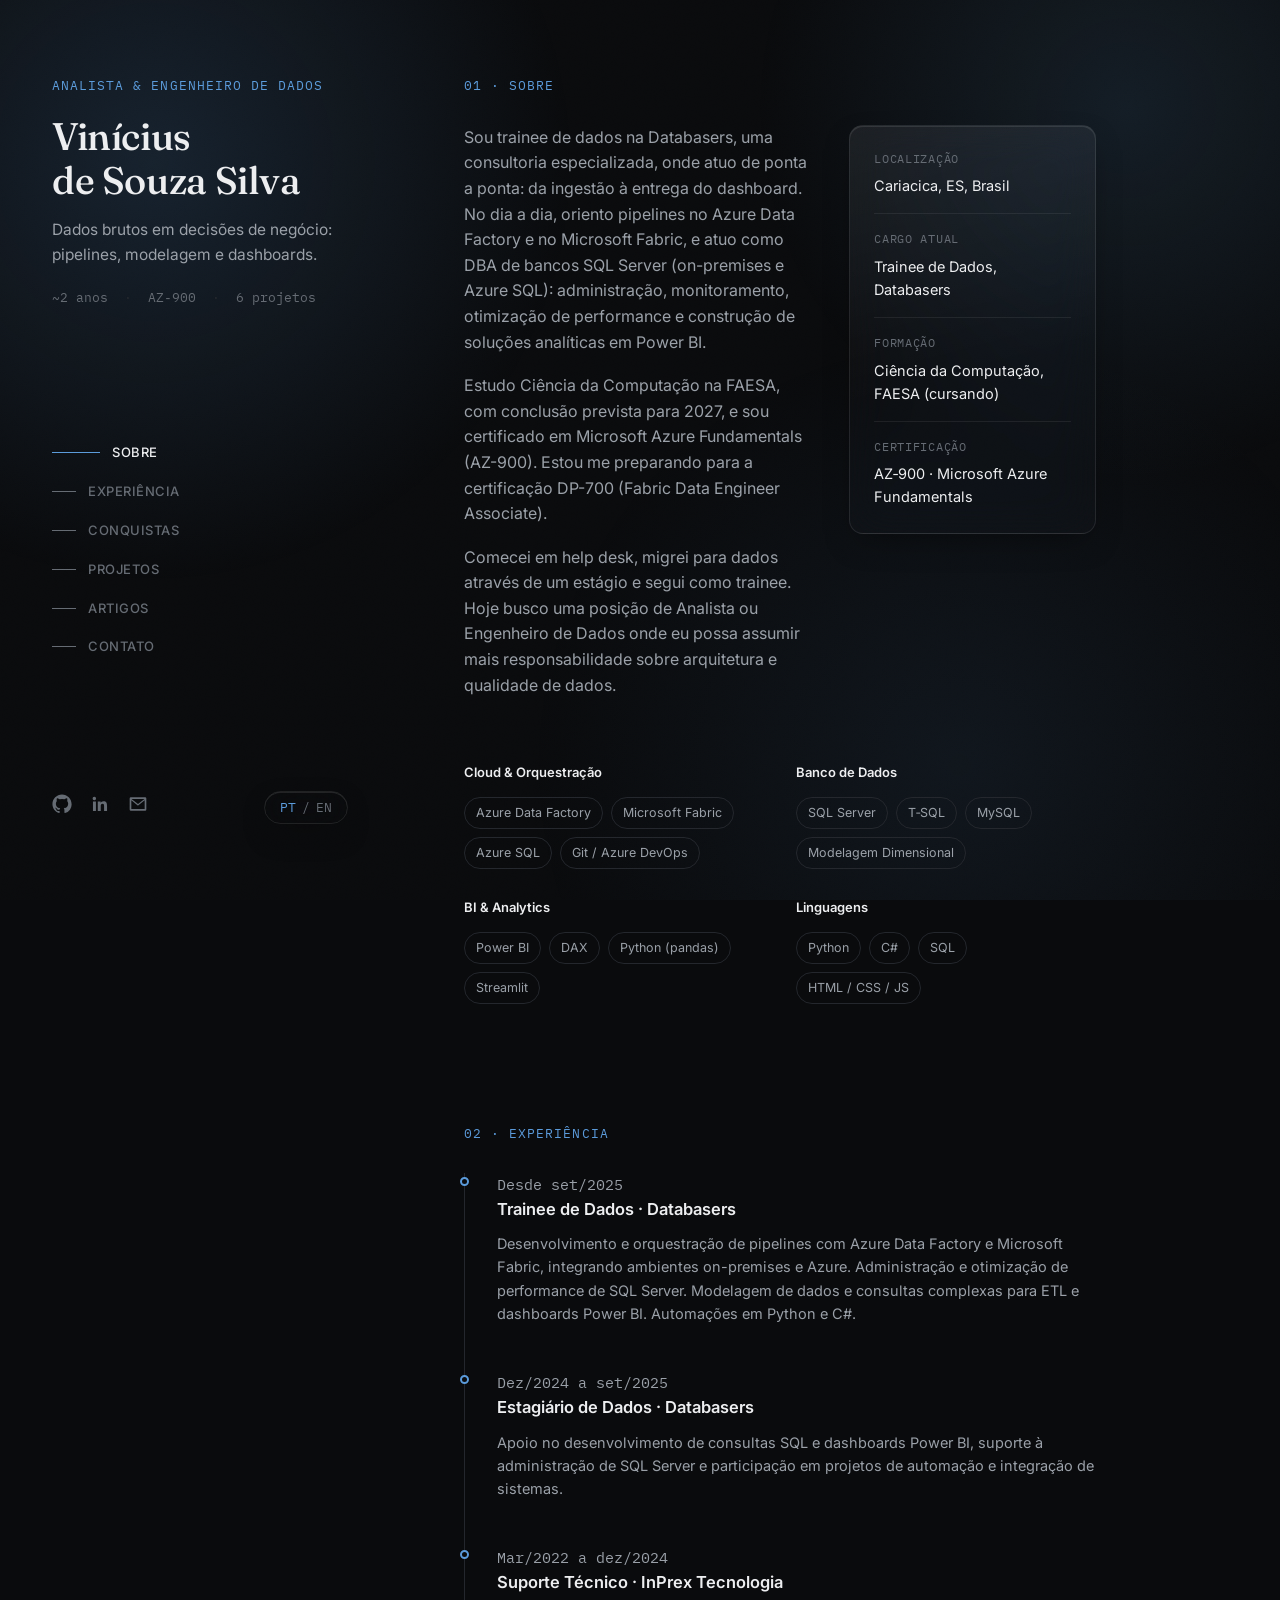
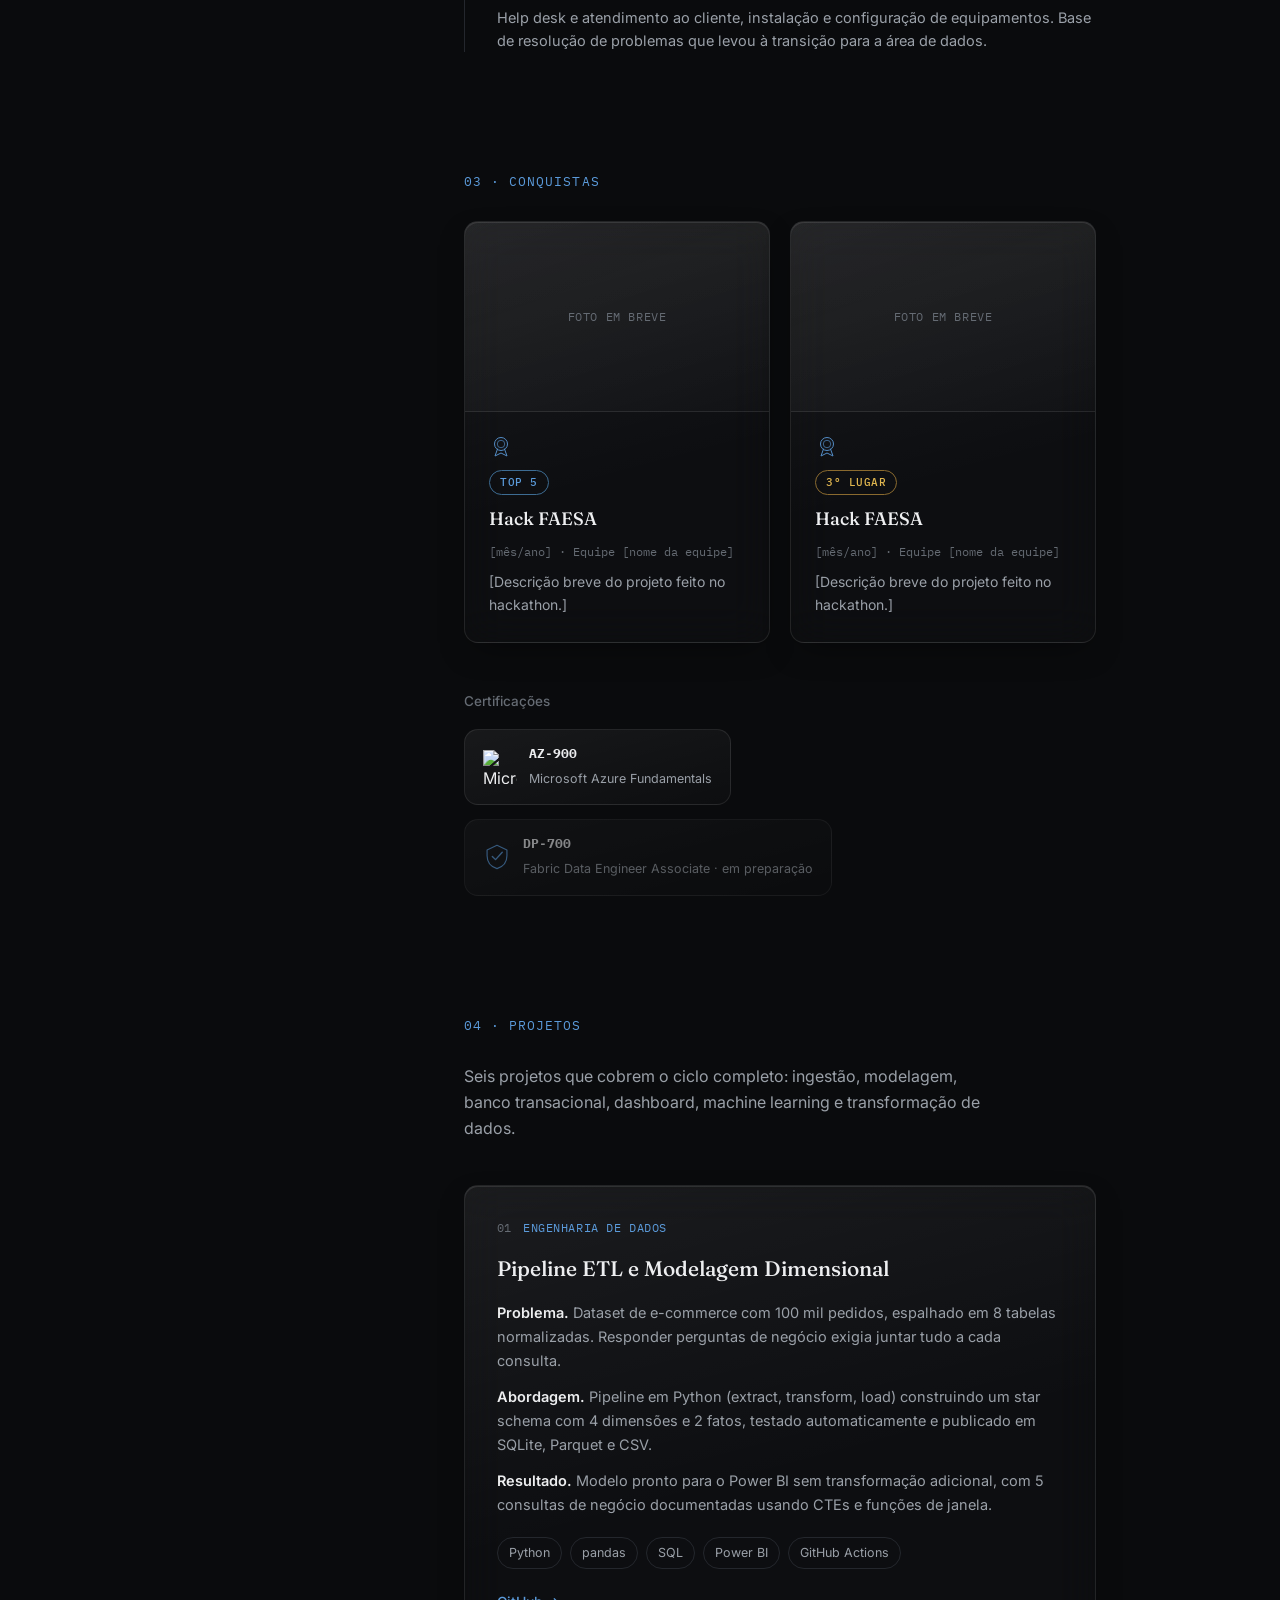
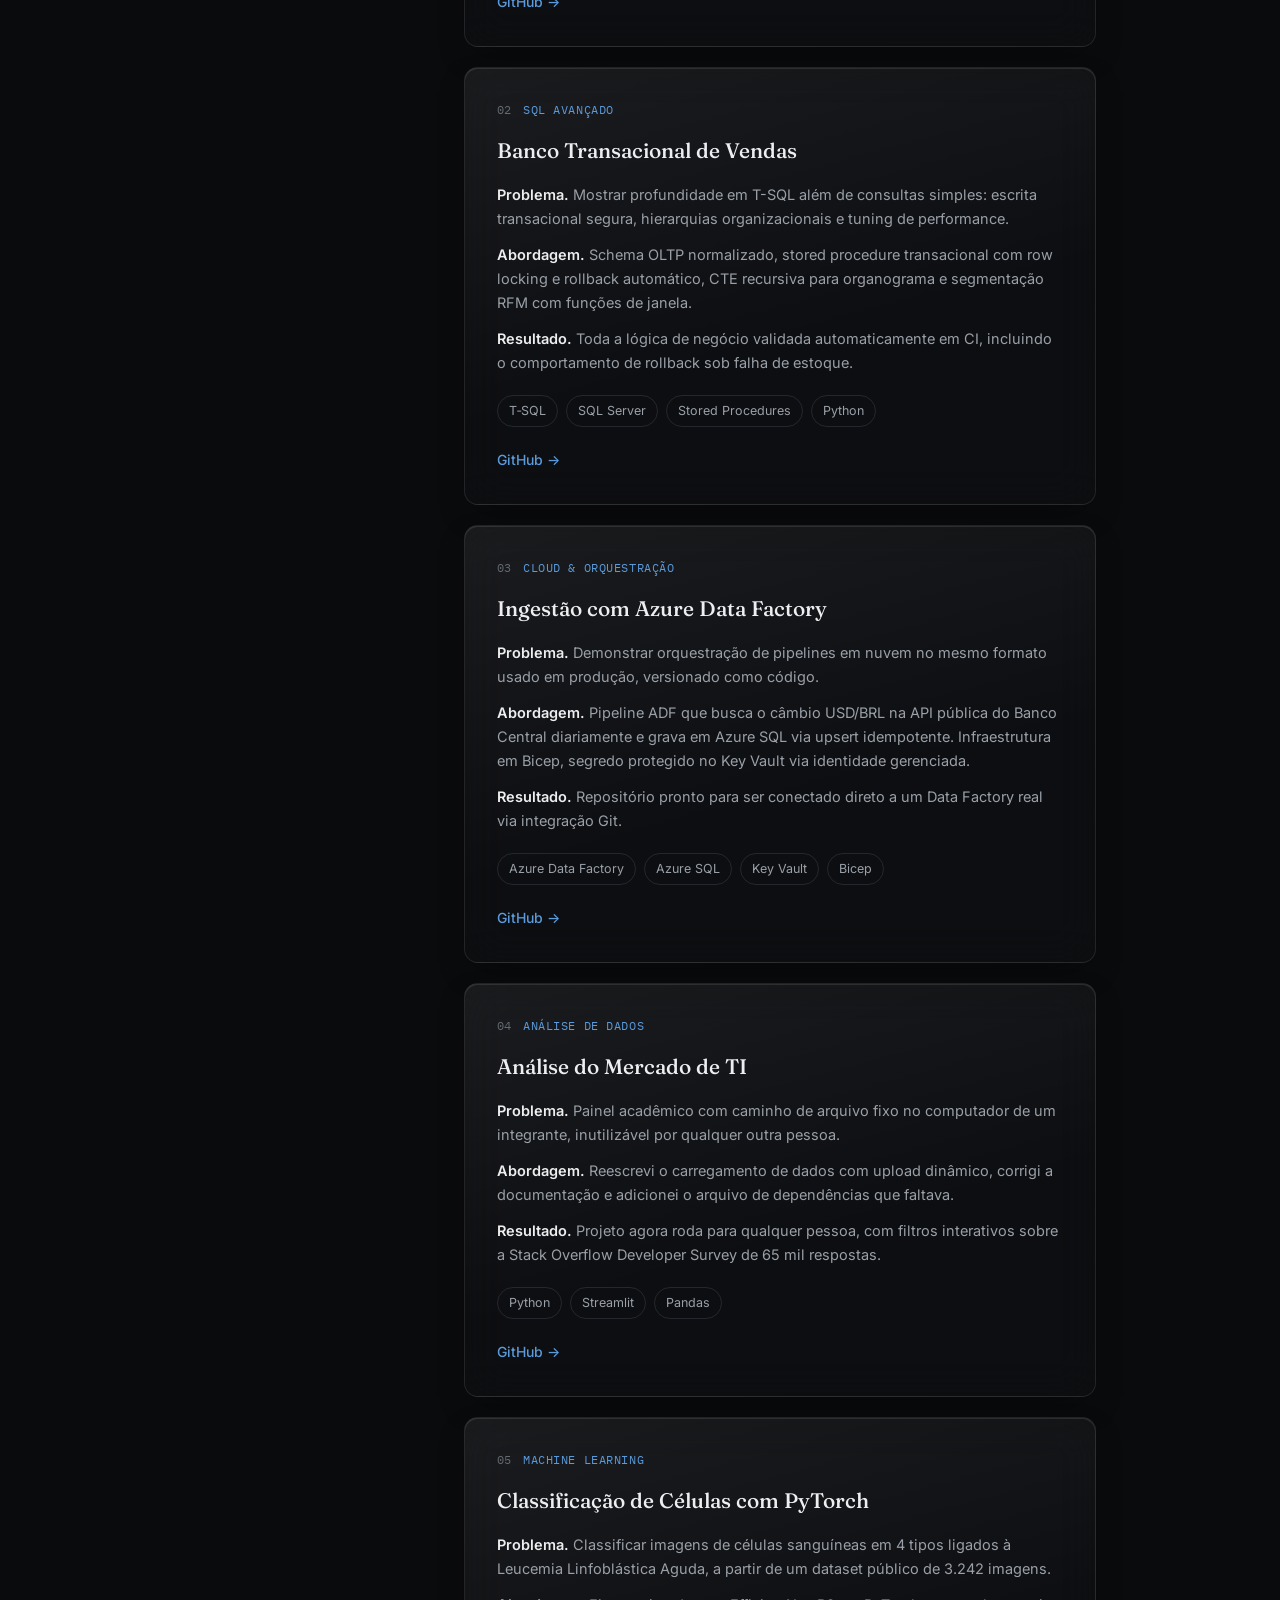
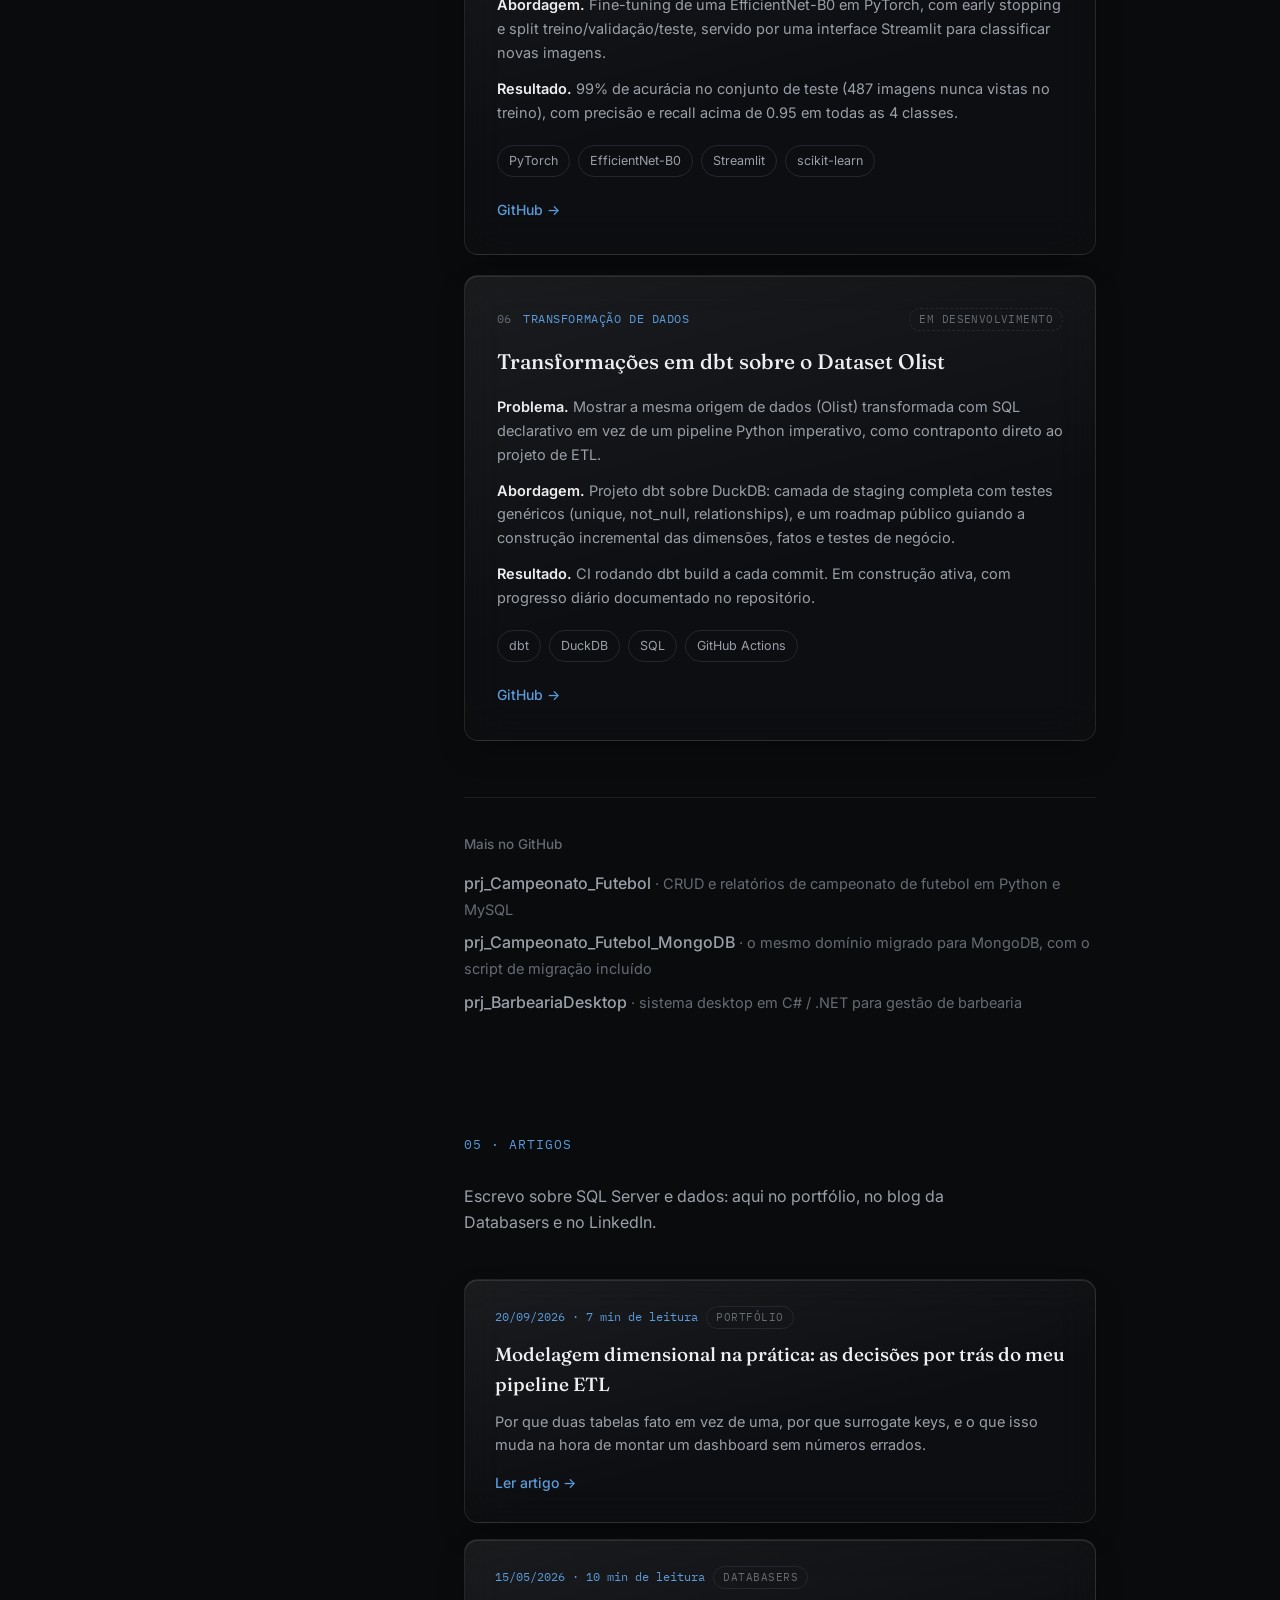
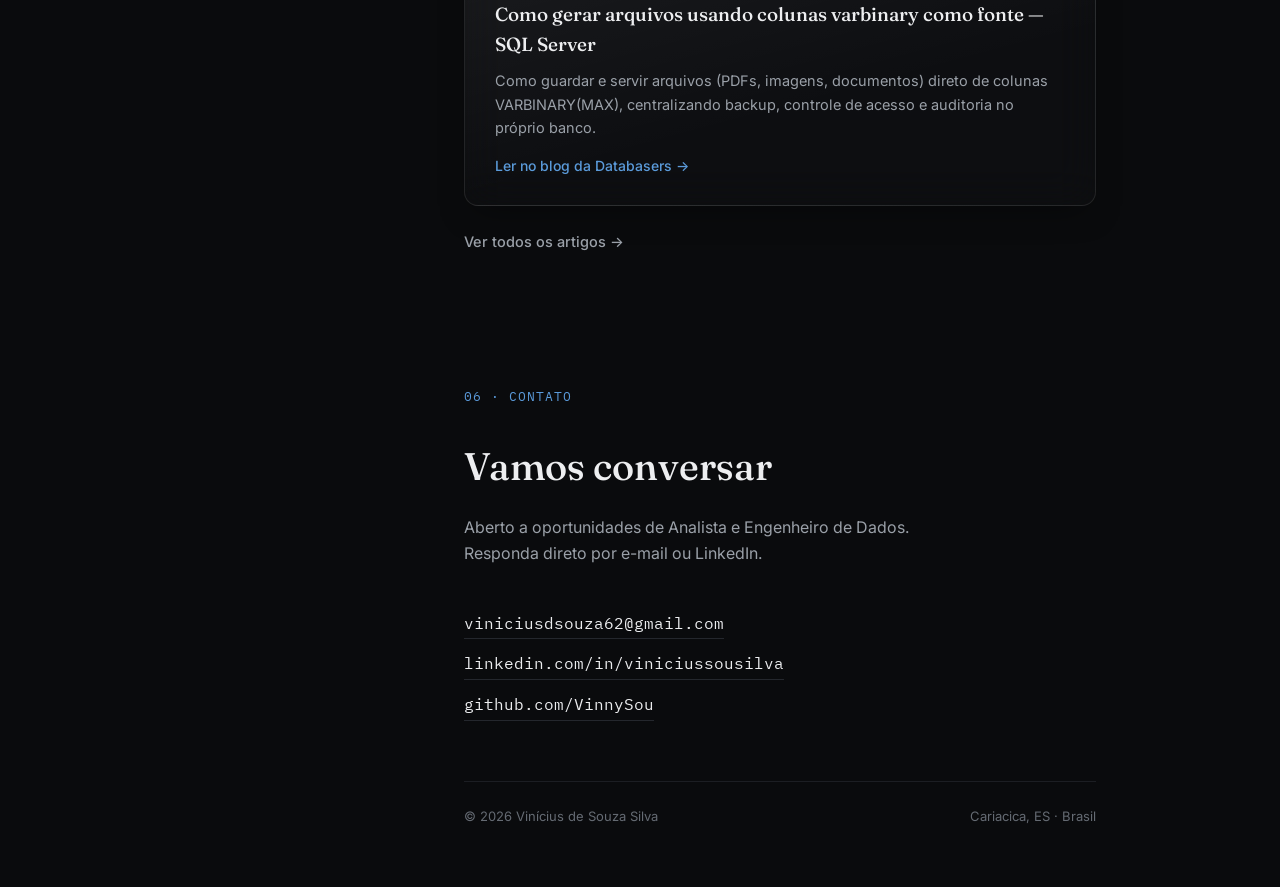
==== index.html @ 1ead2927 "Blue accent palette, Achievements section, dbt project card Switched the accent color from amber to " ====
<!DOCTYPE html>
<html lang="pt-BR">
<head>
<meta charset="UTF-8">
<meta name="viewport" content="width=device-width, initial-scale=1.0">
<title>Vinícius de Souza Silva · Dados</title>
<meta name="description" content="Portfólio de Vinícius de Souza Silva, Analista e Engenheiro de Dados. Pipelines, modelagem dimensional, SQL Server e Power BI.">
<link rel="icon" href="assets/favicon.svg" type="image/svg+xml">
<link rel="preconnect" href="https://fonts.googleapis.com">
<link rel="preconnect" href="https://fonts.gstatic.com" crossorigin>
<link href="https://fonts.googleapis.com/css2?family=Fraunces:opsz,wght@9..144,400;9..144,500;9..144,600&family=Inter:wght@400;500;600;700&family=IBM+Plex+Mono:wght@400;500&display=swap" rel="stylesheet">
<link rel="stylesheet" href="css/style.css">
</head>
<body>

<div class="bg-blobs" aria-hidden="true"></div>
<div class="noise-overlay" aria-hidden="true"></div>

<header class="mobile-header glass">
  <a href="#top" class="brand">VSS<span class="brand-dot">.</span></a>
  <div class="header-actions">
    <button class="lang-toggle glass" id="lang-toggle" type="button" aria-label="Switch language">
      <span class="lang-opt is-active" data-lang="pt">PT</span><span class="lang-sep">/</span><span class="lang-opt" data-lang="en">EN</span>
    </button>
    <button class="nav-burger" id="nav-burger" type="button" aria-label="Abrir menu" aria-expanded="false">
      <span></span><span></span><span></span>
    </button>
  </div>
</header>

<div class="mobile-nav glass" id="mobile-nav">
  <a href="#sobre" data-i18n="nav.about">Sobre</a>
  <a href="#experiencia" data-i18n="nav.experience">Experiência</a>
  <a href="#conquistas" data-i18n="nav.achievements">Conquistas</a>
  <a href="#projetos" data-i18n="nav.projects">Projetos</a>
  <a href="#artigos" data-i18n="nav.articles">Artigos</a>
  <a href="#contato" data-i18n="nav.contact">Contato</a>
</div>

<div class="layout" id="top">

  <aside class="sidebar">
    <div class="sidebar-top">
      <p class="eyebrow reveal" data-i18n="hero.eyebrow">Analista &amp; Engenheiro de Dados</p>
      <h1 class="side-name reveal">Vinícius<br>de Souza Silva</h1>
      <p class="side-tagline reveal" data-i18n="hero.sub.short">Dados brutos em decisões de negócio: pipelines, modelagem e dashboards.</p>
      <p class="side-meta reveal">
        <span>~2 <span data-i18n="hero.stat.years.unit">anos</span></span>
        <span class="meta-sep">·</span>
        <span>AZ&#8209;900</span>
        <span class="meta-sep">·</span>
        <span><span data-i18n="hero.stat.projects.count">4</span> <span data-i18n="hero.stat.projects.word">projetos</span></span>
      </p>
    </div>

    <nav class="side-nav" aria-label="Navegação de seções">
      <a href="#sobre" class="side-nav-link" data-section="sobre"><span class="side-nav-line"></span><span data-i18n="nav.about">Sobre</span></a>
      <a href="#experiencia" class="side-nav-link" data-section="experiencia"><span class="side-nav-line"></span><span data-i18n="nav.experience">Experiência</span></a>
      <a href="#conquistas" class="side-nav-link" data-section="conquistas"><span class="side-nav-line"></span><span data-i18n="nav.achievements">Conquistas</span></a>
      <a href="#projetos" class="side-nav-link" data-section="projetos"><span class="side-nav-line"></span><span data-i18n="nav.projects">Projetos</span></a>
      <a href="#artigos" class="side-nav-link" data-section="artigos"><span class="side-nav-line"></span><span data-i18n="nav.articles">Artigos</span></a>
      <a href="#contato" class="side-nav-link" data-section="contato"><span class="side-nav-line"></span><span data-i18n="nav.contact">Contato</span></a>
    </nav>

    <div class="sidebar-bottom">
      <div class="social-row">
        <a href="https://github.com/VinnySou" target="_blank" rel="noopener" aria-label="GitHub">
          <svg viewBox="0 0 24 24" width="20" height="20" fill="currentColor"><path d="M12 .5C5.65.5.5 5.65.5 12c0 5.08 3.29 9.39 7.86 10.91.58.11.79-.25.79-.56 0-.28-.01-1.02-.02-2-3.2.7-3.88-1.54-3.88-1.54-.52-1.33-1.28-1.68-1.28-1.68-1.04-.71.08-.7.08-.7 1.15.08 1.76 1.18 1.76 1.18 1.03 1.76 2.69 1.25 3.35.96.1-.75.4-1.25.73-1.54-2.55-.29-5.24-1.28-5.24-5.68 0-1.26.45-2.28 1.18-3.09-.12-.29-.51-1.46.11-3.04 0 0 .97-.31 3.18 1.18a11 11 0 0 1 5.79 0c2.2-1.49 3.17-1.18 3.17-1.18.63 1.58.24 2.75.12 3.04.74.81 1.18 1.83 1.18 3.09 0 4.41-2.69 5.38-5.25 5.67.41.36.78 1.06.78 2.14 0 1.54-.01 2.79-.01 3.17 0 .31.2.68.8.56A10.51 10.51 0 0 0 23.5 12c0-6.35-5.15-11.5-11.5-11.5Z"/></svg>
        </a>
        <a href="https://www.linkedin.com/in/viniciussousilva" target="_blank" rel="noopener" aria-label="LinkedIn">
          <svg viewBox="0 0 24 24" width="20" height="20" fill="currentColor"><path d="M20.45 20.45h-3.56v-5.57c0-1.33-.03-3.04-1.85-3.04-1.85 0-2.14 1.45-2.14 2.94v5.67H9.34V9h3.42v1.56h.05c.48-.9 1.64-1.85 3.37-1.85 3.6 0 4.27 2.37 4.27 5.45v6.29ZM5.34 7.43a2.07 2.07 0 1 1 0-4.13 2.07 2.07 0 0 1 0 4.13ZM7.12 20.45H3.56V9h3.56v11.45Z"/></svg>
        </a>
        <a href="mailto:viniciusdsouza62@gmail.com" aria-label="E-mail">
          <svg viewBox="0 0 24 24" width="20" height="20" fill="currentColor"><path d="M2 5.5A1.5 1.5 0 0 1 3.5 4h17A1.5 1.5 0 0 1 22 5.5v13a1.5 1.5 0 0 1-1.5 1.5h-17A1.5 1.5 0 0 1 2 18.5v-13Zm2.2.5 7.8 6.1L19.8 6H4.2Zm-.2 1.6V18h16V7.6l-7.5 5.9a1 1 0 0 1-1.2 0L4 7.6Z"/></svg>
        </a>
      </div>
      <button class="lang-toggle glass" id="lang-toggle-desktop" type="button" aria-label="Switch language">
        <span class="lang-opt is-active" data-lang="pt">PT</span><span class="lang-sep">/</span><span class="lang-opt" data-lang="en">EN</span>
      </button>
    </div>
  </aside>

  <main class="content">

    <section id="sobre" class="csection">
      <p class="csection-eyebrow reveal" data-i18n="about.eyebrow">01 · Sobre</p>
      <div class="about-grid">
        <div class="about-text reveal">
          <p data-i18n="about.p1">Sou trainee de dados na Databasers, uma consultoria especializada, onde atuo de ponta a ponta: da ingestão à entrega do dashboard. No dia a dia, oriento pipelines no Azure Data Factory e no Microsoft Fabric, administro e otimizo bancos SQL Server (on-premises e Azure SQL) e construo soluções analíticas em Power BI.</p>
          <p data-i18n="about.p2">Estudo Ciência da Computação na FAESA, com conclusão prevista para 2027, e sou certificado em Microsoft Azure Fundamentals (AZ&#8209;900). Estou me preparando para a certificação DP&#8209;700 (Fabric Data Engineer Associate).</p>
          <p data-i18n="about.p3">Comecei em help desk, migrei para dados através de um estágio e segui como trainee. Hoje busco uma posição de Analista ou Engenheiro de Dados onde eu possa assumir mais responsabilidade sobre arquitetura e qualidade de dados.</p>
        </div>
        <div class="about-facts reveal glass">
          <dl>
            <div class="fact">
              <dt data-i18n="about.fact.location">Localização</dt>
              <dd>Cariacica, ES, Brasil</dd>
            </div>
            <div class="fact">
              <dt data-i18n="about.fact.role">Cargo atual</dt>
              <dd data-i18n="about.fact.role.value">Trainee de Dados, Databasers</dd>
            </div>
            <div class="fact">
              <dt data-i18n="about.fact.education">Formação</dt>
              <dd data-i18n="about.fact.education.value">Ciência da Computação, FAESA (cursando)</dd>
            </div>
            <div class="fact">
              <dt data-i18n="about.fact.cert">Certificação</dt>
              <dd>AZ&#8209;900 · Microsoft Azure Fundamentals</dd>
            </div>
          </dl>
        </div>
      </div>

      <div class="skills reveal">
        <div class="skill-group skill-group--cloud">
          <h3 data-i18n="skills.cloud">Cloud &amp; Orquestração</h3>
          <ul class="tag-list">
            <li>Azure Data Factory</li><li>Microsoft Fabric</li><li>Azure SQL</li><li>Git / Azure DevOps</li>
          </ul>
        </div>
        <div class="skill-group skill-group--db">
          <h3 data-i18n="skills.db">Banco de Dados</h3>
          <ul class="tag-list">
            <li>SQL Server</li><li>T&#8209;SQL</li><li>MySQL</li><li data-i18n="skills.db.modeling">Modelagem Dimensional</li>
          </ul>
        </div>
        <div class="skill-group skill-group--bi">
          <h3 data-i18n="skills.bi">BI &amp; Analytics</h3>
          <ul class="tag-list">
            <li>Power BI</li><li>DAX</li><li>Python (pandas)</li><li>Streamlit</li>
          </ul>
        </div>
        <div class="skill-group skill-group--lang">
          <h3 data-i18n="skills.lang">Linguagens</h3>
          <ul class="tag-list">
            <li>Python</li><li>C#</li><li>SQL</li><li>HTML / CSS / JS</li>
          </ul>
        </div>
      </div>
    </section>

    <section id="experiencia" class="csection">
      <p class="csection-eyebrow reveal" data-i18n="exp.eyebrow">02 · Experiência</p>

      <ol class="timeline">
        <li class="timeline-item reveal">
          <div class="timeline-marker"></div>
          <div class="timeline-content">
            <p class="timeline-date" data-i18n="exp.databasers.trainee.date">Desde set/2025</p>
            <h3 data-i18n="exp.databasers.trainee.role">Trainee de Dados · Databasers</h3>
            <p data-i18n="exp.databasers.trainee.desc">Desenvolvimento e orquestração de pipelines com Azure Data Factory e Microsoft Fabric, integrando ambientes on-premises e Azure. Administração e otimização de performance de SQL Server. Modelagem de dados e consultas complexas para ETL e dashboards Power BI. Automações em Python e C#.</p>
          </div>
        </li>
        <li class="timeline-item reveal">
          <div class="timeline-marker"></div>
          <div class="timeline-content">
            <p class="timeline-date" data-i18n="exp.databasers.intern.date">Dez/2024 a set/2025</p>
            <h3 data-i18n="exp.databasers.intern.role">Estagiário de Dados · Databasers</h3>
            <p data-i18n="exp.databasers.intern.desc">Apoio no desenvolvimento de consultas SQL e dashboards Power BI, suporte à administração de SQL Server e participação em projetos de automação e integração de sistemas.</p>
          </div>
        </li>
        <li class="timeline-item reveal">
          <div class="timeline-marker"></div>
          <div class="timeline-content">
            <p class="timeline-date" data-i18n="exp.inprex.date">Mar/2022 a dez/2024</p>
            <h3 data-i18n="exp.inprex.role">Suporte Técnico · InPrex Tecnologia</h3>
            <p data-i18n="exp.inprex.desc">Help desk e atendimento ao cliente, instalação e configuração de equipamentos. Base de resolução de problemas que levou à transição para a área de dados.</p>
          </div>
        </li>
      </ol>
    </section>

    <section id="conquistas" class="csection">
      <p class="csection-eyebrow reveal" data-i18n="ach.eyebrow">03 · Conquistas</p>

      <div class="achievements-grid">
        <article class="achievement-card reveal glass">
          <div class="achievement-photo achievement-photo--empty">
            <span data-i18n="ach.photoPending">Foto em breve</span>
          </div>
          <div class="achievement-body">
            <span class="achievement-icon" aria-hidden="true"></span>
            <span class="achievement-badge" data-i18n="ach.hack1.badge">TOP 5</span>
            <h3 data-i18n="ach.hack1.title">Hack FAESA</h3>
            <p class="achievement-meta" data-i18n="ach.hack1.meta">[mês/ano] · Equipe [nome da equipe]</p>
            <p data-i18n="ach.hack1.desc">[Descrição breve do projeto feito no hackathon.]</p>
          </div>
        </article>

        <article class="achievement-card reveal glass">
          <div class="achievement-photo achievement-photo--empty">
            <span data-i18n="ach.photoPending">Foto em breve</span>
          </div>
          <div class="achievement-body">
            <span class="achievement-icon" aria-hidden="true"></span>
            <span class="achievement-badge achievement-badge--gold" data-i18n="ach.hack2.badge">3º LUGAR</span>
            <h3 data-i18n="ach.hack2.title">Hack FAESA</h3>
            <p class="achievement-meta" data-i18n="ach.hack2.meta">[mês/ano] · Equipe [nome da equipe]</p>
            <p data-i18n="ach.hack2.desc">[Descrição breve do projeto feito no hackathon.]</p>
          </div>
        </article>
      </div>

      <div class="certifications reveal">
        <h3 data-i18n="ach.certs.title">Certificações</h3>
        <div class="cert-badges">
          <a class="cert-badge" href="https://learn.microsoft.com/en-us/credentials/certifications/azure-fundamentals/" target="_blank" rel="noopener">
            <img class="cert-badge-icon cert-badge-icon--official" src="https://learn.microsoft.com/en-us/media/learn/certification/badges/microsoft-certified-fundamentals-badge.svg" alt="Microsoft Certified badge">
            <div>
              <strong>AZ&#8209;900</strong>
              <span data-i18n="ach.certs.az900">Microsoft Azure Fundamentals</span>
            </div>
          </a>
          <div class="cert-badge cert-badge--pending">
            <span class="cert-badge-icon" aria-hidden="true"></span>
            <div>
              <strong>DP&#8209;700</strong>
              <span data-i18n="ach.certs.dp700">Fabric Data Engineer Associate &middot; em preparação</span>
            </div>
          </div>
        </div>
      </div>
    </section>

    <section id="projetos" class="csection">
      <p class="csection-eyebrow reveal" data-i18n="proj.eyebrow">04 · Projetos</p>
      <p class="section-lead reveal" data-i18n="proj.lead">Quatro projetos que cobrem o ciclo completo: ingestão, modelagem, banco transacional e dashboard.</p>

      <div class="projects-grid">

        <article class="project-card reveal glass" id="proj-olist">
          <div class="project-card-head">
            <span class="project-index">01</span>
            <span class="project-tag" data-i18n="proj.olist.tag">Engenharia de Dados</span>
          </div>
          <h3 data-i18n="proj.olist.title">Pipeline ETL e Modelagem Dimensional</h3>
          <p class="project-problem"><strong data-i18n="proj.label.problem">Problema.</strong> <span data-i18n="proj.olist.problem">Dataset de e-commerce com 100 mil pedidos, espalhado em 8 tabelas normalizadas. Responder perguntas de negócio exigia juntar tudo a cada consulta.</span></p>
          <p class="project-approach"><strong data-i18n="proj.label.approach">Abordagem.</strong> <span data-i18n="proj.olist.approach">Pipeline em Python (extract, transform, load) construindo um star schema com 4 dimensões e 2 fatos, testado automaticamente e publicado em SQLite, Parquet e CSV.</span></p>
          <p class="project-result"><strong data-i18n="proj.label.result">Resultado.</strong> <span data-i18n="proj.olist.result">Modelo pronto para o Power BI sem transformação adicional, com 5 consultas de negócio documentadas usando CTEs e funções de janela.</span></p>
          <ul class="tag-list project-stack">
            <li>Python</li><li>pandas</li><li>SQL</li><li>Power BI</li><li>GitHub Actions</li>
          </ul>
          <div class="project-links">
            <a href="https://github.com/VinnySou/olist-etl-powerbi" target="_blank" rel="noopener">GitHub &#8594;</a>
          </div>
        </article>

        <article class="project-card reveal glass" id="proj-sql">
          <div class="project-card-head">
            <span class="project-index">02</span>
            <span class="project-tag" data-i18n="proj.sql.tag">SQL Avançado</span>
          </div>
          <h3 data-i18n="proj.sql.title">Banco Transacional de Vendas</h3>
          <p class="project-problem"><strong data-i18n="proj.label.problem">Problema.</strong> <span data-i18n="proj.sql.problem">Mostrar profundidade em T-SQL além de consultas simples: escrita transacional segura, hierarquias organizacionais e tuning de performance.</span></p>
          <p class="project-approach"><strong data-i18n="proj.label.approach">Abordagem.</strong> <span data-i18n="proj.sql.approach">Schema OLTP normalizado, stored procedure transacional com row locking e rollback automático, CTE recursiva para organograma e segmentação RFM com funções de janela.</span></p>
          <p class="project-result"><strong data-i18n="proj.label.result">Resultado.</strong> <span data-i18n="proj.sql.result">Toda a lógica de negócio validada automaticamente em CI, incluindo o comportamento de rollback sob falha de estoque.</span></p>
          <ul class="tag-list project-stack">
            <li>T&#8209;SQL</li><li>SQL Server</li><li>Stored Procedures</li><li>Python</li>
          </ul>
          <div class="project-links">
            <a href="https://github.com/VinnySou/sql-server-vendas-analytics" target="_blank" rel="noopener">GitHub &#8594;</a>
          </div>
        </article>

        <article class="project-card reveal glass" id="proj-adf">
          <div class="project-card-head">
            <span class="project-index">03</span>
            <span class="project-tag" data-i18n="proj.adf.tag">Cloud &amp; Orquestração</span>
          </div>
          <h3 data-i18n="proj.adf.title">Ingestão com Azure Data Factory</h3>
          <p class="project-problem"><strong data-i18n="proj.label.problem">Problema.</strong> <span data-i18n="proj.adf.problem">Demonstrar orquestração de pipelines em nuvem no mesmo formato usado em produção, versionado como código.</span></p>
          <p class="project-approach"><strong data-i18n="proj.label.approach">Abordagem.</strong> <span data-i18n="proj.adf.approach">Pipeline ADF que busca o câmbio USD/BRL na API pública do Banco Central diariamente e grava em Azure SQL via upsert idempotente. Infraestrutura em Bicep, segredo protegido no Key Vault via identidade gerenciada.</span></p>
          <p class="project-result"><strong data-i18n="proj.label.result">Resultado.</strong> <span data-i18n="proj.adf.result">Repositório pronto para ser conectado direto a um Data Factory real via integração Git.</span></p>
          <ul class="tag-list project-stack">
            <li>Azure Data Factory</li><li>Azure SQL</li><li>Key Vault</li><li>Bicep</li>
          </ul>
          <div class="project-links">
            <a href="https://github.com/VinnySou/azure-adf-ingestao-bcb" target="_blank" rel="noopener">GitHub &#8594;</a>
          </div>
        </article>

        <article class="project-card reveal glass" id="proj-streamlit">
          <div class="project-card-head">
            <span class="project-index">04</span>
            <span class="project-tag" data-i18n="proj.streamlit.tag">Análise de Dados</span>
          </div>
          <h3 data-i18n="proj.streamlit.title">Análise do Mercado de TI</h3>
          <p class="project-problem"><strong data-i18n="proj.label.problem">Problema.</strong> <span data-i18n="proj.streamlit.problem">Painel acadêmico com caminho de arquivo fixo no computador de um integrante, inutilizável por qualquer outra pessoa.</span></p>
          <p class="project-approach"><strong data-i18n="proj.label.approach">Abordagem.</strong> <span data-i18n="proj.streamlit.approach">Reescrevi o carregamento de dados com upload dinâmico, corrigi a documentação e adicionei o arquivo de dependências que faltava.</span></p>
          <p class="project-result"><strong data-i18n="proj.label.result">Resultado.</strong> <span data-i18n="proj.streamlit.result">Projeto agora roda para qualquer pessoa, com filtros interativos sobre a Stack Overflow Developer Survey de 65 mil respostas.</span></p>
          <ul class="tag-list project-stack">
            <li>Python</li><li>Streamlit</li><li>Pandas</li>
          </ul>
          <div class="project-links">
            <a href="https://github.com/VinnySou/pi3-analise-tendencias-ti" target="_blank" rel="noopener">GitHub &#8594;</a>
          </div>
        </article>

        <article class="project-card reveal glass" id="proj-ia">
          <div class="project-card-head">
            <span class="project-index">05</span>
            <span class="project-tag" data-i18n="proj.ia.tag">Machine Learning</span>
          </div>
          <h3 data-i18n="proj.ia.title">Classificação de Células com PyTorch</h3>
          <p class="project-problem"><strong data-i18n="proj.label.problem">Problema.</strong> <span data-i18n="proj.ia.problem">Classificar imagens de células sanguíneas em 4 tipos ligados à Leucemia Linfoblástica Aguda, a partir de um dataset público de 3.242 imagens.</span></p>
          <p class="project-approach"><strong data-i18n="proj.label.approach">Abordagem.</strong> <span data-i18n="proj.ia.approach">Fine-tuning de uma EfficientNet-B0 em PyTorch, com early stopping e split treino/validação/teste, servido por uma interface Streamlit para classificar novas imagens.</span></p>
          <p class="project-result"><strong data-i18n="proj.label.result">Resultado.</strong> <span data-i18n="proj.ia.result">99% de acurácia no conjunto de teste (487 imagens nunca vistas no treino), com precisão e recall acima de 0.95 em todas as 4 classes.</span></p>
          <ul class="tag-list project-stack">
            <li>PyTorch</li><li>EfficientNet-B0</li><li>Streamlit</li><li>scikit-learn</li>
          </ul>
          <div class="project-links">
            <a href="https://github.com/VinnySou/prj_IA_Reconhecimento_Celulas" target="_blank" rel="noopener">GitHub &#8594;</a>
          </div>
        </article>

        <article class="project-card reveal glass" id="proj-dbt">
          <div class="project-card-head">
            <span class="project-index">06</span>
            <span class="project-tag" data-i18n="proj.dbt.tag">Transformação de Dados</span>
            <span class="project-status" data-i18n="proj.status.wip">Em desenvolvimento</span>
          </div>
          <h3 data-i18n="proj.dbt.title">Transformações em dbt sobre o Dataset Olist</h3>
          <p class="project-problem"><strong data-i18n="proj.label.problem">Problema.</strong> <span data-i18n="proj.dbt.problem">Mostrar a mesma origem de dados (Olist) transformada com SQL declarativo em vez de um pipeline Python imperativo, como contraponto direto ao projeto de ETL.</span></p>
          <p class="project-approach"><strong data-i18n="proj.label.approach">Abordagem.</strong> <span data-i18n="proj.dbt.approach">Projeto dbt sobre DuckDB: camada de staging completa com testes genéricos (unique, not_null, relationships), e um roadmap público guiando a construção incremental das dimensões, fatos e testes de negócio.</span></p>
          <p class="project-result"><strong data-i18n="proj.label.result">Resultado.</strong> <span data-i18n="proj.dbt.result">CI rodando dbt build a cada commit. Em construção ativa, com progresso diário documentado no repositório.</span></p>
          <ul class="tag-list project-stack">
            <li>dbt</li><li>DuckDB</li><li>SQL</li><li>GitHub Actions</li>
          </ul>
          <div class="project-links">
            <a href="https://github.com/VinnySou/dbt-olist-analytics" target="_blank" rel="noopener">GitHub &#8594;</a>
          </div>
        </article>

      </div>

      <div class="other-projects reveal">
        <h3 data-i18n="proj.other.title">Mais no GitHub</h3>
        <ul class="other-projects-list" id="other-projects-list" data-github-user="VinnySou">
          <li><a href="https://github.com/VinnySou/prj_Campeonato_Futebol" target="_blank" rel="noopener">prj_Campeonato_Futebol</a><span> · CRUD e relatórios de campeonato de futebol em Python e MySQL</span></li>
          <li><a href="https://github.com/VinnySou/prj_Campeonato_Futebol_MongoDB" target="_blank" rel="noopener">prj_Campeonato_Futebol_MongoDB</a><span> · o mesmo domínio migrado para MongoDB, com o script de migração incluído</span></li>
          <li><a href="https://github.com/VinnySou/prj_BarbeariaDesktop" target="_blank" rel="noopener">prj_BarbeariaDesktop</a><span> · sistema desktop em C# / .NET para gestão de barbearia</span></li>
        </ul>
      </div>
    </section>

    <section id="artigos" class="csection">
      <p class="csection-eyebrow reveal" data-i18n="articles.eyebrow">05 · Artigos</p>
      <p class="section-lead reveal" data-i18n="articles.lead">Escrevo sobre SQL Server e dados: aqui no portfólio, no blog da Databasers e no LinkedIn.</p>

      <!--
        Este é só um teaser com os 2 artigos mais recentes. A lista completa
        (com todos os artigos, nativos e do Databasers) fica em artigos/index.html.
        Ao publicar um artigo novo: adicione o card lá primeiro, e só troque o
        teaser aqui se ele for mais recente que os 2 já mostrados.
      -->
      <div class="articles-list">
        <a class="article-card reveal glass" href="artigos/modelagem-dimensional-na-pratica.html">
          <p class="article-meta"><span data-i18n="articles.dimensional.date">20/09/2026</span> · <span data-i18n="articles.dimensional.read">7 min de leitura</span><span class="article-source">Portfólio</span></p>
          <h3 data-i18n="articles.dimensional.title">Modelagem dimensional na prática: as decisões por trás do meu pipeline ETL</h3>
          <p data-i18n="articles.dimensional.excerpt">Por que duas tabelas fato em vez de uma, por que surrogate keys, e o que isso muda na hora de montar um dashboard sem números errados.</p>
          <span class="article-link" data-i18n="articles.readNative">Ler artigo &#8594;</span>
        </a>

        <a class="article-card reveal glass" href="https://databasers.com.br/blog/details/O%20VARBINARY%20%C3%A9%20um%20tipo%20de%20dado%20do%20SQL%20Server%20destinado%20ao%20armazenamento%20de%20dados%20bin%C3%A1rios%20de%20tamanho%20vari%C3%A1vel.%20Diferente%20dos%20tipos%20convencionais..." target="_blank" rel="noopener">
          <p class="article-meta"><span data-i18n="articles.varbinary.date">15/05/2026</span> · <span data-i18n="articles.varbinary.read">10 min de leitura</span><span class="article-source">Databasers</span></p>
          <h3 data-i18n="articles.varbinary.title">Como gerar arquivos usando colunas varbinary como fonte — SQL Server</h3>
          <p data-i18n="articles.varbinary.excerpt">Como guardar e servir arquivos (PDFs, imagens, documentos) direto de colunas VARBINARY(MAX), centralizando backup, controle de acesso e auditoria no próprio banco.</p>
          <span class="article-link" data-i18n="articles.read">Ler no blog da Databasers &#8594;</span>
        </a>
      </div>

      <p class="articles-more reveal">
        <a href="artigos/index.html" data-i18n="articles.seeAll">Ver todos os artigos &#8594;</a>
      </p>
    </section>

    <section id="contato" class="csection">
      <p class="csection-eyebrow reveal" data-i18n="contact.eyebrow">06 · Contato</p>
      <h2 class="contact-title reveal" data-i18n="contact.title">Vamos conversar</h2>
      <p class="section-lead reveal" data-i18n="contact.lead">Aberto a oportunidades de Analista e Engenheiro de Dados. Responda direto por e-mail ou LinkedIn.</p>
      <div class="contact-links reveal">
        <a class="contact-link" href="mailto:viniciusdsouza62@gmail.com">viniciusdsouza62@gmail.com</a>
        <a class="contact-link" href="https://www.linkedin.com/in/viniciussousilva" target="_blank" rel="noopener">linkedin.com/in/viniciussousilva</a>
        <a class="contact-link" href="https://github.com/VinnySou" target="_blank" rel="noopener">github.com/VinnySou</a>
      </div>
    </section>

    <footer class="content-footer">
      <p>&copy; <span id="year"></span> Vinícius de Souza Silva</p>
      <p data-i18n="footer.built">Cariacica, ES · Brasil</p>
    </footer>

  </main>
</div>

<script src="js/main.js"></script>
</body>
</html>
---- css/style.css ----
/* ---------- Design tokens ---------- */
:root {
  --bg: #0a0b0d;
  --bg-elevated: #131519;
  --border: #24272d;
  --border-soft: #1c1e23;
  --text: #edeef0;
  --text-muted: #9aa0a8;
  --text-faint: #656b73;
  --accent: #5b9bdb;
  --accent-dim: #3d6c93;
  --accent-ink: #071018;
  --glass-cool: 96, 165, 220;

  --font-display: 'Fraunces', Georgia, serif;
  --font-body: 'Inter', -apple-system, BlinkMacSystemFont, sans-serif;
  --font-mono: 'IBM Plex Mono', 'SFMono-Regular', Menlo, monospace;

  --sidebar-w: 400px;
  --radius: 14px;
}

* { box-sizing: border-box; }
html { scroll-behavior: smooth; }

body {
  margin: 0;
  background: var(--bg);
  color: var(--text);
  font-family: var(--font-body);
  font-size: 16px;
  line-height: 1.6;
  -webkit-font-smoothing: antialiased;
}

@media (prefers-reduced-motion: reduce) {
  html { scroll-behavior: auto; }
  * { animation-duration: 0.001ms !important; transition-duration: 0.001ms !important; }
}

a { color: inherit; text-decoration: none; }

/* ---------- Ambient background ---------- */
.bg-blobs {
  position: fixed;
  inset: 0;
  z-index: 0;
  pointer-events: none;
  background:
    radial-gradient(680px circle at 12% 18%, rgba(91, 155, 219, 0.16), transparent 62%),
    radial-gradient(620px circle at 88% 12%, rgba(var(--glass-cool), 0.12), transparent 60%),
    radial-gradient(720px circle at 75% 85%, rgba(91, 155, 219, 0.08), transparent 60%);
}

.noise-overlay {
  position: fixed;
  inset: 0;
  pointer-events: none;
  z-index: 999;
  opacity: 0.03;
  mix-blend-mode: overlay;
  background-image: url("data:image/svg+xml,%3Csvg xmlns='http://www.w3.org/2000/svg' width='120' height='120'%3E%3Cfilter id='n'%3E%3CfeTurbulence type='fractalNoise' baseFrequency='0.9' numOctaves='2' stitchTiles='stitch'/%3E%3C/filter%3E%3Crect width='100%25' height='100%25' filter='url(%23n)'/%3E%3C/svg%3E");
}

/* ---------- Liquid glass ---------- */
.glass {
  background: linear-gradient(165deg, rgba(255,255,255,0.07), rgba(255,255,255,0.015) 60%);
  backdrop-filter: blur(20px) saturate(140%);
  -webkit-backdrop-filter: blur(20px) saturate(140%);
  border: 1px solid rgba(255,255,255,0.09);
  box-shadow:
    inset 0 1px 0 rgba(255,255,255,0.10),
    0 12px 32px -12px rgba(0,0,0,0.5);
}

/* ---------- Reveal-on-scroll ---------- */
.reveal {
  opacity: 0;
  transform: translateY(14px);
  transition: opacity 0.7s ease, transform 0.7s ease;
}
.reveal.is-visible {
  opacity: 1;
  transform: translateY(0);
}

/* ---------- Mobile header (hidden on desktop) ---------- */
.mobile-header {
  display: none;
  position: sticky;
  top: 0;
  z-index: 100;
  align-items: center;
  justify-content: space-between;
  padding: 14px 20px;
  margin: 0;
  border-radius: 0;
  border-left: none;
  border-right: none;
  border-top: none;
}

.brand {
  font-family: var(--font-mono);
  font-size: 17px;
  letter-spacing: 0.04em;
  font-weight: 500;
}
.brand-dot { color: var(--accent); }

.header-actions { display: flex; align-items: center; gap: 14px; }

.lang-toggle {
  font-family: var(--font-mono);
  font-size: 13px;
  background: none;
  border-radius: 999px;
  color: var(--text-muted);
  padding: 6px 12px;
  cursor: pointer;
  display: flex;
  align-items: center;
  gap: 4px;
}
.lang-opt { padding: 0 2px; color: var(--text-faint); transition: color 0.15s ease; }
.lang-opt.is-active { color: var(--accent); }
.lang-sep { color: var(--text-faint); }

.nav-burger {
  display: flex;
  flex-direction: column;
  gap: 4px;
  background: none;
  border: none;
  cursor: pointer;
  padding: 6px;
}
.nav-burger span {
  width: 20px;
  height: 1.5px;
  background: var(--text);
  display: block;
}

.mobile-nav {
  display: none;
  flex-direction: column;
  position: sticky;
  top: 53px;
  z-index: 99;
  border-radius: 0;
  border-left: none;
  border-right: none;
}
.mobile-nav.is-open { display: flex; }
.mobile-nav a {
  padding: 14px 24px;
  border-bottom: 1px solid rgba(255,255,255,0.06);
  color: var(--text-muted);
  font-size: 15px;
}

/* ---------- Layout ---------- */
.layout {
  position: relative;
  z-index: 1;
  display: flex;
  max-width: 1400px;
  margin: 0 auto;
  align-items: flex-start;
}

.sidebar {
  flex: 0 0 var(--sidebar-w);
  position: sticky;
  top: 0;
  height: 100vh;
  display: flex;
  flex-direction: column;
  justify-content: space-between;
  padding: 76px 52px;
}

.eyebrow {
  font-family: var(--font-mono);
  font-size: 13px;
  letter-spacing: 0.08em;
  text-transform: uppercase;
  color: var(--accent);
  margin: 0 0 18px;
}

.side-name {
  font-family: var(--font-display);
  font-weight: 500;
  font-size: 2.4rem;
  line-height: 1.14;
  letter-spacing: -0.01em;
  margin: 0 0 16px;
}

.side-tagline {
  font-size: 15.5px;
  color: var(--text-muted);
  max-width: 320px;
  margin: 0 0 20px;
}

.side-meta {
  font-family: var(--font-mono);
  font-size: 13px;
  color: var(--text-faint);
  margin: 0;
}
.meta-sep { margin: 0 8px; color: var(--border); }

.side-nav {
  display: flex;
  flex-direction: column;
  gap: 18px;
}
.side-nav-link {
  display: flex;
  align-items: center;
  gap: 0;
  font-size: 13px;
  font-weight: 500;
  letter-spacing: 0.04em;
  text-transform: uppercase;
  color: var(--text-faint);
  transition: color 0.25s ease;
}
.side-nav-line {
  width: 24px;
  height: 1px;
  background: var(--text-faint);
  margin-right: 12px;
  transition: width 0.25s ease, background 0.25s ease;
}
.side-nav-link:hover { color: var(--text); }
.side-nav-link:hover .side-nav-line { background: var(--text); width: 36px; }
.side-nav-link.is-active { color: var(--text); }
.side-nav-link.is-active .side-nav-line { width: 48px; background: var(--accent); }

.sidebar-bottom {
  display: flex;
  align-items: center;
  justify-content: space-between;
}
.social-row { display: flex; gap: 18px; }
.social-row a { color: var(--text-faint); transition: color 0.2s ease, transform 0.2s ease; }
.social-row a:hover { color: var(--accent); transform: translateY(-2px); }

#lang-toggle-desktop { padding: 7px 13px; }

/* ---------- Content column ---------- */
.content {
  flex: 1;
  min-width: 0;
  padding: 76px 64px 60px;
  max-width: 760px;
}

.csection { padding-bottom: 120px; }
.csection:last-of-type { padding-bottom: 60px; }

.csection-eyebrow {
  font-family: var(--font-mono);
  font-size: 13px;
  letter-spacing: 0.08em;
  text-transform: uppercase;
  color: var(--accent);
  margin: 0 0 28px;
}

.contact-title {
  font-family: var(--font-display);
  font-weight: 500;
  font-size: clamp(1.9rem, 3vw, 2.5rem);
  margin: 0 0 18px;
}

.section-lead {
  color: var(--text-muted);
  font-size: 16px;
  max-width: 520px;
  margin: 0 0 44px;
}

/* ---------- About ---------- */
.about-grid {
  display: grid;
  grid-template-columns: 1.4fr 1fr;
  gap: 40px;
  margin-bottom: 64px;
}
.about-text p {
  color: var(--text-muted);
  font-size: 16px;
  margin: 0 0 18px;
}
.about-text p:last-child { margin-bottom: 0; }

.about-facts {
  padding: 8px 24px;
  border-radius: var(--radius);
  align-self: start;
}
.about-facts dl { margin: 0; }
.fact {
  padding: 16px 0;
  border-bottom: 1px solid rgba(255,255,255,0.07);
}
.fact:last-child { border-bottom: none; }
.fact dt {
  font-family: var(--font-mono);
  font-size: 11.5px;
  text-transform: uppercase;
  letter-spacing: 0.06em;
  color: var(--text-faint);
  margin-bottom: 6px;
}
.fact dd { margin: 0; font-size: 14.5px; }

.skills {
  display: grid;
  grid-template-columns: repeat(2, 1fr);
  gap: 28px 32px;
}
.skill-group h3 {
  font-size: 13px;
  font-weight: 600;
  color: var(--text);
  margin: 0 0 14px;
}
.tag-list {
  list-style: none;
  margin: 0;
  padding: 0;
  display: flex;
  flex-wrap: wrap;
  gap: 8px;
}
.tag-list li {
  font-size: 12.5px;
  color: var(--text-muted);
  border: 1px solid var(--border);
  border-radius: 999px;
  padding: 5px 11px;
  transition: color 0.2s ease, border-color 0.2s ease, background-color 0.2s ease, transform 0.2s ease;
}

/* ---------- Skill tag hover colors (one per category) ---------- */
.skill-group--cloud .tag-list li:hover {
  color: #7db8ea;
  border-color: #7db8ea;
  background: rgba(125, 184, 234, 0.1);
  transform: translateY(-1px);
}
.skill-group--db .tag-list li:hover {
  color: #5fcf9f;
  border-color: #5fcf9f;
  background: rgba(95, 207, 159, 0.1);
  transform: translateY(-1px);
}
.skill-group--bi .tag-list li:hover {
  color: #ec9270;
  border-color: #ec9270;
  background: rgba(236, 146, 112, 0.1);
  transform: translateY(-1px);
}
.skill-group--lang .tag-list li:hover {
  color: #b79cf2;
  border-color: #b79cf2;
  background: rgba(183, 156, 242, 0.1);
  transform: translateY(-1px);
}

/* ---------- Timeline ---------- */
.timeline {
  list-style: none;
  margin: 0;
  padding: 0;
  border-left: 1px solid var(--border);
}
.timeline-item {
  position: relative;
  padding: 0 0 46px 32px;
}
.timeline-item:last-child { padding-bottom: 0; }
.timeline-marker {
  position: absolute;
  left: -5px;
  top: 4px;
  width: 9px;
  height: 9px;
  border-radius: 50%;
  background: var(--bg);
  border: 2px solid var(--accent);
}
.timeline-date {
  font-family: var(--font-mono);
  font-size: 12.5px;
  color: var(--accent);
  margin: 0 0 8px;
}
.timeline-content h3 {
  font-size: 16.5px;
  margin: 0 0 10px;
  font-weight: 600;
}
.timeline-content p {
  color: var(--text-muted);
  font-size: 14.5px;
  margin: 0;
}

/* ---------- Achievements ---------- */
.achievements-grid {
  display: grid;
  grid-template-columns: repeat(2, 1fr);
  gap: 20px;
  margin-bottom: 48px;
}
.achievement-card {
  border-radius: var(--radius);
  overflow: hidden;
  display: flex;
  flex-direction: column;
}
.achievement-photo {
  aspect-ratio: 16 / 10;
  width: 100%;
  object-fit: cover;
  display: block;
}
.achievement-photo--empty {
  display: flex;
  align-items: center;
  justify-content: center;
  background: linear-gradient(160deg, rgba(255,255,255,0.05), rgba(255,255,255,0.01));
  border-bottom: 1px solid rgba(255,255,255,0.07);
  color: var(--text-faint);
  font-family: var(--font-mono);
  font-size: 12px;
  text-transform: uppercase;
  letter-spacing: 0.05em;
}
.achievement-body { padding: 22px 24px 26px; }
.achievement-icon {
  display: block;
  width: 24px;
  height: 24px;
  margin-bottom: 10px;
  background-color: var(--accent);
  opacity: 0.9;
  -webkit-mask-image: url(../assets/badge-medal.svg);
  mask-image: url(../assets/badge-medal.svg);
  -webkit-mask-repeat: no-repeat;
  mask-repeat: no-repeat;
  -webkit-mask-size: contain;
  mask-size: contain;
}
.achievement-badge {
  display: inline-block;
  font-family: var(--font-mono);
  font-size: 11px;
  font-weight: 500;
  letter-spacing: 0.05em;
  color: var(--accent);
  border: 1px solid var(--accent-dim);
  border-radius: 999px;
  padding: 3px 10px;
  margin-bottom: 10px;
}
.achievement-badge--gold {
  color: #e0b64f;
  border-color: #8a6a2f;
}
.achievement-card h3 {
  font-family: var(--font-display);
  font-size: 18px;
  font-weight: 500;
  margin: 0 0 8px;
}
.achievement-meta {
  font-family: var(--font-mono);
  font-size: 12px;
  color: var(--text-faint);
  margin: 0 0 10px;
}
.achievement-card p:not(.achievement-meta) {
  font-size: 14px;
  color: var(--text-muted);
  margin: 0;
  line-height: 1.6;
}

.certifications h3 {
  font-size: 13.5px;
  color: var(--text-faint);
  font-weight: 500;
  margin: 0 0 16px;
}
.cert-badges {
  display: flex;
  flex-wrap: wrap;
  gap: 14px;
}
.cert-badge {
  display: flex;
  align-items: center;
  gap: 12px;
  border-radius: var(--radius);
  padding: 14px 18px;
  background: linear-gradient(165deg, rgba(255,255,255,0.06), rgba(255,255,255,0.015));
  border: 1px solid rgba(255,255,255,0.09);
}
.cert-badge-icon {
  display: block;
  width: 28px;
  height: 28px;
  flex-shrink: 0;
  background-color: var(--accent);
  -webkit-mask-image: url(../assets/badge-cert.svg);
  mask-image: url(../assets/badge-cert.svg);
  -webkit-mask-repeat: no-repeat;
  mask-repeat: no-repeat;
  -webkit-mask-size: contain;
  mask-size: contain;
}
.cert-badge-icon--official {
  width: 34px;
  height: 34px;
  background-color: transparent;
  -webkit-mask-image: none;
  mask-image: none;
}
a.cert-badge {
  transition: border-color 0.2s ease, transform 0.2s ease;
}
a.cert-badge:hover {
  border-color: var(--accent-dim);
  transform: translateY(-2px);
}
.cert-badge strong {
  display: block;
  font-family: var(--font-mono);
  font-size: 13px;
  color: var(--text);
}
.cert-badge span {
  font-size: 12.5px;
  color: var(--text-muted);
}
.cert-badge--pending {
  opacity: 0.55;
}

/* ---------- Projects ---------- */
.projects-grid {
  display: flex;
  flex-direction: column;
  gap: 20px;
  margin-bottom: 56px;
}
.project-card {
  border-radius: var(--radius);
  padding: 32px;
  display: flex;
  flex-direction: column;
  transition: border-color 0.25s ease, transform 0.25s ease, box-shadow 0.25s ease;
  position: relative;
  overflow: hidden;
}
.project-card::before {
  content: "";
  position: absolute;
  top: 0; left: 0; right: 0;
  height: 1px;
  background: linear-gradient(90deg, transparent, rgba(91,155,219,0.5), transparent);
  opacity: 0;
  transition: opacity 0.3s ease;
}
.project-card:hover {
  transform: translateY(-3px);
  box-shadow: inset 0 1px 0 rgba(255,255,255,0.14), 0 20px 40px -16px rgba(0,0,0,0.55);
}
.project-card:hover::before { opacity: 1; }
.project-card-head {
  display: flex;
  align-items: baseline;
  gap: 12px;
  margin-bottom: 14px;
}
.project-index {
  font-family: var(--font-mono);
  font-size: 12px;
  color: var(--text-faint);
}
.project-tag {
  font-family: var(--font-mono);
  font-size: 11.5px;
  text-transform: uppercase;
  letter-spacing: 0.05em;
  color: var(--accent);
}
.project-status {
  font-family: var(--font-mono);
  font-size: 10.5px;
  text-transform: uppercase;
  letter-spacing: 0.04em;
  color: var(--text-faint);
  border: 1px dashed var(--border);
  border-radius: 999px;
  padding: 2px 9px;
  margin-left: auto;
}
.project-card h3 {
  font-family: var(--font-display);
  font-size: 21px;
  font-weight: 500;
  margin: 0 0 16px;
}
.project-card p {
  font-size: 14.5px;
  color: var(--text-muted);
  margin: 0 0 12px;
  line-height: 1.65;
}
.project-card p strong {
  color: var(--text);
  font-weight: 600;
}
.project-stack { margin: 8px 0 20px; }
.project-links a {
  font-size: 14px;
  color: var(--accent);
  font-weight: 500;
}
.project-links a:hover { text-decoration: underline; }

.other-projects {
  border-top: 1px solid var(--border-soft);
  padding-top: 36px;
}
.other-projects h3 {
  font-size: 13.5px;
  color: var(--text-faint);
  font-weight: 500;
  margin: 0 0 16px;
}
.other-projects-list {
  list-style: none;
  margin: 0;
  padding: 0;
  display: flex;
  flex-direction: column;
  gap: 8px;
}
.other-projects-list a {
  color: var(--text-muted);
  font-weight: 500;
}
.other-projects-list a:hover { color: var(--accent); }
.other-projects-list span { color: var(--text-faint); font-size: 14.5px; }

/* ---------- Articles ---------- */
.articles-list {
  display: flex;
  flex-direction: column;
  gap: 16px;
  margin-bottom: 24px;
}
.article-card {
  display: block;
  border-radius: var(--radius);
  padding: 26px 30px;
  transition: border-color 0.25s ease, transform 0.25s ease;
}
.article-card:hover { transform: translateY(-2px); }
.article-meta {
  font-family: var(--font-mono);
  font-size: 12px;
  color: var(--accent);
  margin: 0 0 10px;
}
.article-card h3 {
  font-family: var(--font-display);
  font-size: 19px;
  font-weight: 500;
  margin: 0 0 10px;
  color: var(--text);
}
.article-card p:not(.article-meta) {
  font-size: 14.5px;
  color: var(--text-muted);
  margin: 0 0 14px;
  line-height: 1.6;
}
.article-link {
  font-size: 14px;
  color: var(--accent);
  font-weight: 500;
}
.article-card:hover .article-link { text-decoration: underline; }

.articles-more { font-size: 14.5px; }
.articles-more a { color: var(--text-muted); font-weight: 500; }
.articles-more a:hover { color: var(--accent); }

/* ---------- Contact ---------- */
.contact-links {
  display: flex;
  flex-direction: column;
  align-items: flex-start;
  gap: 12px;
}
.contact-link {
  font-family: var(--font-mono);
  font-size: 15.5px;
  color: var(--text);
  border-bottom: 1px solid var(--border);
  padding-bottom: 3px;
  transition: color 0.2s ease, border-color 0.2s ease;
}
.contact-link:hover { color: var(--accent); border-color: var(--accent); }

.content-footer {
  border-top: 1px solid var(--border-soft);
  padding-top: 24px;
  display: flex;
  justify-content: space-between;
  font-size: 13px;
  color: var(--text-faint);
}
.content-footer p { margin: 0; }

/* ---------- Responsive ---------- */
@media (max-width: 980px) {
  .mobile-header { display: flex; }
  .layout { display: block; }

  .sidebar {
    position: static;
    height: auto;
    flex: none;
    width: 100%;
    padding: 36px 24px 28px;
    border-bottom: 1px solid var(--border-soft);
  }
  .side-nav { display: none; }
  #lang-toggle-desktop { display: none; }
  .side-name { font-size: 2rem; }
  .side-tagline { max-width: 100%; }

  .content { max-width: 100%; padding: 40px 24px 40px; }
  .about-grid { grid-template-columns: 1fr; gap: 32px; }
  .csection { padding-bottom: 72px; }
}

@media (max-width: 520px) {
  .content { padding: 40px 20px 32px; }
  .skills { grid-template-columns: 1fr; }
  .content-footer { flex-direction: column; gap: 6px; }
  .side-name { font-size: 2rem; }
}

/* ---------- Article source tag ---------- */
.article-source {
  display: inline-block;
  font-family: var(--font-mono);
  font-size: 10.5px;
  text-transform: uppercase;
  letter-spacing: 0.05em;
  color: var(--text-faint);
  border: 1px solid var(--border);
  border-radius: 999px;
  padding: 2px 9px;
  margin-left: 8px;
  vertical-align: middle;
}

/* ---------- Standalone article pages (artigos/*.html) ---------- */
.article-header {
  position: sticky;
  top: 0;
  z-index: 100;
  display: flex;
  align-items: center;
  justify-content: space-between;
  padding: 16px 28px;
  margin: 0;
  border-radius: 0;
  border-left: none;
  border-right: none;
  border-top: none;
}
.article-back {
  font-size: 14px;
  color: var(--text-muted);
  font-weight: 500;
}
.article-back:hover { color: var(--accent); }

.article-page {
  max-width: 720px;
  margin: 0 auto;
  padding: 72px 28px 40px;
  position: relative;
  z-index: 1;
}
.article-page--wide { max-width: 760px; }
.article-page--wide .csection-eyebrow { margin-bottom: 18px; }
.article-page--wide .articles-list { margin: 40px 0 32px; }

.prose-title {
  font-family: var(--font-display);
  font-weight: 500;
  font-size: clamp(2rem, 4.5vw, 2.8rem);
  line-height: 1.15;
  margin: 0 0 18px;
}

.prose .article-meta {
  font-family: var(--font-mono);
  font-size: 12.5px;
  color: var(--accent);
  margin: 0 0 18px;
}
.prose h1 {
  font-family: var(--font-display);
  font-weight: 500;
  font-size: clamp(1.9rem, 4vw, 2.6rem);
  line-height: 1.2;
  margin: 0 0 32px;
}
.prose h2 {
  font-family: var(--font-display);
  font-weight: 500;
  font-size: 1.4rem;
  margin: 44px 0 16px;
}
.prose h3 {
  font-size: 1.1rem;
  font-weight: 600;
  margin: 32px 0 12px;
}
.prose p {
  font-size: 16.5px;
  line-height: 1.75;
  color: var(--text-muted);
  margin: 0 0 20px;
}
.prose strong { color: var(--text); }
.prose a { color: var(--accent); text-decoration: underline; text-underline-offset: 2px; }
.prose ul, .prose ol {
  color: var(--text-muted);
  font-size: 16.5px;
  line-height: 1.75;
  margin: 0 0 20px;
  padding-left: 24px;
}
.prose li { margin-bottom: 8px; }
.prose blockquote {
  margin: 28px 0;
  padding: 4px 20px;
  border-left: 2px solid var(--accent);
  color: var(--text-muted);
  font-style: italic;
}
.prose pre {
  background: var(--bg-card);
  border: 1px solid var(--border);
  border-radius: var(--radius);
  padding: 18px 20px;
  overflow-x: auto;
  margin: 0 0 24px;
}
.prose code {
  font-family: var(--font-mono);
  font-size: 13.5px;
}
.prose p code, .prose li code {
  background: var(--bg-card);
  border: 1px solid var(--border-soft);
  border-radius: 4px;
  padding: 1px 6px;
}
.prose img {
  max-width: 100%;
  border-radius: var(--radius);
  margin: 8px 0 28px;
}
.prose hr {
  border: none;
  border-top: 1px solid var(--border-soft);
  margin: 40px 0;
}

.article-footer {
  max-width: 720px;
  margin: 40px auto 0;
  padding: 24px 28px;
}

@media (max-width: 520px) {
  .article-page { padding: 56px 20px 32px; }
  .article-footer { padding: 20px; }
}
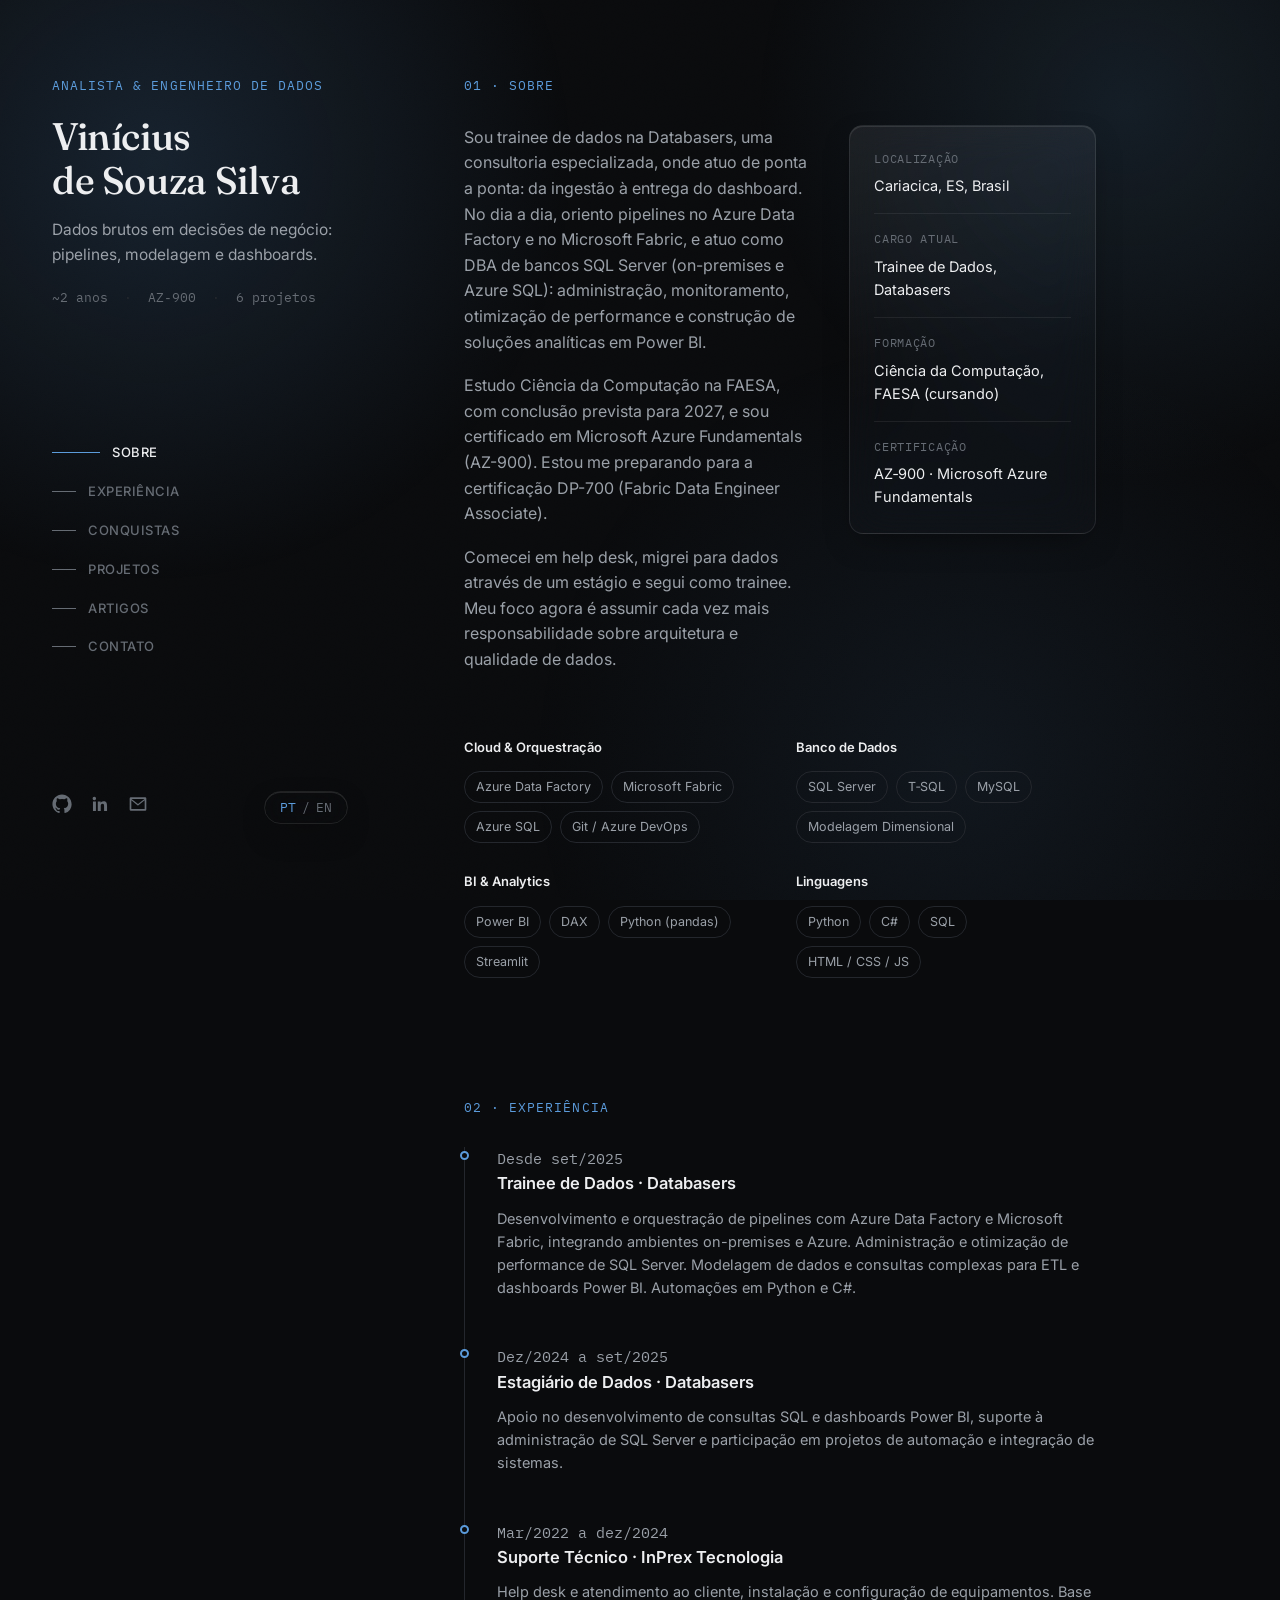
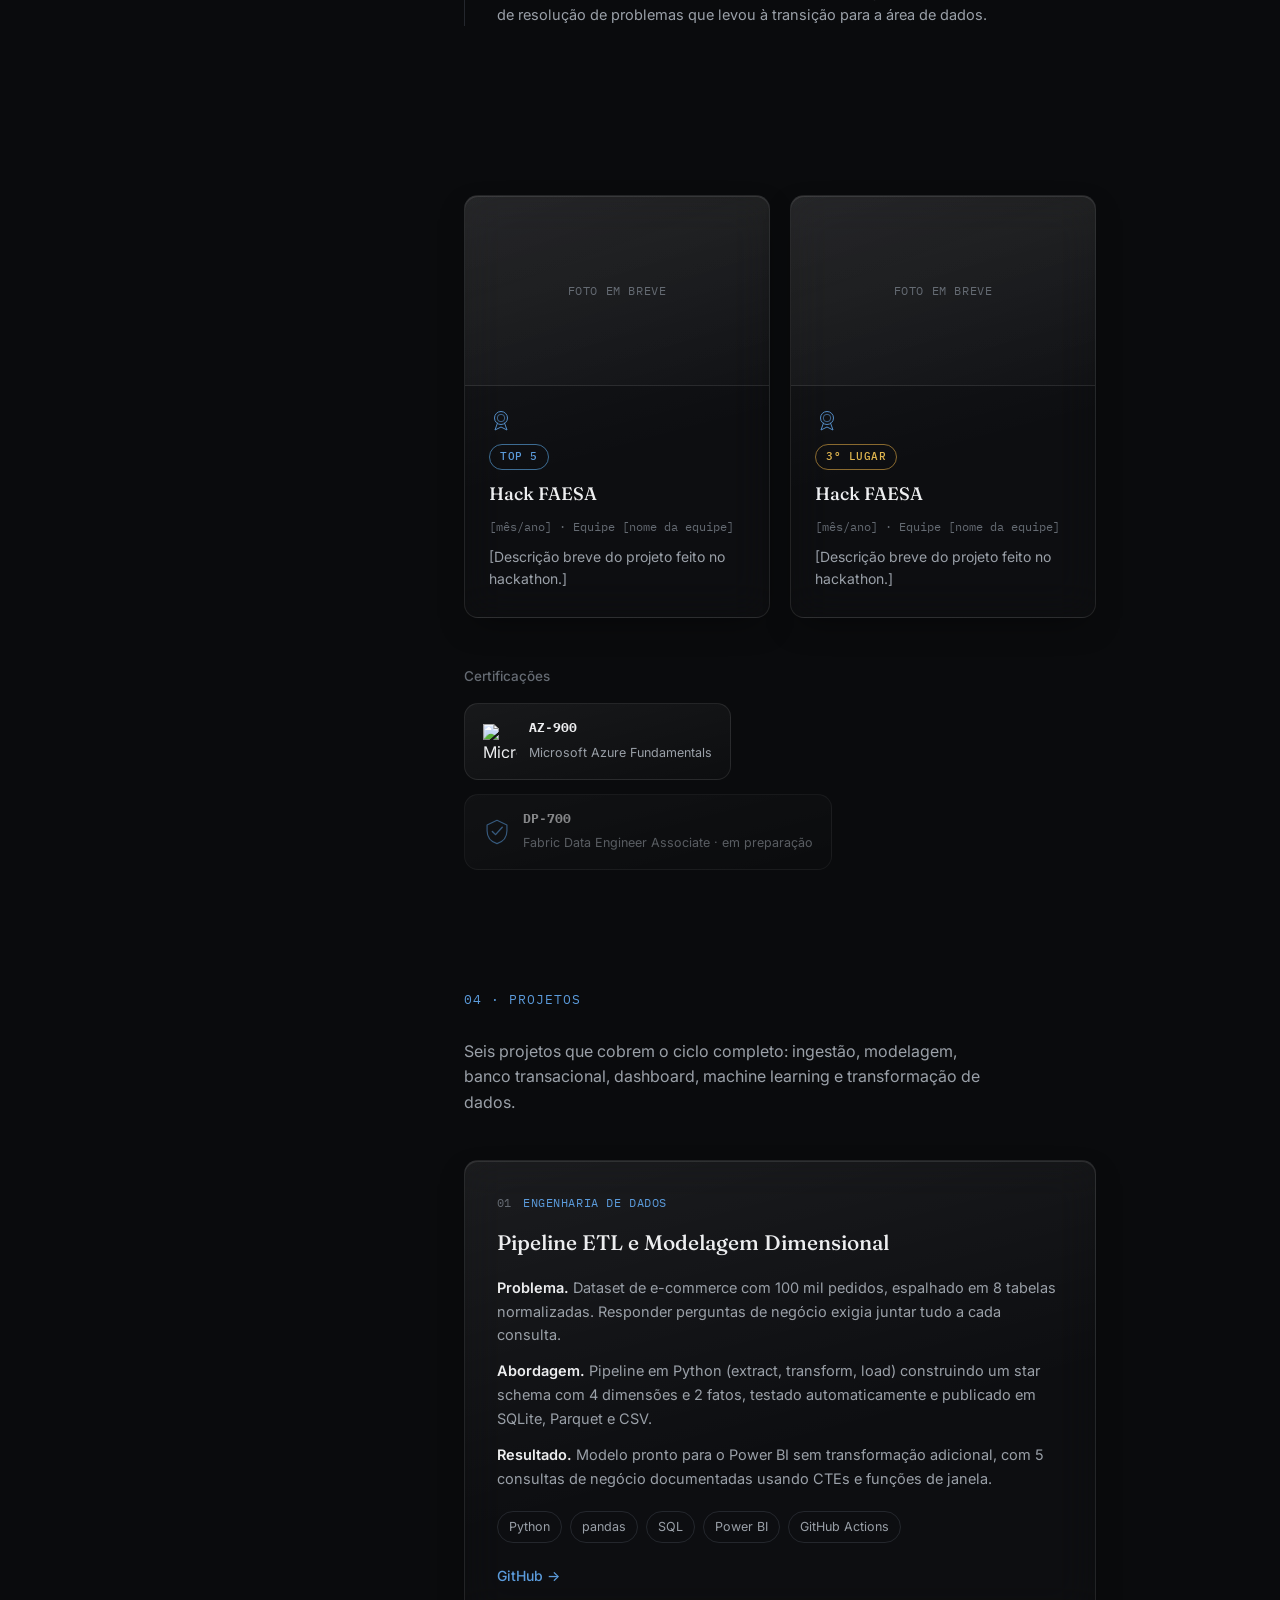
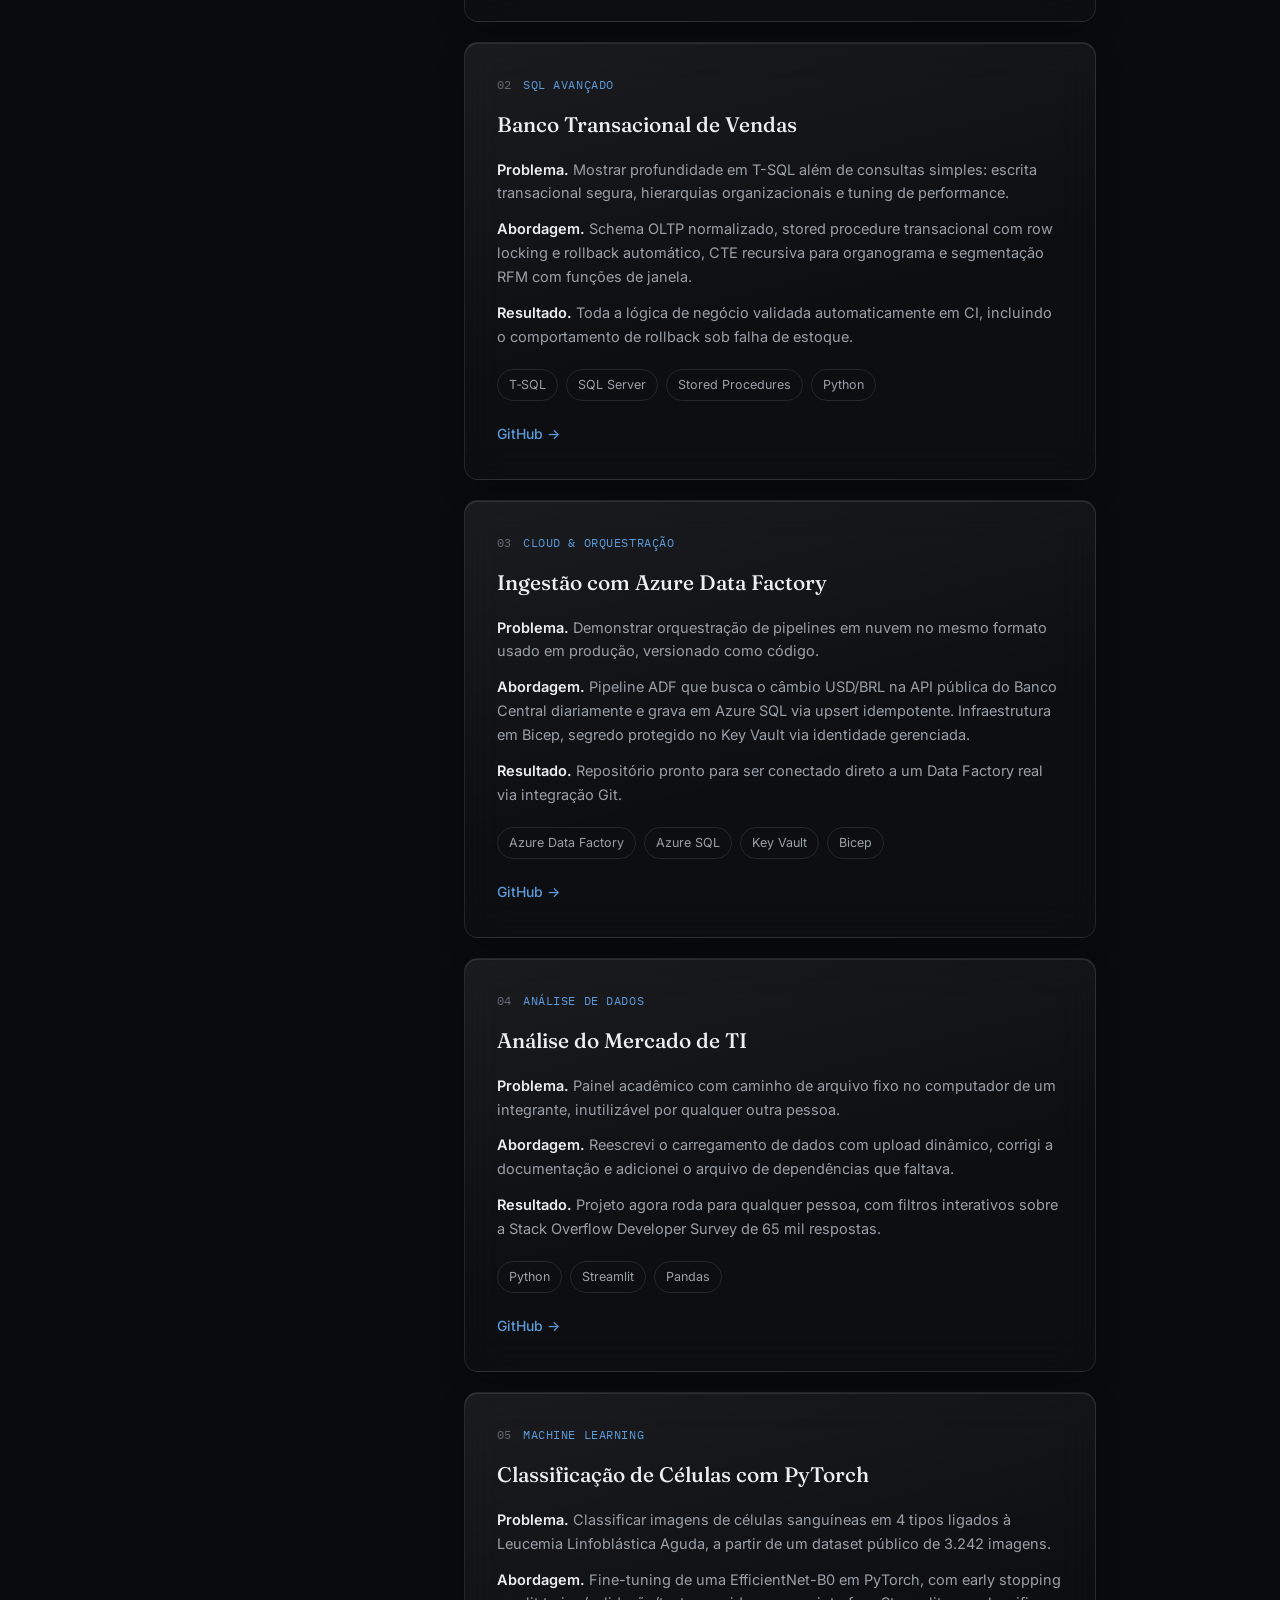
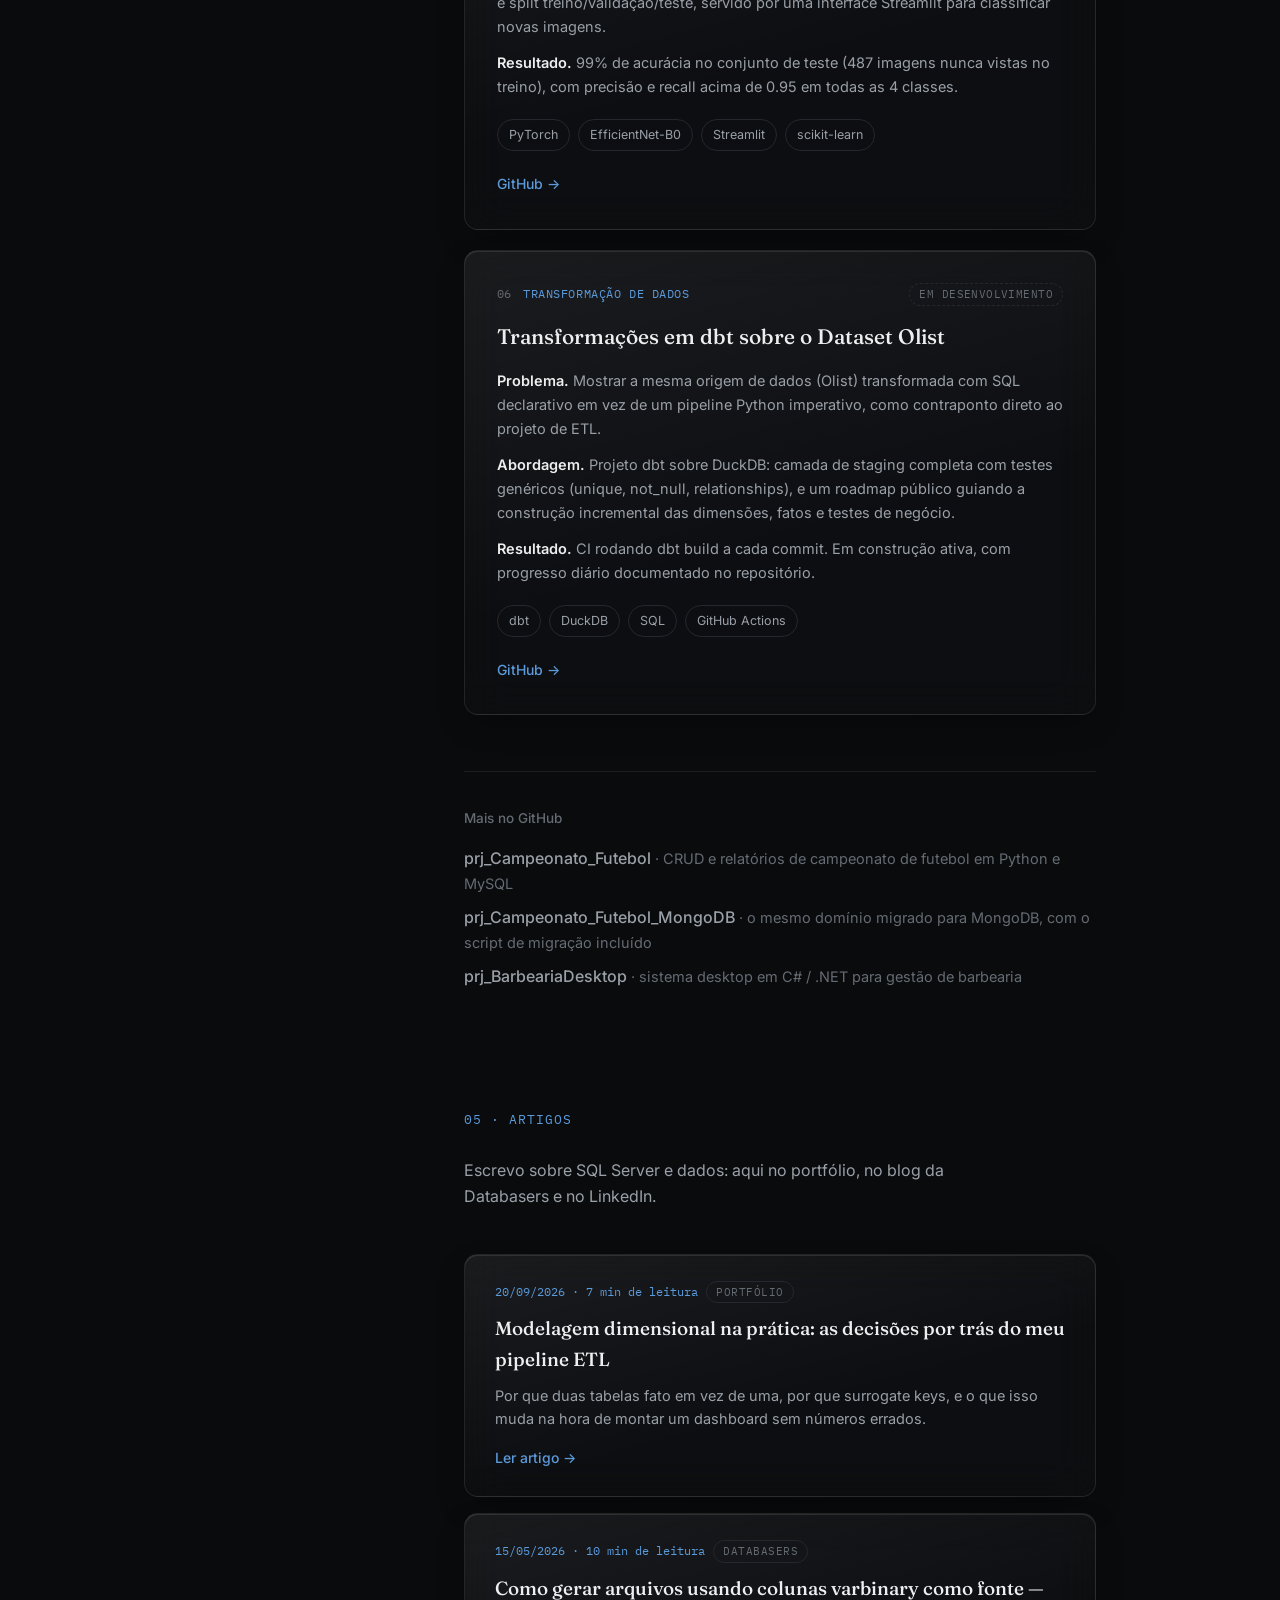
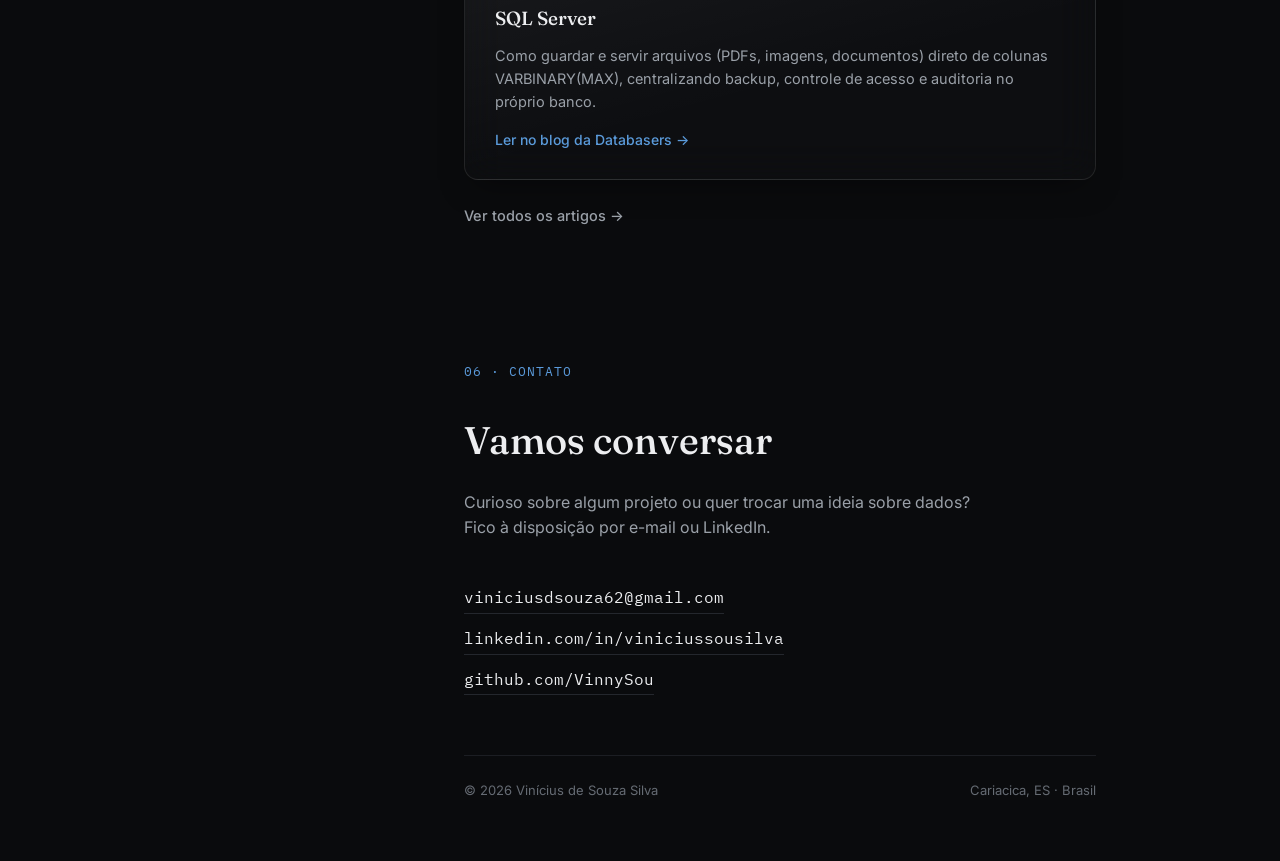
==== commit 0666fd17: "Soften job-seeking language in about and contact sections Replaced explicit "looking for a role" / "" ====
--- a/index.html
+++ b/index.html
@@ -88,7 +88,7 @@
         <div class="about-text reveal">
           <p data-i18n="about.p1">Sou trainee de dados na Databasers, uma consultoria especializada, onde atuo de ponta a ponta: da ingestão à entrega do dashboard. No dia a dia, oriento pipelines no Azure Data Factory e no Microsoft Fabric, administro e otimizo bancos SQL Server (on-premises e Azure SQL) e construo soluções analíticas em Power BI.</p>
           <p data-i18n="about.p2">Estudo Ciência da Computação na FAESA, com conclusão prevista para 2027, e sou certificado em Microsoft Azure Fundamentals (AZ&#8209;900). Estou me preparando para a certificação DP&#8209;700 (Fabric Data Engineer Associate).</p>
-          <p data-i18n="about.p3">Comecei em help desk, migrei para dados através de um estágio e segui como trainee. Hoje busco uma posição de Analista ou Engenheiro de Dados onde eu possa assumir mais responsabilidade sobre arquitetura e qualidade de dados.</p>
+          <p data-i18n="about.p3">Comecei em help desk, migrei para dados através de um estágio e segui como trainee. Meu foco agora é assumir cada vez mais responsabilidade sobre arquitetura e qualidade de dados.</p>
         </div>
         <div class="about-facts reveal glass">
           <dl>
@@ -378,7 +378,7 @@
     <section id="contato" class="csection">
       <p class="csection-eyebrow reveal" data-i18n="contact.eyebrow">06 · Contato</p>
       <h2 class="contact-title reveal" data-i18n="contact.title">Vamos conversar</h2>
-      <p class="section-lead reveal" data-i18n="contact.lead">Aberto a oportunidades de Analista e Engenheiro de Dados. Responda direto por e-mail ou LinkedIn.</p>
+      <p class="section-lead reveal" data-i18n="contact.lead">Curioso sobre algum projeto ou quer trocar uma ideia sobre dados? Fico à disposição por e-mail ou LinkedIn.</p>
       <div class="contact-links reveal">
         <a class="contact-link" href="mailto:viniciusdsouza62@gmail.com">viniciusdsouza62@gmail.com</a>
         <a class="contact-link" href="https://www.linkedin.com/in/viniciussousilva" target="_blank" rel="noopener">linkedin.com/in/viniciussousilva</a>
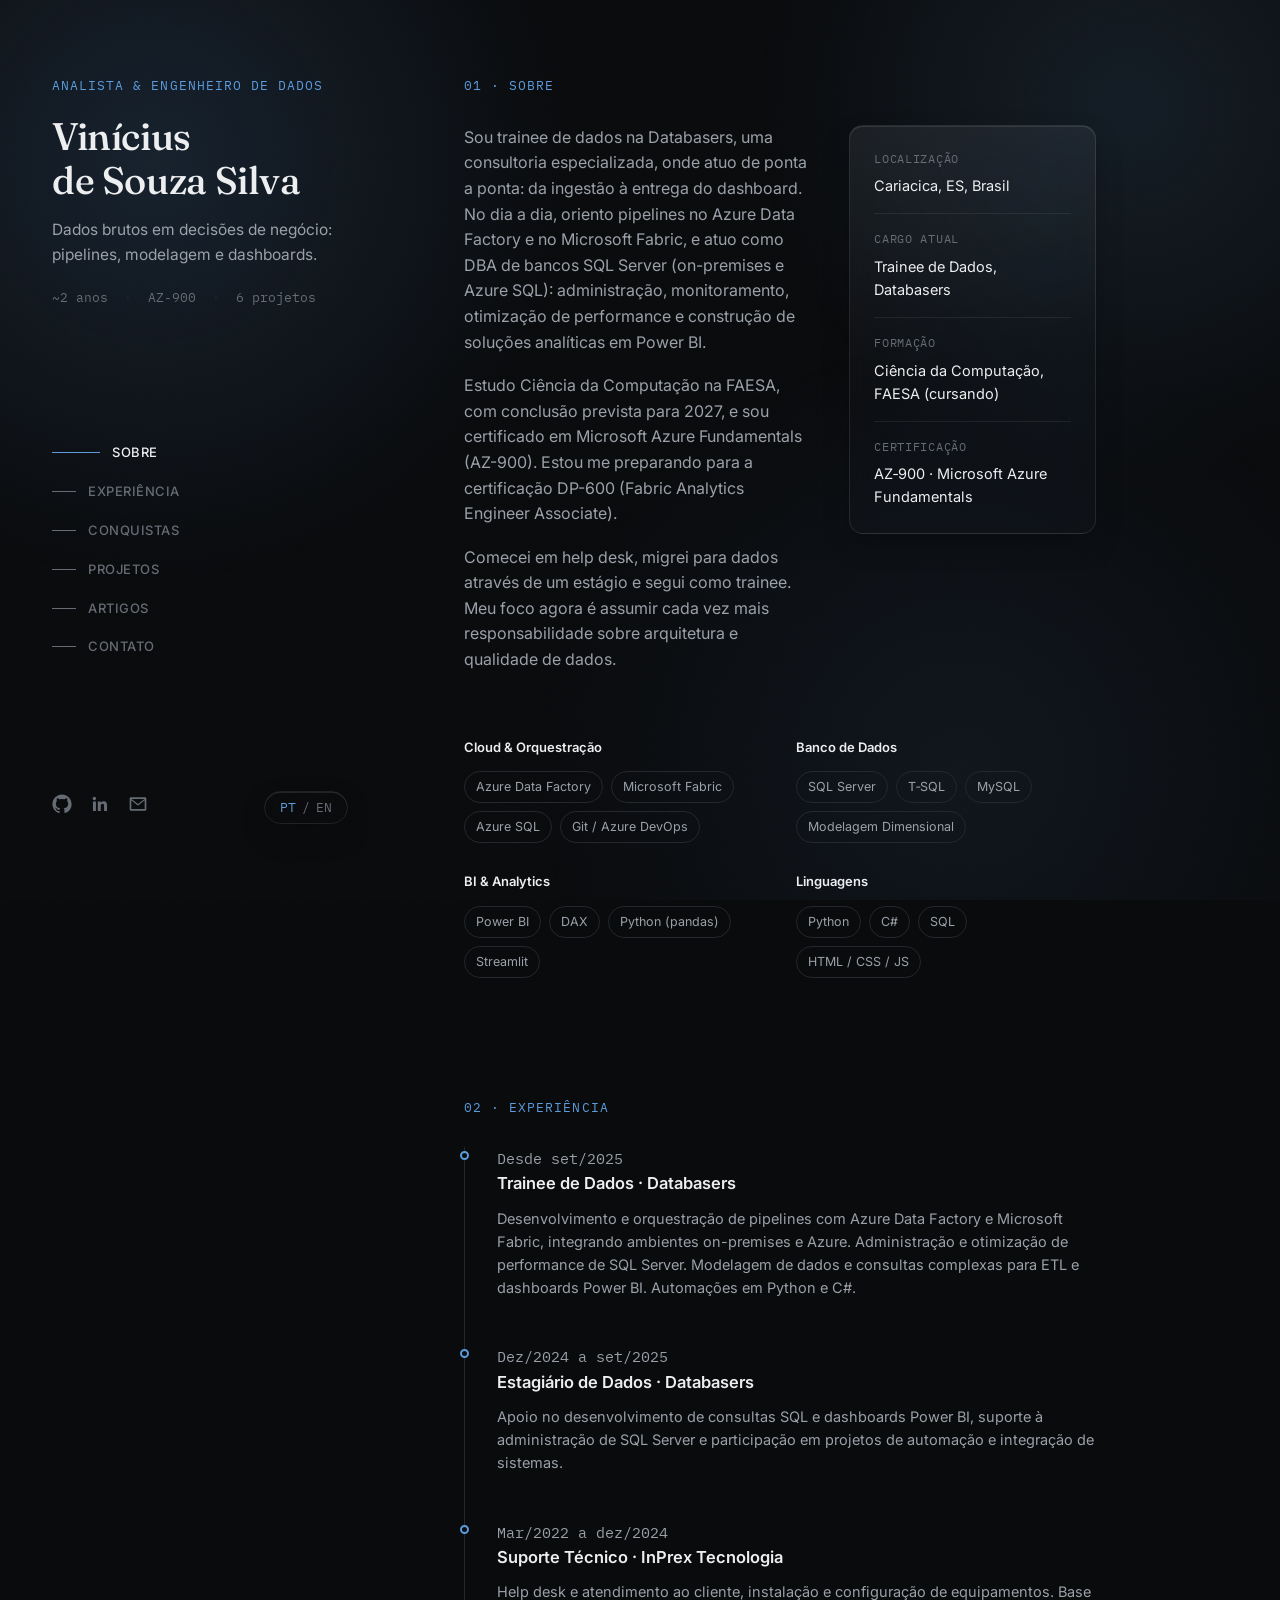
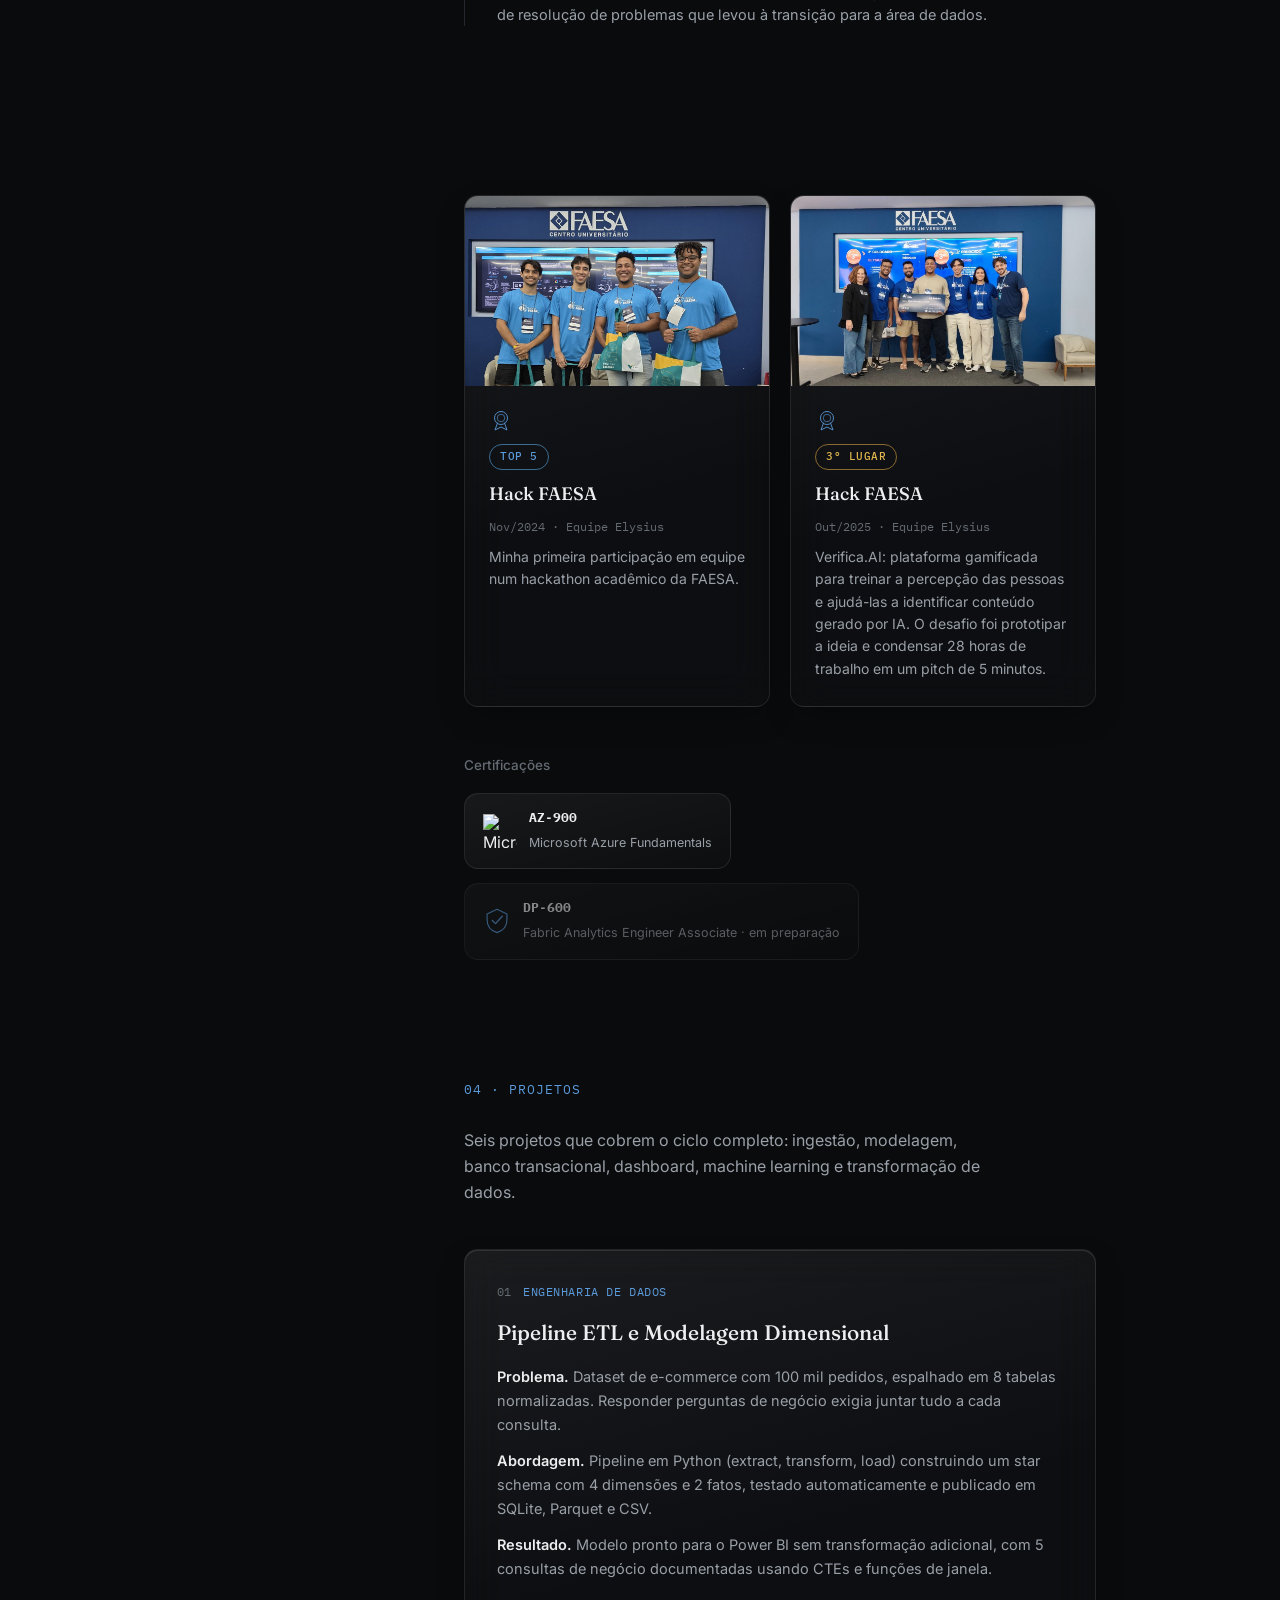
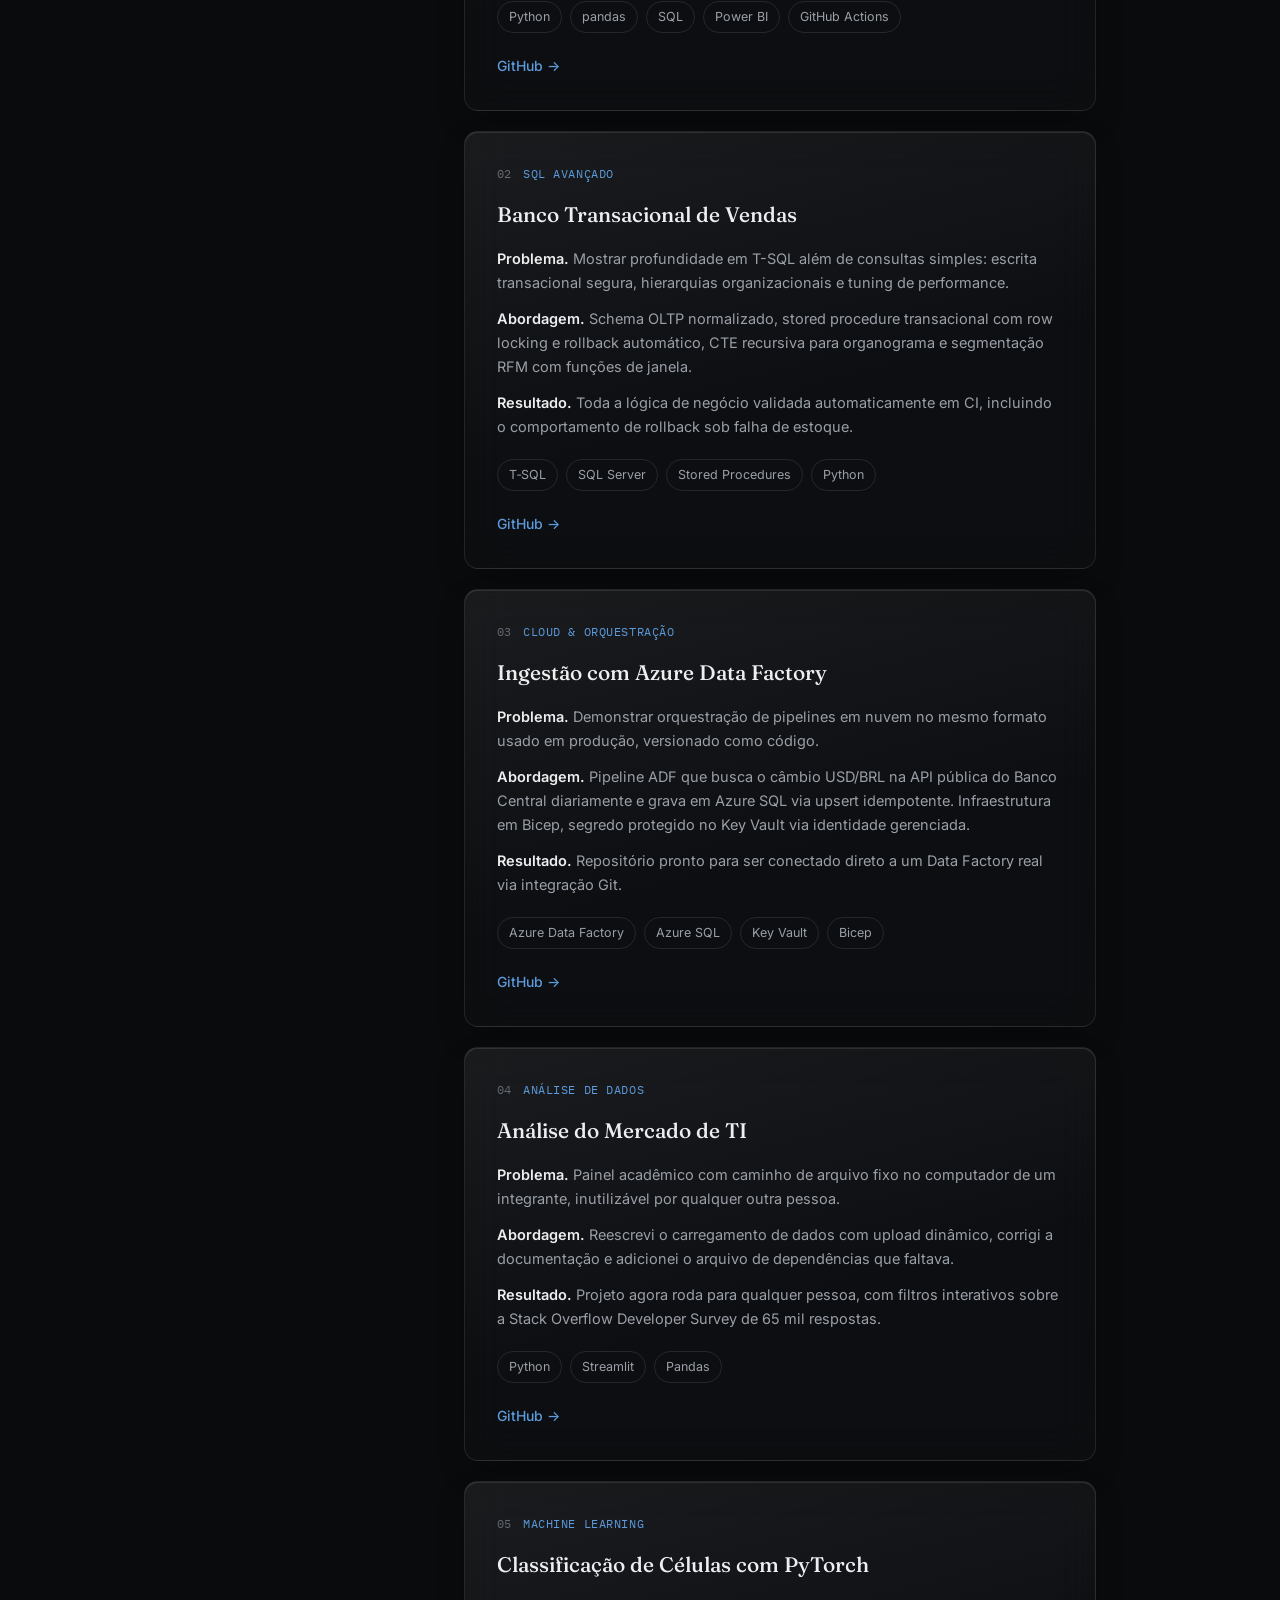
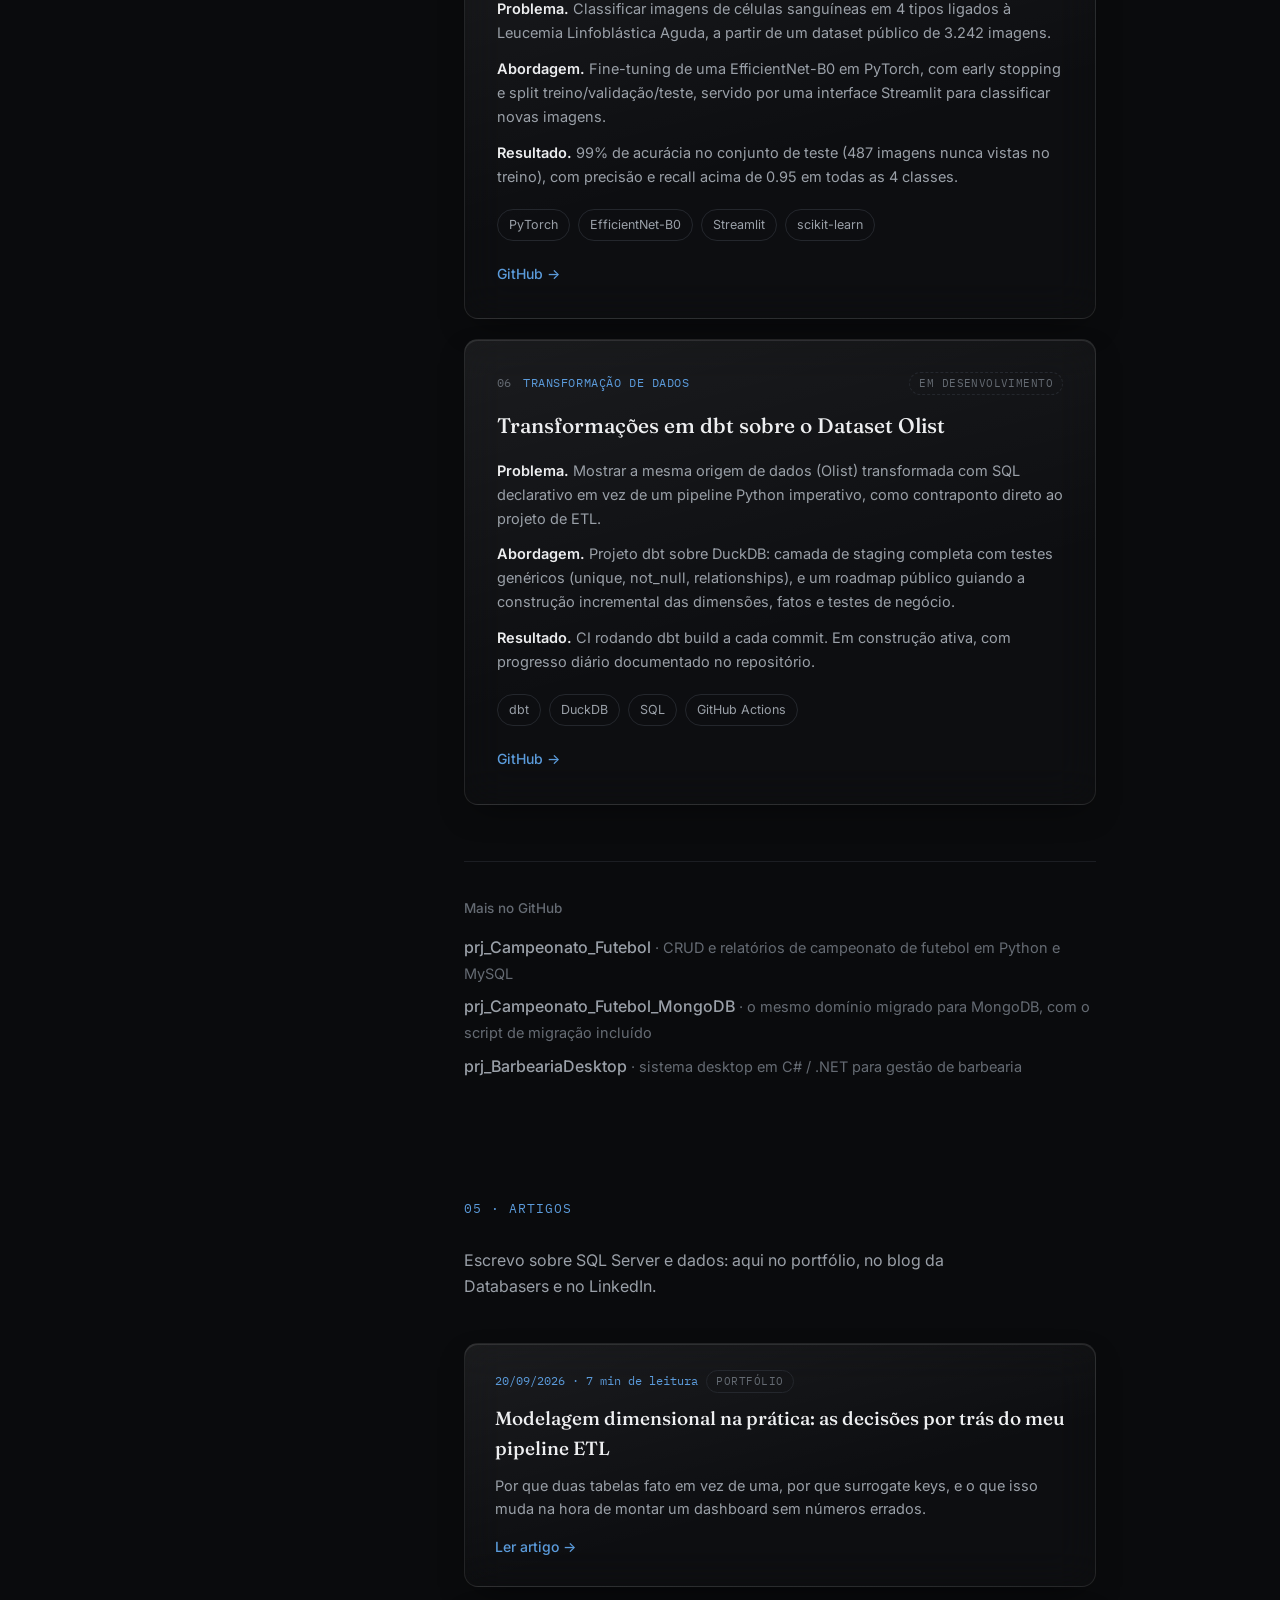
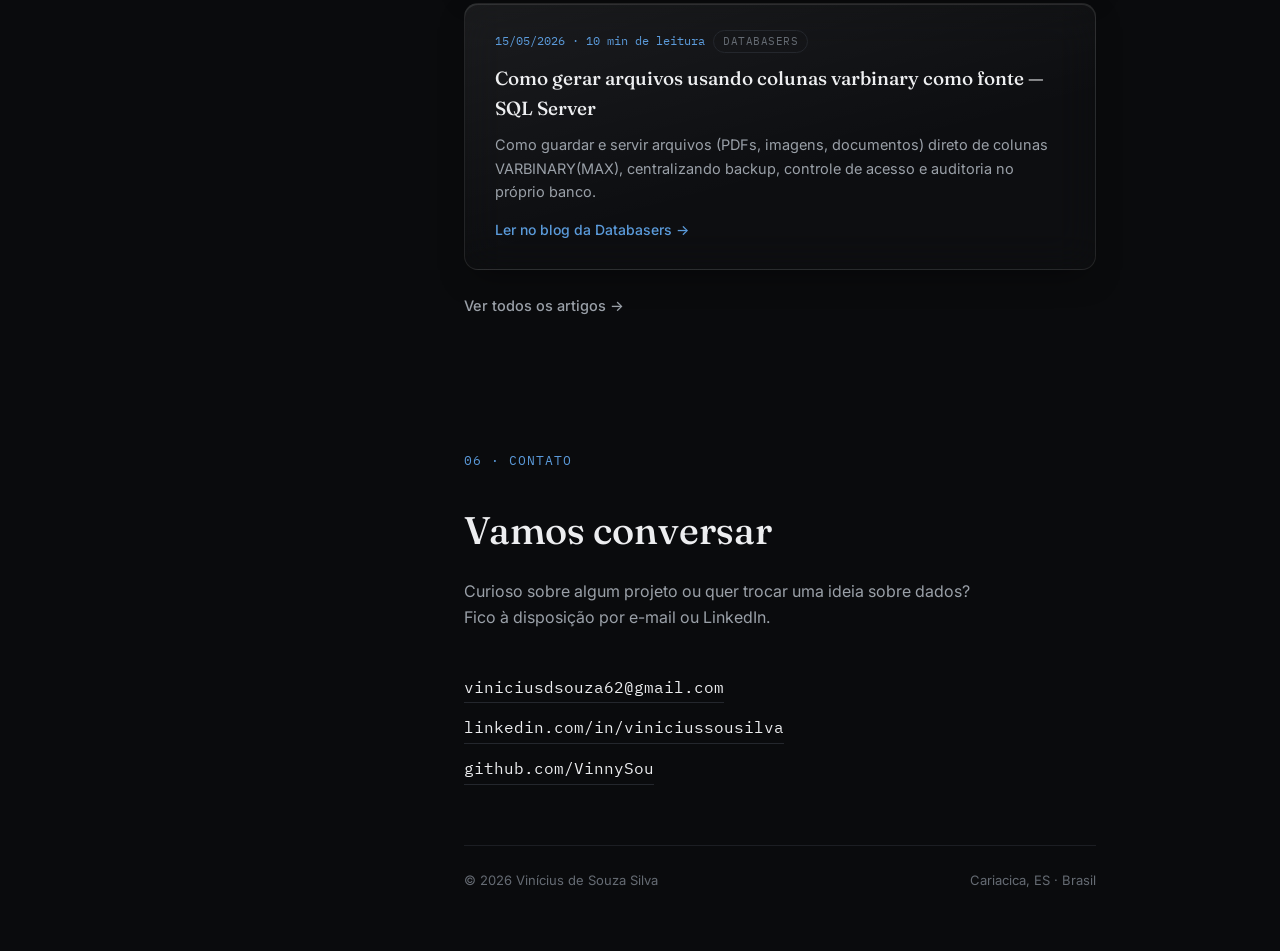
==== commit 8048f586: "Add Hack FAESA photos, swap DP-700 for DP-600, fill achievement details Replaced photo placeholders " ====
--- a/index.html
+++ b/index.html
@@ -5,6 +5,19 @@
 <meta name="viewport" content="width=device-width, initial-scale=1.0">
 <title>Vinícius de Souza Silva · Dados</title>
 <meta name="description" content="Portfólio de Vinícius de Souza Silva, Analista e Engenheiro de Dados. Pipelines, modelagem dimensional, SQL Server e Power BI.">
+
+<meta property="og:type" content="website">
+<meta property="og:url" content="https://vinnysou.github.io/">
+<meta property="og:title" content="Vinícius de Souza Silva · Dados">
+<meta property="og:description" content="Analista e Engenheiro de Dados. Pipelines, modelagem dimensional, SQL Server e Power BI.">
+<meta property="og:image" content="https://vinnysou.github.io/assets/og-image.png">
+<meta property="og:image:width" content="1200">
+<meta property="og:image:height" content="630">
+<meta name="twitter:card" content="summary_large_image">
+<meta name="twitter:title" content="Vinícius de Souza Silva · Dados">
+<meta name="twitter:description" content="Analista e Engenheiro de Dados. Pipelines, modelagem dimensional, SQL Server e Power BI.">
+<meta name="twitter:image" content="https://vinnysou.github.io/assets/og-image.png">
+
 <link rel="icon" href="assets/favicon.svg" type="image/svg+xml">
 <link rel="preconnect" href="https://fonts.googleapis.com">
 <link rel="preconnect" href="https://fonts.gstatic.com" crossorigin>
@@ -87,7 +100,7 @@
       <div class="about-grid">
         <div class="about-text reveal">
           <p data-i18n="about.p1">Sou trainee de dados na Databasers, uma consultoria especializada, onde atuo de ponta a ponta: da ingestão à entrega do dashboard. No dia a dia, oriento pipelines no Azure Data Factory e no Microsoft Fabric, administro e otimizo bancos SQL Server (on-premises e Azure SQL) e construo soluções analíticas em Power BI.</p>
-          <p data-i18n="about.p2">Estudo Ciência da Computação na FAESA, com conclusão prevista para 2027, e sou certificado em Microsoft Azure Fundamentals (AZ&#8209;900). Estou me preparando para a certificação DP&#8209;700 (Fabric Data Engineer Associate).</p>
+          <p data-i18n="about.p2">Estudo Ciência da Computação na FAESA, com conclusão prevista para 2027, e sou certificado em Microsoft Azure Fundamentals (AZ&#8209;900). Estou me preparando para a certificação DP&#8209;600 (Fabric Analytics Engineer Associate).</p>
           <p data-i18n="about.p3">Comecei em help desk, migrei para dados através de um estágio e segui como trainee. Meu foco agora é assumir cada vez mais responsabilidade sobre arquitetura e qualidade de dados.</p>
         </div>
         <div class="about-facts reveal glass">
@@ -176,28 +189,24 @@
 
       <div class="achievements-grid">
         <article class="achievement-card reveal glass">
-          <div class="achievement-photo achievement-photo--empty">
-            <span data-i18n="ach.photoPending">Foto em breve</span>
-          </div>
+          <img class="achievement-photo" src="assets/hackfaesa-2024.jpg" alt="Equipe Elysius no Hack FAESA 2024" loading="lazy">
           <div class="achievement-body">
             <span class="achievement-icon" aria-hidden="true"></span>
             <span class="achievement-badge" data-i18n="ach.hack1.badge">TOP 5</span>
             <h3 data-i18n="ach.hack1.title">Hack FAESA</h3>
-            <p class="achievement-meta" data-i18n="ach.hack1.meta">[mês/ano] · Equipe [nome da equipe]</p>
-            <p data-i18n="ach.hack1.desc">[Descrição breve do projeto feito no hackathon.]</p>
+            <p class="achievement-meta" data-i18n="ach.hack1.meta">Nov/2024 · Equipe Elysius</p>
+            <p data-i18n="ach.hack1.desc">Minha primeira participação em equipe num hackathon acadêmico da FAESA.</p>
           </div>
         </article>
 
         <article class="achievement-card reveal glass">
-          <div class="achievement-photo achievement-photo--empty">
-            <span data-i18n="ach.photoPending">Foto em breve</span>
-          </div>
+          <img class="achievement-photo" src="assets/hackfaesa-2025.jpg" alt="Equipe Elysius recebendo o prêmio de 3º lugar no Hack FAESA 2025" loading="lazy">
           <div class="achievement-body">
             <span class="achievement-icon" aria-hidden="true"></span>
             <span class="achievement-badge achievement-badge--gold" data-i18n="ach.hack2.badge">3º LUGAR</span>
             <h3 data-i18n="ach.hack2.title">Hack FAESA</h3>
-            <p class="achievement-meta" data-i18n="ach.hack2.meta">[mês/ano] · Equipe [nome da equipe]</p>
-            <p data-i18n="ach.hack2.desc">[Descrição breve do projeto feito no hackathon.]</p>
+            <p class="achievement-meta" data-i18n="ach.hack2.meta">Out/2025 · Equipe Elysius</p>
+            <p data-i18n="ach.hack2.desc">Verifica.AI: plataforma gamificada para treinar a percepção das pessoas e ajudá-las a identificar conteúdo gerado por IA. O desafio foi prototipar a ideia e condensar 28 horas de trabalho em um pitch de 5 minutos.</p>
           </div>
         </article>
       </div>
@@ -215,8 +224,8 @@
           <div class="cert-badge cert-badge--pending">
             <span class="cert-badge-icon" aria-hidden="true"></span>
             <div>
-              <strong>DP&#8209;700</strong>
-              <span data-i18n="ach.certs.dp700">Fabric Data Engineer Associate &middot; em preparação</span>
+              <strong>DP&#8209;600</strong>
+              <span data-i18n="ach.certs.dp600">Fabric Analytics Engineer Associate &middot; em preparação</span>
             </div>
           </div>
         </div>
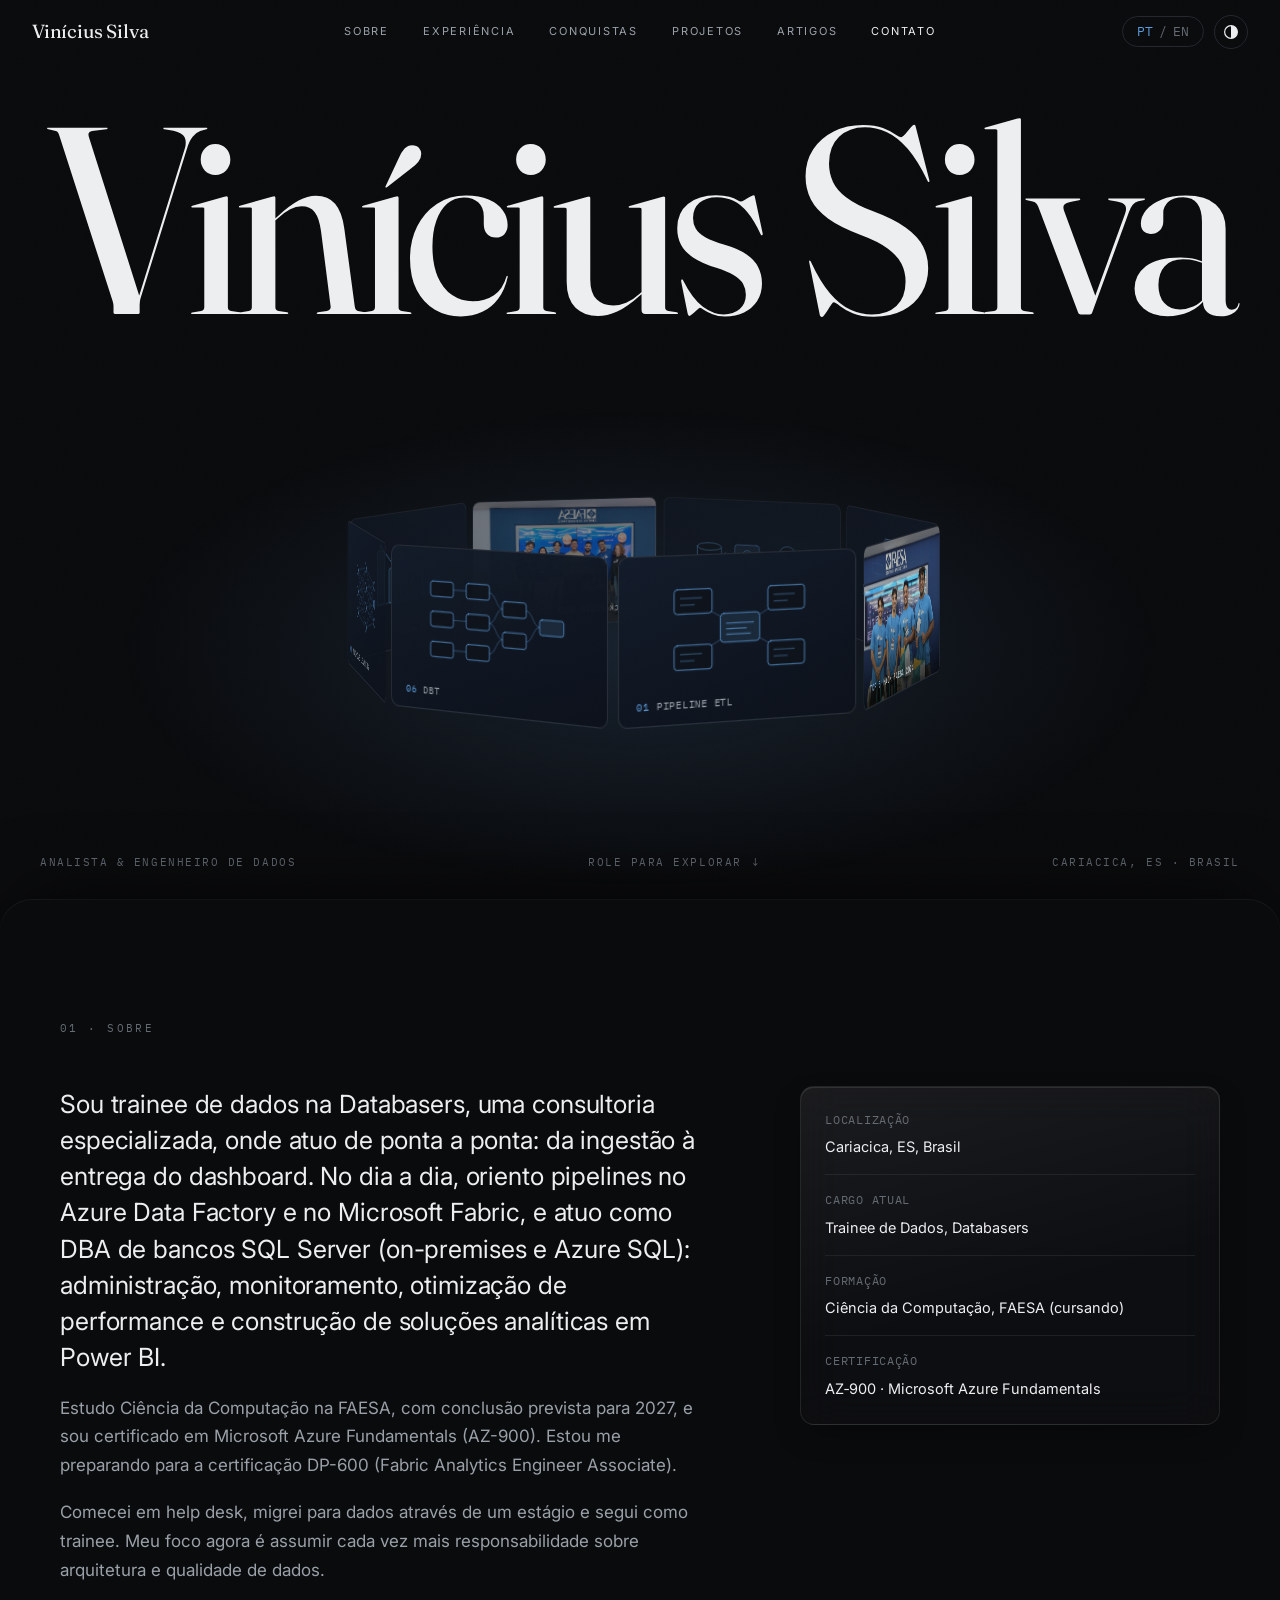
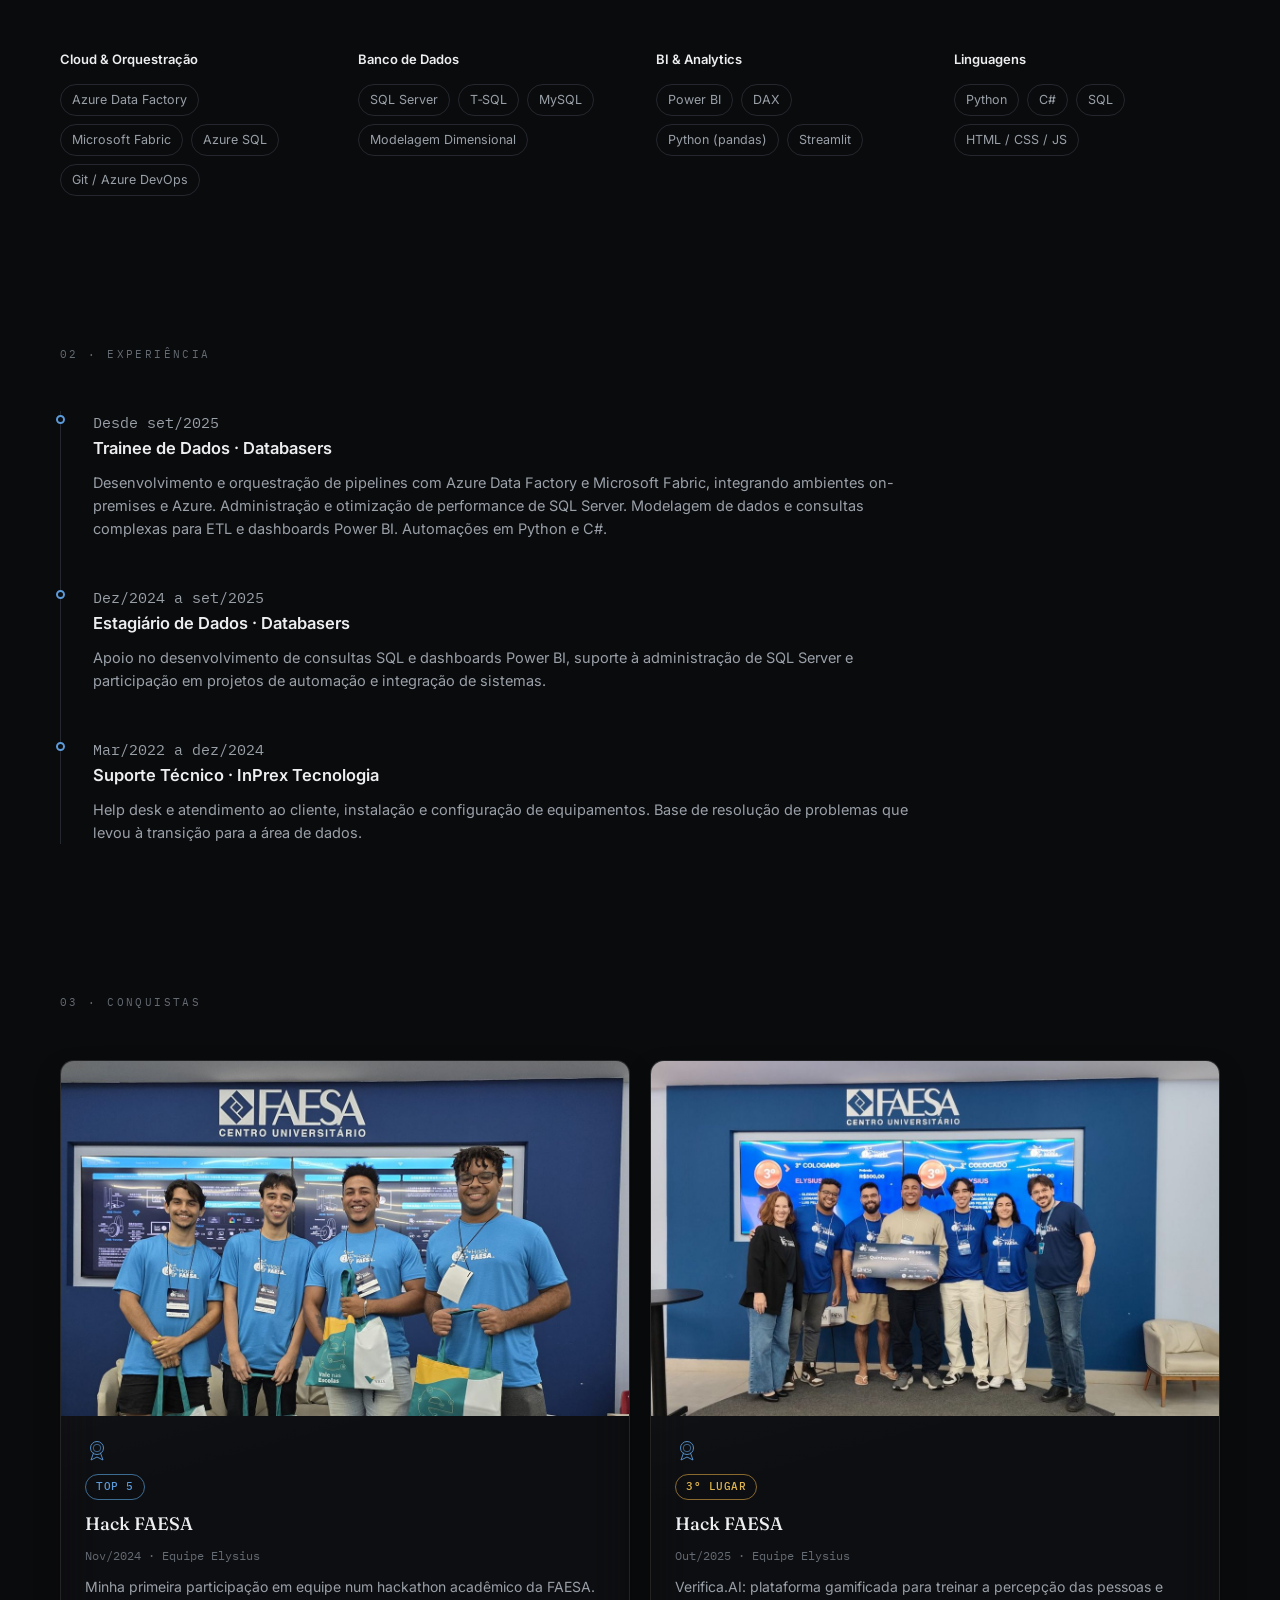
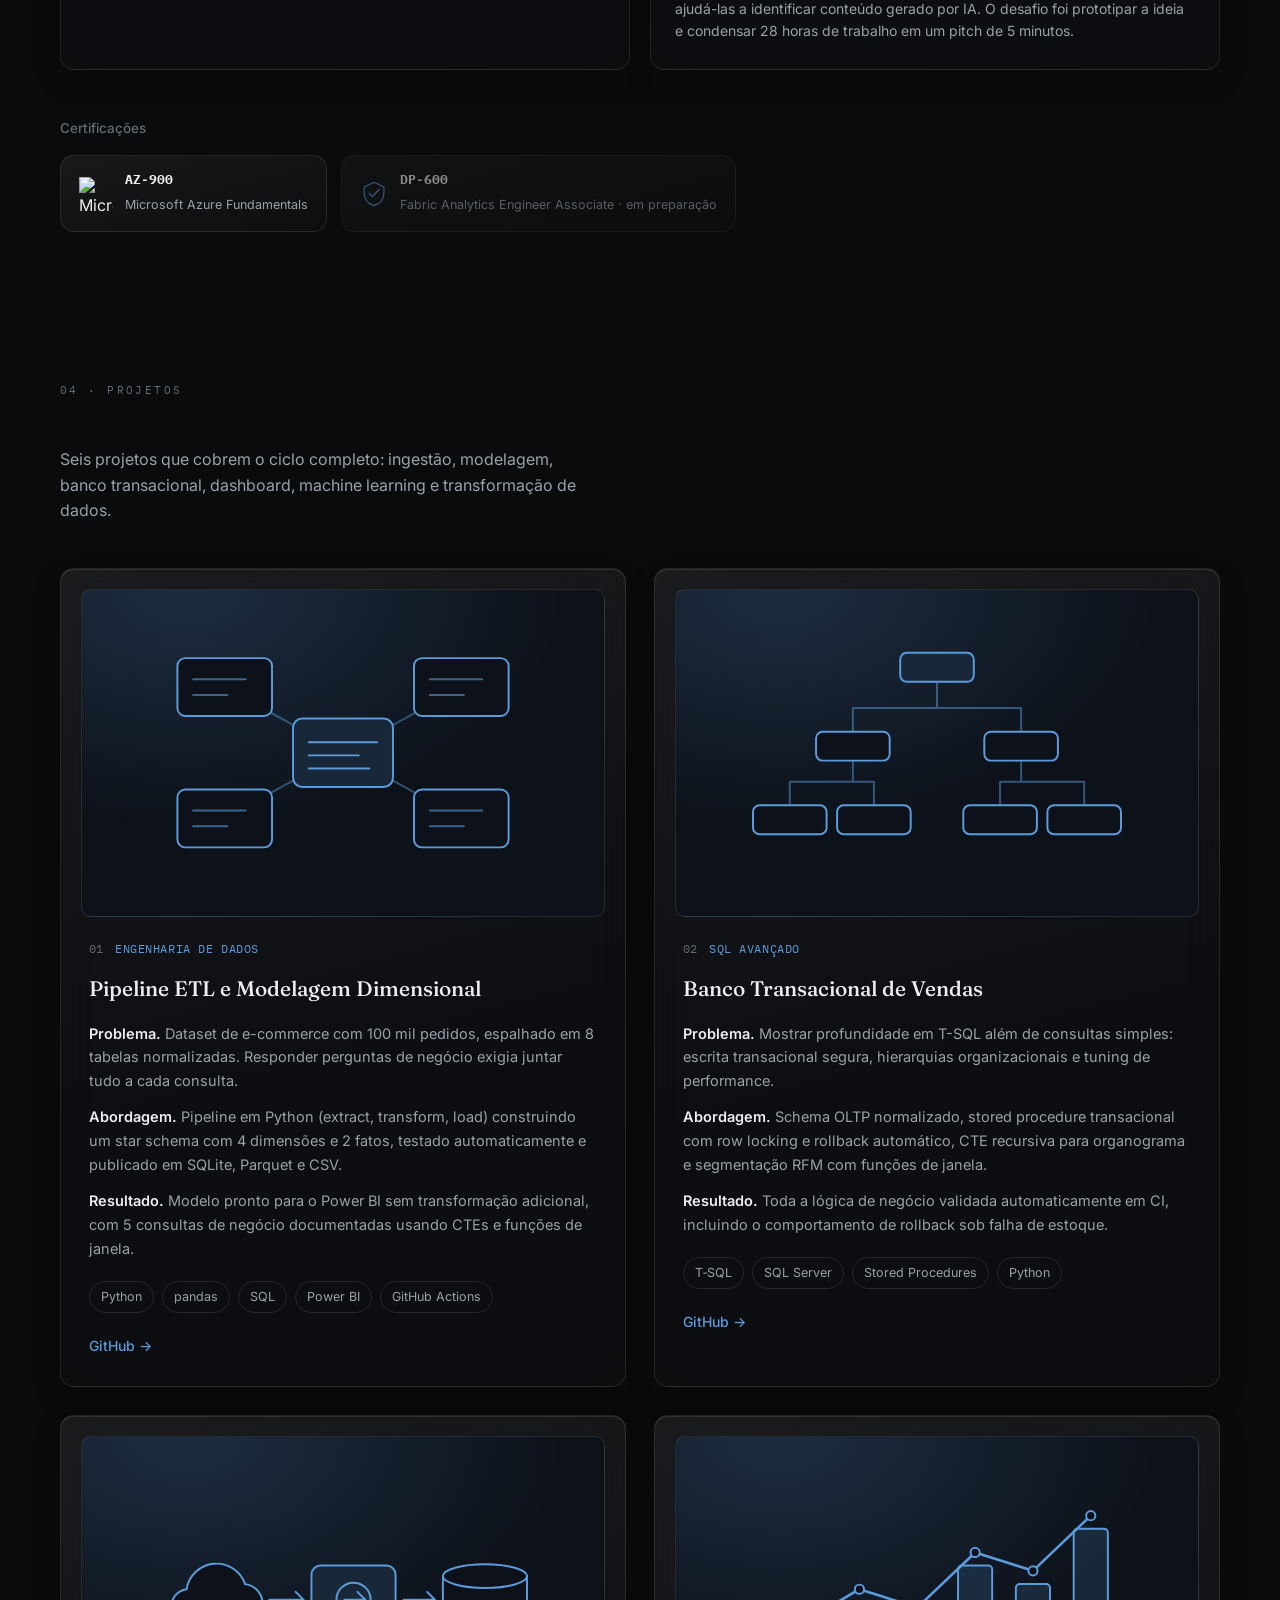
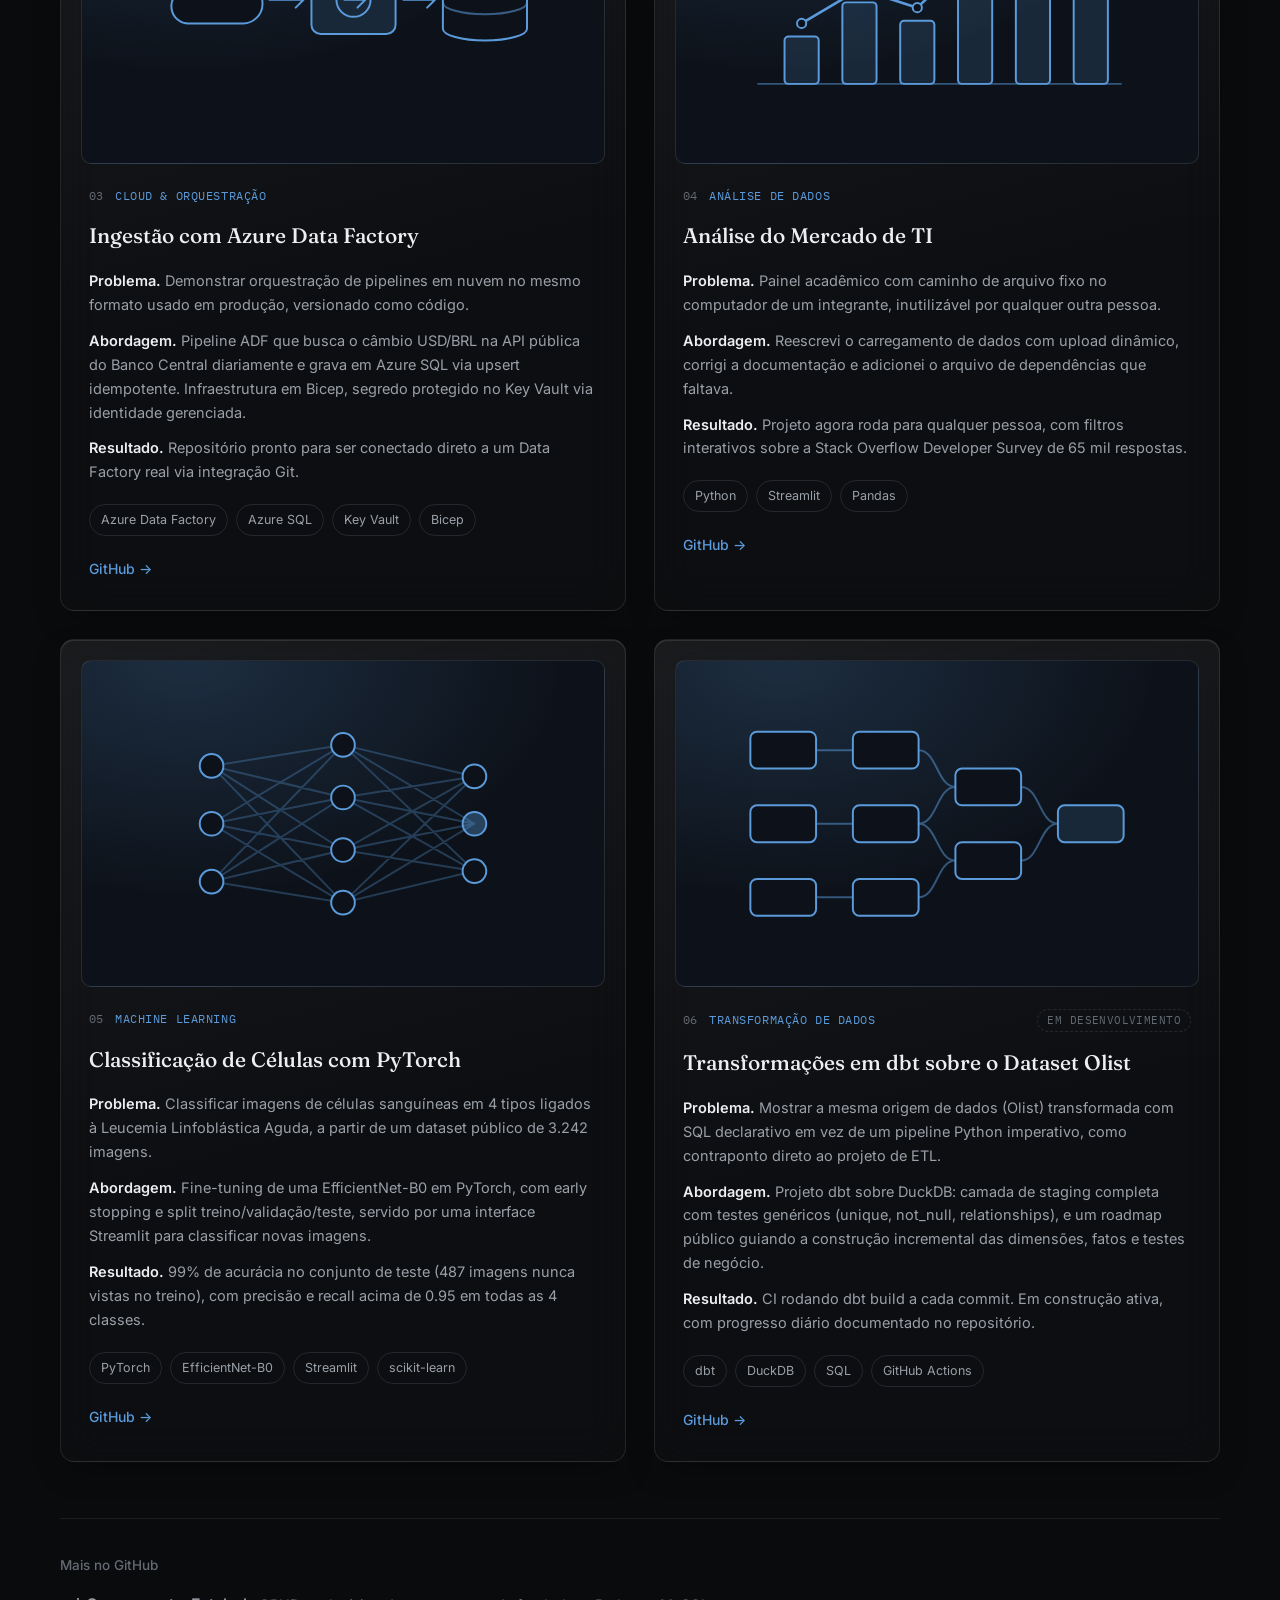
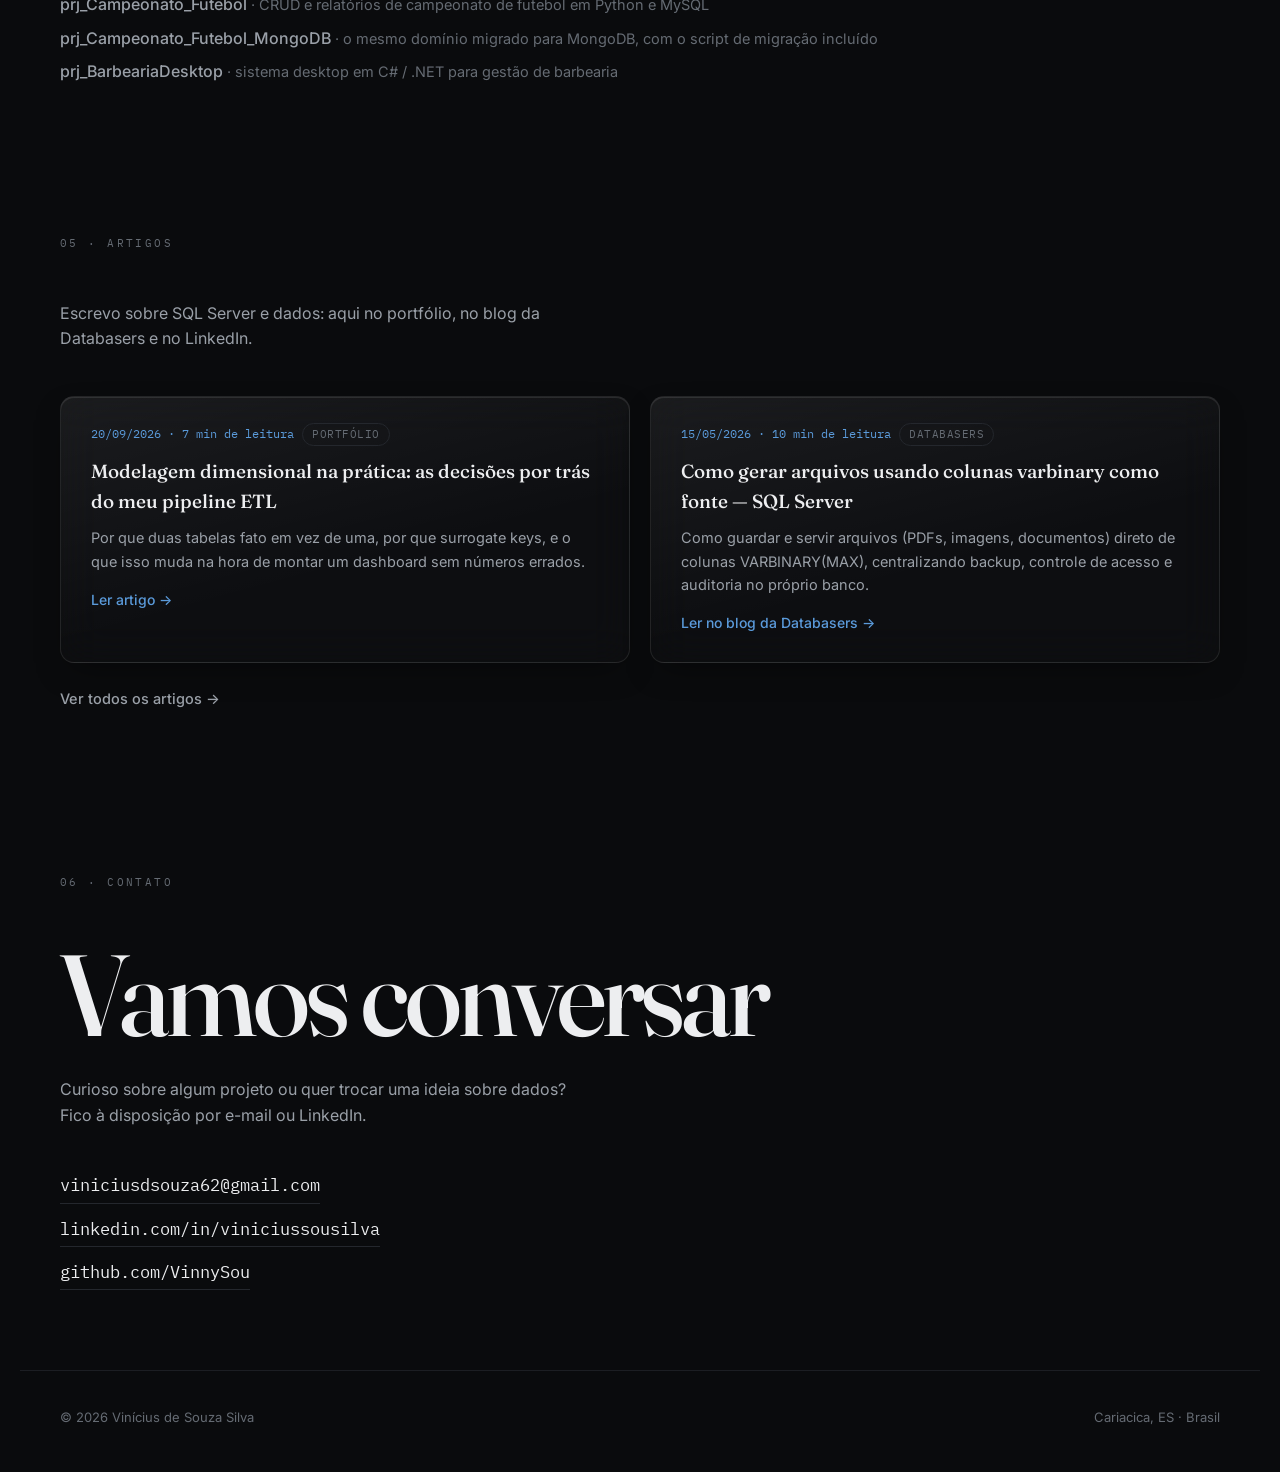
==== commit d319b73c: "Redesign home: fixed hero with scroll-driven 3D ring and curtain layout Replaces the sidebar layout " ====
--- a/index.html
+++ b/index.html
@@ -22,26 +22,40 @@
 <link rel="preconnect" href="https://fonts.googleapis.com">
 <link rel="preconnect" href="https://fonts.gstatic.com" crossorigin>
 <link href="https://fonts.googleapis.com/css2?family=Fraunces:opsz,wght@9..144,400;9..144,500;9..144,600&family=Inter:wght@400;500;600;700&family=IBM+Plex+Mono:wght@400;500&display=swap" rel="stylesheet">
-<link rel="stylesheet" href="css/style.css">
+<script>try{var t=localStorage.getItem("vss-theme");if(t)document.documentElement.setAttribute("data-theme",t)}catch(e){}</script>
+<link rel="stylesheet" href="css/style.css?v=5">
+<link rel="stylesheet" href="css/home.css?v=5">
 </head>
 <body>
-
-<div class="bg-blobs" aria-hidden="true"></div>
+<div id="top"></div>
 <div class="noise-overlay" aria-hidden="true"></div>
 
-<header class="mobile-header glass">
-  <a href="#top" class="brand">VSS<span class="brand-dot">.</span></a>
-  <div class="header-actions">
-    <button class="lang-toggle glass" id="lang-toggle" type="button" aria-label="Switch language">
+<svg width="0" height="0" style="position:absolute" aria-hidden="true" focusable="false"><defs><symbol id="art-etl" viewBox="0 0 320 200"><g fill="none" stroke="currentColor" stroke-width="1.5" stroke-linecap="round" stroke-linejoin="round"><path d="M70 50L160 100M250 50L160 100M70 150L160 100M250 150L160 100" opacity=".45"/><rect x="34" y="28" width="72" height="44" rx="6" fill="var(--art-bg)"/><path d="M46 44h40M46 56h26" opacity=".6"/><rect x="214" y="28" width="72" height="44" rx="6" fill="var(--art-bg)"/><path d="M226 44h40M226 56h26" opacity=".6"/><rect x="34" y="128" width="72" height="44" rx="6" fill="var(--art-bg)"/><path d="M46 144h40M46 156h26" opacity=".6"/><rect x="214" y="128" width="72" height="44" rx="6" fill="var(--art-bg)"/><path d="M226 144h40M226 156h26" opacity=".6"/><rect x="122" y="74" width="76" height="52" rx="7" fill="var(--art-bg)"/><rect x="122" y="74" width="76" height="52" rx="7" fill="currentColor" fill-opacity=".16" stroke="none"/><path d="M134 92h52M134 102h38M134 112h46"/></g></symbol><symbol id="art-sql" viewBox="0 0 320 200"><g fill="none" stroke="currentColor" stroke-width="1.5" stroke-linecap="round" stroke-linejoin="round"><path d="M160 46V66M96 66H224M96 66V84M224 66V84" opacity=".5"/><path d="M96 106V122M48 122H112M48 122V140M112 122V140" opacity=".5"/><path d="M224 106V122M208 122H272M208 122V140M272 122V140" opacity=".5"/><rect x="132" y="24" width="56" height="22" rx="5" fill="var(--art-bg)"/><rect x="132" y="24" width="56" height="22" rx="5" fill="currentColor" fill-opacity=".16" stroke="none"/><rect x="68" y="84" width="56" height="22" rx="5" fill="var(--art-bg)"/><rect x="196" y="84" width="56" height="22" rx="5" fill="var(--art-bg)"/><rect x="20" y="140" width="56" height="22" rx="5" fill="var(--art-bg)"/><rect x="84" y="140" width="56" height="22" rx="5" fill="var(--art-bg)"/><rect x="180" y="140" width="56" height="22" rx="5" fill="var(--art-bg)"/><rect x="244" y="140" width="56" height="22" rx="5" fill="var(--art-bg)"/></g></symbol><symbol id="art-adf" viewBox="0 0 320 200"><g fill="none" stroke="currentColor" stroke-width="1.5" stroke-linecap="round" stroke-linejoin="round"><path d="M44 118h40a15 15 0 0 0 1.5-29.9A23 23 0 0 0 41 92a13 13 0 0 0 3 26z" fill="var(--art-bg)"/><path d="M104 100H130M124 94l6 6-6 6"/><rect x="136" y="74" width="64" height="52" rx="7" fill="var(--art-bg)"/><rect x="136" y="74" width="64" height="52" rx="7" fill="currentColor" fill-opacity=".16" stroke="none"/><circle cx="168" cy="100" r="13"/><path d="M161 100h14M171 94l6 6-6 6"/><path d="M206 100H230M224 94l6 6-6 6"/><path d="M236 82v40a32 9 0 0 0 64 0V82" fill="var(--art-bg)"/><ellipse cx="268" cy="82" rx="32" ry="9" fill="var(--art-bg)"/><path d="M236 102a32 9 0 0 0 64 0" opacity=".55"/></g></symbol><symbol id="art-analysis" viewBox="0 0 320 200"><g fill="none" stroke="currentColor" stroke-width="1.5" stroke-linecap="round" stroke-linejoin="round"><path d="M24 164H300" opacity=".5"/><rect x="44" y="128" width="26" height="36" rx="3" fill="currentColor" fill-opacity=".16"/><rect x="88" y="102" width="26" height="62" rx="3" fill="currentColor" fill-opacity=".16"/><rect x="132" y="116" width="26" height="48" rx="3" fill="currentColor" fill-opacity=".16"/><rect x="176" y="74" width="26" height="90" rx="3" fill="currentColor" fill-opacity=".16"/><rect x="220" y="88" width="26" height="76" rx="3" fill="currentColor" fill-opacity=".16"/><rect x="264" y="46" width="26" height="118" rx="3" fill="currentColor" fill-opacity=".16"/><path d="M57 118L101 92L145 106L189 64L233 78L277 36" stroke-width="2"/><circle cx="57" cy="118" r="3.5" fill="var(--art-bg)"/><circle cx="101" cy="92" r="3.5" fill="var(--art-bg)"/><circle cx="145" cy="106" r="3.5" fill="var(--art-bg)"/><circle cx="189" cy="64" r="3.5" fill="var(--art-bg)"/><circle cx="233" cy="78" r="3.5" fill="var(--art-bg)"/><circle cx="277" cy="36" r="3.5" fill="var(--art-bg)"/></g></symbol><symbol id="art-ml" viewBox="0 0 320 200"><g fill="none" stroke="currentColor" stroke-width="1.5" stroke-linecap="round" stroke-linejoin="round"><path d="M60 56L160 40M60 56L160 80M60 56L160 120M60 56L160 160M60 100L160 40M60 100L160 80M60 100L160 120M60 100L160 160M60 144L160 40M60 144L160 80M60 144L160 120M60 144L160 160M160 40L260 64M160 40L260 100M160 40L260 136M160 80L260 64M160 80L260 100M160 80L260 136M160 120L260 64M160 120L260 100M160 120L260 136M160 160L260 64M160 160L260 100M160 160L260 136" opacity=".3"/><circle cx="60" cy="56" r="9" fill="var(--art-bg)"/><circle cx="60" cy="100" r="9" fill="var(--art-bg)"/><circle cx="60" cy="144" r="9" fill="var(--art-bg)"/><circle cx="160" cy="40" r="9" fill="var(--art-bg)"/><circle cx="160" cy="80" r="9" fill="var(--art-bg)"/><circle cx="160" cy="120" r="9" fill="var(--art-bg)"/><circle cx="160" cy="160" r="9" fill="var(--art-bg)"/><circle cx="260" cy="64" r="9" fill="var(--art-bg)"/><circle cx="260" cy="100" r="9" fill="currentColor" fill-opacity=".35"/><circle cx="260" cy="136" r="9" fill="var(--art-bg)"/></g></symbol><symbol id="art-dbt" viewBox="0 0 320 200"><g fill="none" stroke="currentColor" stroke-width="1.5" stroke-linecap="round" stroke-linejoin="round"><path d="M68 44.0C82.0 44.0 82.0 44.0 96 44.0M68 100.0C82.0 100.0 82.0 100.0 96 100.0M68 156.0C82.0 156.0 82.0 156.0 96 156.0M146 44.0C160.0 44.0 160.0 72.0 174 72.0M146 100.0C160.0 100.0 160.0 72.0 174 72.0M146 100.0C160.0 100.0 160.0 128.0 174 128.0M146 156.0C160.0 156.0 160.0 128.0 174 128.0M224 72.0C238.0 72.0 238.0 100.0 252 100.0M224 128.0C238.0 128.0 238.0 100.0 252 100.0" opacity=".5"/><rect x="18" y="30" width="50" height="28" rx="5" fill="var(--art-bg)"/><rect x="18" y="86" width="50" height="28" rx="5" fill="var(--art-bg)"/><rect x="18" y="142" width="50" height="28" rx="5" fill="var(--art-bg)"/><rect x="96" y="30" width="50" height="28" rx="5" fill="var(--art-bg)"/><rect x="96" y="86" width="50" height="28" rx="5" fill="var(--art-bg)"/><rect x="96" y="142" width="50" height="28" rx="5" fill="var(--art-bg)"/><rect x="174" y="58" width="50" height="28" rx="5" fill="var(--art-bg)"/><rect x="174" y="114" width="50" height="28" rx="5" fill="var(--art-bg)"/><rect x="252" y="86" width="50" height="28" rx="5" fill="var(--art-bg)"/><rect x="252" y="86" width="50" height="28" rx="5" fill="currentColor" fill-opacity=".16" stroke="none"/></g></symbol></defs></svg>
+
+<header class="topbar" id="topbar">
+  <a href="#top" class="topbar-brand">Vinícius Silva</a>
+  <nav class="topbar-nav" aria-label="Navegação principal">
+    <a href="#sobre" data-section="sobre" data-i18n="nav.about">Sobre</a>
+    <a href="#experiencia" data-section="experiencia" data-i18n="nav.experience">Experiência</a>
+    <a href="#conquistas" data-section="conquistas" data-i18n="nav.achievements">Conquistas</a>
+    <a href="#projetos" data-section="projetos" data-i18n="nav.projects">Projetos</a>
+    <a href="#artigos" data-section="artigos" data-i18n="nav.articles">Artigos</a>
+    <a href="#contato" data-section="contato" data-i18n="nav.contact">Contato</a>
+  </nav>
+  <div class="topbar-actions">
+    <button class="lang-toggle" id="lang-toggle" type="button" aria-label="Switch language">
       <span class="lang-opt is-active" data-lang="pt">PT</span><span class="lang-sep">/</span><span class="lang-opt" data-lang="en">EN</span>
     </button>
+    <button class="theme-toggle" id="theme-toggle" type="button" aria-label="Alternar tema claro/escuro">
+      <svg viewBox="0 0 24 24" width="18" height="18" aria-hidden="true"><circle cx="12" cy="12" r="8.5" fill="none" stroke="currentColor" stroke-width="1.6"/><path d="M12 3.5a8.5 8.5 0 0 1 0 17z" fill="currentColor"/></svg>
+    </button>
     <button class="nav-burger" id="nav-burger" type="button" aria-label="Abrir menu" aria-expanded="false">
-      <span></span><span></span><span></span>
+      <span></span><span></span>
     </button>
   </div>
 </header>
 
-<div class="mobile-nav glass" id="mobile-nav">
+<div class="mobile-nav" id="mobile-nav">
   <a href="#sobre" data-i18n="nav.about">Sobre</a>
   <a href="#experiencia" data-i18n="nav.experience">Experiência</a>
   <a href="#conquistas" data-i18n="nav.achievements">Conquistas</a>
@@ -50,50 +64,29 @@
   <a href="#contato" data-i18n="nav.contact">Contato</a>
 </div>
 
-<div class="layout" id="top">
-
-  <aside class="sidebar">
-    <div class="sidebar-top">
-      <p class="eyebrow reveal" data-i18n="hero.eyebrow">Analista &amp; Engenheiro de Dados</p>
-      <h1 class="side-name reveal">Vinícius<br>de Souza Silva</h1>
-      <p class="side-tagline reveal" data-i18n="hero.sub.short">Dados brutos em decisões de negócio: pipelines, modelagem e dashboards.</p>
-      <p class="side-meta reveal">
-        <span>~2 <span data-i18n="hero.stat.years.unit">anos</span></span>
-        <span class="meta-sep">·</span>
-        <span>AZ&#8209;900</span>
-        <span class="meta-sep">·</span>
-        <span><span data-i18n="hero.stat.projects.count">4</span> <span data-i18n="hero.stat.projects.word">projetos</span></span>
-      </p>
+<section class="hero" id="hero" aria-label="Apresentação">
+  <h1 class="hero-name" id="hero-name"><span class="sr-only">Vinícius de Souza Silva</span><span class="hero-name-text" aria-hidden="true"><span class="nm">Vinícius</span> <span class="nm">Silva</span></span></h1>
+  <div class="ring-stage" aria-hidden="true">
+    <div class="ring" id="ring">
+      <figure class="panel" style="--i:0"><svg class="panel-art" viewBox="0 0 320 200"><use href="#art-etl"/></svg><figcaption><span class="panel-idx">01</span><span data-i18n="ring.etl">Pipeline ETL</span></figcaption></figure>
+      <figure class="panel panel--photo" style="--i:1"><img src="assets/hackfaesa-2024.jpg" alt="" width="1200" height="750"><figcaption><span class="panel-idx">Top 5</span><span>Hack FAESA 2024</span></figcaption></figure>
+      <figure class="panel" style="--i:2"><svg class="panel-art" viewBox="0 0 320 200"><use href="#art-sql"/></svg><figcaption><span class="panel-idx">02</span><span data-i18n="ring.sql">T-SQL avançado</span></figcaption></figure>
+      <figure class="panel" style="--i:3"><svg class="panel-art" viewBox="0 0 320 200"><use href="#art-adf"/></svg><figcaption><span class="panel-idx">03</span><span data-i18n="ring.adf">Azure Data Factory</span></figcaption></figure>
+      <figure class="panel panel--photo" style="--i:4"><img src="assets/hackfaesa-2025.jpg" alt="" width="1200" height="750"><figcaption><span class="panel-idx">3º</span><span>Hack FAESA 2025</span></figcaption></figure>
+      <figure class="panel" style="--i:5"><svg class="panel-art" viewBox="0 0 320 200"><use href="#art-analysis"/></svg><figcaption><span class="panel-idx">04</span><span data-i18n="ring.analysis">Análise de dados</span></figcaption></figure>
+      <figure class="panel" style="--i:6"><svg class="panel-art" viewBox="0 0 320 200"><use href="#art-ml"/></svg><figcaption><span class="panel-idx">05</span><span data-i18n="ring.ml">Machine learning</span></figcaption></figure>
+      <figure class="panel" style="--i:7"><svg class="panel-art" viewBox="0 0 320 200"><use href="#art-dbt"/></svg><figcaption><span class="panel-idx">06</span><span data-i18n="ring.dbt">dbt</span></figcaption></figure>
     </div>
-
-    <nav class="side-nav" aria-label="Navegação de seções">
-      <a href="#sobre" class="side-nav-link" data-section="sobre"><span class="side-nav-line"></span><span data-i18n="nav.about">Sobre</span></a>
-      <a href="#experiencia" class="side-nav-link" data-section="experiencia"><span class="side-nav-line"></span><span data-i18n="nav.experience">Experiência</span></a>
-      <a href="#conquistas" class="side-nav-link" data-section="conquistas"><span class="side-nav-line"></span><span data-i18n="nav.achievements">Conquistas</span></a>
-      <a href="#projetos" class="side-nav-link" data-section="projetos"><span class="side-nav-line"></span><span data-i18n="nav.projects">Projetos</span></a>
-      <a href="#artigos" class="side-nav-link" data-section="artigos"><span class="side-nav-line"></span><span data-i18n="nav.articles">Artigos</span></a>
-      <a href="#contato" class="side-nav-link" data-section="contato"><span class="side-nav-line"></span><span data-i18n="nav.contact">Contato</span></a>
-    </nav>
-
-    <div class="sidebar-bottom">
-      <div class="social-row">
-        <a href="https://github.com/VinnySou" target="_blank" rel="noopener" aria-label="GitHub">
-          <svg viewBox="0 0 24 24" width="20" height="20" fill="currentColor"><path d="M12 .5C5.65.5.5 5.65.5 12c0 5.08 3.29 9.39 7.86 10.91.58.11.79-.25.79-.56 0-.28-.01-1.02-.02-2-3.2.7-3.88-1.54-3.88-1.54-.52-1.33-1.28-1.68-1.28-1.68-1.04-.71.08-.7.08-.7 1.15.08 1.76 1.18 1.76 1.18 1.03 1.76 2.69 1.25 3.35.96.1-.75.4-1.25.73-1.54-2.55-.29-5.24-1.28-5.24-5.68 0-1.26.45-2.28 1.18-3.09-.12-.29-.51-1.46.11-3.04 0 0 .97-.31 3.18 1.18a11 11 0 0 1 5.79 0c2.2-1.49 3.17-1.18 3.17-1.18.63 1.58.24 2.75.12 3.04.74.81 1.18 1.83 1.18 3.09 0 4.41-2.69 5.38-5.25 5.67.41.36.78 1.06.78 2.14 0 1.54-.01 2.79-.01 3.17 0 .31.2.68.8.56A10.51 10.51 0 0 0 23.5 12c0-6.35-5.15-11.5-11.5-11.5Z"/></svg>
-        </a>
-        <a href="https://www.linkedin.com/in/viniciussousilva" target="_blank" rel="noopener" aria-label="LinkedIn">
-          <svg viewBox="0 0 24 24" width="20" height="20" fill="currentColor"><path d="M20.45 20.45h-3.56v-5.57c0-1.33-.03-3.04-1.85-3.04-1.85 0-2.14 1.45-2.14 2.94v5.67H9.34V9h3.42v1.56h.05c.48-.9 1.64-1.85 3.37-1.85 3.6 0 4.27 2.37 4.27 5.45v6.29ZM5.34 7.43a2.07 2.07 0 1 1 0-4.13 2.07 2.07 0 0 1 0 4.13ZM7.12 20.45H3.56V9h3.56v11.45Z"/></svg>
-        </a>
-        <a href="mailto:viniciusdsouza62@gmail.com" aria-label="E-mail">
-          <svg viewBox="0 0 24 24" width="20" height="20" fill="currentColor"><path d="M2 5.5A1.5 1.5 0 0 1 3.5 4h17A1.5 1.5 0 0 1 22 5.5v13a1.5 1.5 0 0 1-1.5 1.5h-17A1.5 1.5 0 0 1 2 18.5v-13Zm2.2.5 7.8 6.1L19.8 6H4.2Zm-.2 1.6V18h16V7.6l-7.5 5.9a1 1 0 0 1-1.2 0L4 7.6Z"/></svg>
-        </a>
-      </div>
-      <button class="lang-toggle glass" id="lang-toggle-desktop" type="button" aria-label="Switch language">
-        <span class="lang-opt is-active" data-lang="pt">PT</span><span class="lang-sep">/</span><span class="lang-opt" data-lang="en">EN</span>
-      </button>
-    </div>
-  </aside>
-
-  <main class="content">
+  </div>
+  <div class="hero-meta">
+    <span data-i18n="hero.eyebrow">Analista &amp; Engenheiro de Dados</span>
+    <span class="hero-scroll" data-i18n="hero.scroll">Role para explorar</span>
+    <span data-i18n="footer.built">Cariacica, ES · Brasil</span>
+  </div>
+</section>
+
+<div class="curtain">
+  <main class="curtain-main">
 
     <section id="sobre" class="csection">
       <p class="csection-eyebrow reveal" data-i18n="about.eyebrow">01 · Sobre</p>
@@ -239,6 +232,7 @@
       <div class="projects-grid">
 
         <article class="project-card reveal glass" id="proj-olist">
+          <div class="project-cover" aria-hidden="true"><svg viewBox="0 0 320 200"><use href="#art-etl"/></svg></div>
           <div class="project-card-head">
             <span class="project-index">01</span>
             <span class="project-tag" data-i18n="proj.olist.tag">Engenharia de Dados</span>
@@ -256,6 +250,7 @@
         </article>
 
         <article class="project-card reveal glass" id="proj-sql">
+          <div class="project-cover" aria-hidden="true"><svg viewBox="0 0 320 200"><use href="#art-sql"/></svg></div>
           <div class="project-card-head">
             <span class="project-index">02</span>
             <span class="project-tag" data-i18n="proj.sql.tag">SQL Avançado</span>
@@ -273,6 +268,7 @@
         </article>
 
         <article class="project-card reveal glass" id="proj-adf">
+          <div class="project-cover" aria-hidden="true"><svg viewBox="0 0 320 200"><use href="#art-adf"/></svg></div>
           <div class="project-card-head">
             <span class="project-index">03</span>
             <span class="project-tag" data-i18n="proj.adf.tag">Cloud &amp; Orquestração</span>
@@ -290,6 +286,7 @@
         </article>
 
         <article class="project-card reveal glass" id="proj-streamlit">
+          <div class="project-cover" aria-hidden="true"><svg viewBox="0 0 320 200"><use href="#art-analysis"/></svg></div>
           <div class="project-card-head">
             <span class="project-index">04</span>
             <span class="project-tag" data-i18n="proj.streamlit.tag">Análise de Dados</span>
@@ -307,6 +304,7 @@
         </article>
 
         <article class="project-card reveal glass" id="proj-ia">
+          <div class="project-cover" aria-hidden="true"><svg viewBox="0 0 320 200"><use href="#art-ml"/></svg></div>
           <div class="project-card-head">
             <span class="project-index">05</span>
             <span class="project-tag" data-i18n="proj.ia.tag">Machine Learning</span>
@@ -324,6 +322,7 @@
         </article>
 
         <article class="project-card reveal glass" id="proj-dbt">
+          <div class="project-cover" aria-hidden="true"><svg viewBox="0 0 320 200"><use href="#art-dbt"/></svg></div>
           <div class="project-card-head">
             <span class="project-index">06</span>
             <span class="project-tag" data-i18n="proj.dbt.tag">Transformação de Dados</span>
@@ -395,14 +394,14 @@
       </div>
     </section>
 
-    <footer class="content-footer">
-      <p>&copy; <span id="year"></span> Vinícius de Souza Silva</p>
-      <p data-i18n="footer.built">Cariacica, ES · Brasil</p>
-    </footer>
-
   </main>
+
+  <footer class="curtain-footer">
+    <p>&copy; <span id="year"></span> Vinícius de Souza Silva</p>
+    <p data-i18n="footer.built">Cariacica, ES · Brasil</p>
+  </footer>
 </div>
 
-<script src="js/main.js"></script>
+<script src="js/main.js?v=6"></script>
 </body>
 </html>
--- a/css/style.css
+++ b/css/style.css
@@ -16,7 +16,6 @@
   --font-body: 'Inter', -apple-system, BlinkMacSystemFont, sans-serif;
   --font-mono: 'IBM Plex Mono', 'SFMono-Regular', Menlo, monospace;
 
-  --sidebar-w: 400px;
   --radius: 14px;
 }
 
@@ -84,22 +83,6 @@
   transform: translateY(0);
 }
 
-/* ---------- Mobile header (hidden on desktop) ---------- */
-.mobile-header {
-  display: none;
-  position: sticky;
-  top: 0;
-  z-index: 100;
-  align-items: center;
-  justify-content: space-between;
-  padding: 14px 20px;
-  margin: 0;
-  border-radius: 0;
-  border-left: none;
-  border-right: none;
-  border-top: none;
-}
-
 .brand {
   font-family: var(--font-mono);
   font-size: 17px;
@@ -125,141 +108,6 @@
 .lang-opt { padding: 0 2px; color: var(--text-faint); transition: color 0.15s ease; }
 .lang-opt.is-active { color: var(--accent); }
 .lang-sep { color: var(--text-faint); }
-
-.nav-burger {
-  display: flex;
-  flex-direction: column;
-  gap: 4px;
-  background: none;
-  border: none;
-  cursor: pointer;
-  padding: 6px;
-}
-.nav-burger span {
-  width: 20px;
-  height: 1.5px;
-  background: var(--text);
-  display: block;
-}
-
-.mobile-nav {
-  display: none;
-  flex-direction: column;
-  position: sticky;
-  top: 53px;
-  z-index: 99;
-  border-radius: 0;
-  border-left: none;
-  border-right: none;
-}
-.mobile-nav.is-open { display: flex; }
-.mobile-nav a {
-  padding: 14px 24px;
-  border-bottom: 1px solid rgba(255,255,255,0.06);
-  color: var(--text-muted);
-  font-size: 15px;
-}
-
-/* ---------- Layout ---------- */
-.layout {
-  position: relative;
-  z-index: 1;
-  display: flex;
-  max-width: 1400px;
-  margin: 0 auto;
-  align-items: flex-start;
-}
-
-.sidebar {
-  flex: 0 0 var(--sidebar-w);
-  position: sticky;
-  top: 0;
-  height: 100vh;
-  display: flex;
-  flex-direction: column;
-  justify-content: space-between;
-  padding: 76px 52px;
-}
-
-.eyebrow {
-  font-family: var(--font-mono);
-  font-size: 13px;
-  letter-spacing: 0.08em;
-  text-transform: uppercase;
-  color: var(--accent);
-  margin: 0 0 18px;
-}
-
-.side-name {
-  font-family: var(--font-display);
-  font-weight: 500;
-  font-size: 2.4rem;
-  line-height: 1.14;
-  letter-spacing: -0.01em;
-  margin: 0 0 16px;
-}
-
-.side-tagline {
-  font-size: 15.5px;
-  color: var(--text-muted);
-  max-width: 320px;
-  margin: 0 0 20px;
-}
-
-.side-meta {
-  font-family: var(--font-mono);
-  font-size: 13px;
-  color: var(--text-faint);
-  margin: 0;
-}
-.meta-sep { margin: 0 8px; color: var(--border); }
-
-.side-nav {
-  display: flex;
-  flex-direction: column;
-  gap: 18px;
-}
-.side-nav-link {
-  display: flex;
-  align-items: center;
-  gap: 0;
-  font-size: 13px;
-  font-weight: 500;
-  letter-spacing: 0.04em;
-  text-transform: uppercase;
-  color: var(--text-faint);
-  transition: color 0.25s ease;
-}
-.side-nav-line {
-  width: 24px;
-  height: 1px;
-  background: var(--text-faint);
-  margin-right: 12px;
-  transition: width 0.25s ease, background 0.25s ease;
-}
-.side-nav-link:hover { color: var(--text); }
-.side-nav-link:hover .side-nav-line { background: var(--text); width: 36px; }
-.side-nav-link.is-active { color: var(--text); }
-.side-nav-link.is-active .side-nav-line { width: 48px; background: var(--accent); }
-
-.sidebar-bottom {
-  display: flex;
-  align-items: center;
-  justify-content: space-between;
-}
-.social-row { display: flex; gap: 18px; }
-.social-row a { color: var(--text-faint); transition: color 0.2s ease, transform 0.2s ease; }
-.social-row a:hover { color: var(--accent); transform: translateY(-2px); }
-
-#lang-toggle-desktop { padding: 7px 13px; }
-
-/* ---------- Content column ---------- */
-.content {
-  flex: 1;
-  min-width: 0;
-  padding: 76px 64px 60px;
-  max-width: 760px;
-}
 
 .csection { padding-bottom: 120px; }
 .csection:last-of-type { padding-bottom: 60px; }
@@ -738,32 +586,12 @@
 
 /* ---------- Responsive ---------- */
 @media (max-width: 980px) {
-  .mobile-header { display: flex; }
-  .layout { display: block; }
-
-  .sidebar {
-    position: static;
-    height: auto;
-    flex: none;
-    width: 100%;
-    padding: 36px 24px 28px;
-    border-bottom: 1px solid var(--border-soft);
-  }
-  .side-nav { display: none; }
-  #lang-toggle-desktop { display: none; }
-  .side-name { font-size: 2rem; }
-  .side-tagline { max-width: 100%; }
-
-  .content { max-width: 100%; padding: 40px 24px 40px; }
   .about-grid { grid-template-columns: 1fr; gap: 32px; }
   .csection { padding-bottom: 72px; }
 }
 
 @media (max-width: 520px) {
-  .content { padding: 40px 20px 32px; }
   .skills { grid-template-columns: 1fr; }
-  .content-footer { flex-direction: column; gap: 6px; }
-  .side-name { font-size: 2rem; }
 }
 
 /* ---------- Article source tag ---------- */
--- a/css/home.css
+++ b/css/home.css
@@ -0,0 +1,402 @@
+/* Layout da home: hero fixo com anel 3D + conteudo que desliza por cima (cortina). */
+
+:root {
+  --topbar-h: 64px;
+  --art-bg: #0d121a;
+  --panel-bg: linear-gradient(160deg, #111a28, #0b1019);
+  --panel-line: rgba(255, 255, 255, 0.10);
+}
+
+html[data-theme="light"] {
+  --bg: #f3f6fb;
+  --bg-elevated: #e9eef6;
+  --border: #cfd8e6;
+  --border-soft: #dde4ef;
+  --text: #0c1626;
+  --text-muted: #4b5b73;
+  --text-faint: #7a889e;
+  --accent: #2f6fb5;
+  --accent-dim: #9bbbe0;
+  --accent-ink: #ffffff;
+  --art-bg: #ffffff;
+  --panel-bg: linear-gradient(160deg, #ffffff, #eef3fa);
+  --panel-line: rgba(20, 40, 80, 0.14);
+}
+
+html { scroll-padding-top: 72px; }
+
+.sr-only {
+  position: absolute;
+  width: 1px;
+  height: 1px;
+  margin: -1px;
+  padding: 0;
+  overflow: hidden;
+  clip: rect(0 0 0 0);
+  white-space: nowrap;
+  border: 0;
+}
+
+/* ---------- Topbar ---------- */
+.topbar {
+  position: fixed;
+  top: 0;
+  left: 0;
+  right: 0;
+  height: var(--topbar-h);
+  z-index: 60;
+  display: grid;
+  grid-template-columns: 1fr auto 1fr;
+  align-items: center;
+  padding: 0 32px;
+  border-bottom: 1px solid transparent;
+  transition: background 0.3s ease, border-color 0.3s ease;
+}
+.topbar.is-scrolled {
+  background: color-mix(in srgb, var(--bg) 74%, transparent);
+  -webkit-backdrop-filter: blur(14px) saturate(140%);
+  backdrop-filter: blur(14px) saturate(140%);
+  border-bottom-color: var(--border-soft);
+}
+.topbar-brand {
+  justify-self: start;
+  font-family: var(--font-display);
+  font-size: 19px;
+  letter-spacing: -0.01em;
+}
+.topbar-nav {
+  justify-self: center;
+  display: flex;
+  gap: 34px;
+}
+.topbar-nav a {
+  font-size: 11px;
+  letter-spacing: 0.16em;
+  text-transform: uppercase;
+  color: var(--text-muted);
+  transition: color 0.2s ease;
+}
+.topbar-nav a:hover,
+.topbar-nav a.is-active { color: var(--text); }
+.topbar-actions {
+  justify-self: end;
+  display: flex;
+  align-items: center;
+  gap: 10px;
+}
+.topbar .lang-toggle {
+  border: 1px solid var(--border);
+  padding: 6px 12px;
+}
+.theme-toggle {
+  width: 34px;
+  height: 34px;
+  border-radius: 50%;
+  background: none;
+  border: 1px solid var(--border);
+  color: var(--text);
+  cursor: pointer;
+  display: grid;
+  place-items: center;
+  transition: border-color 0.2s ease, transform 0.4s ease;
+}
+.theme-toggle:hover { border-color: var(--accent-dim); transform: rotate(180deg); }
+.nav-burger { display: none; }
+
+.mobile-nav {
+  display: none;
+  flex-direction: column;
+  position: fixed;
+  top: var(--topbar-h);
+  left: 0;
+  right: 0;
+  z-index: 55;
+  background: color-mix(in srgb, var(--bg) 94%, transparent);
+  -webkit-backdrop-filter: blur(16px);
+  backdrop-filter: blur(16px);
+  border-bottom: 1px solid var(--border-soft);
+}
+.mobile-nav.is-open { display: flex; }
+.mobile-nav a {
+  padding: 16px 28px;
+  border-bottom: 1px solid var(--border-soft);
+  color: var(--text-muted);
+  font-size: 12px;
+  letter-spacing: 0.16em;
+  text-transform: uppercase;
+}
+
+/* ---------- Hero (fixo; o conteudo desliza por cima) ---------- */
+.hero {
+  position: fixed;
+  inset: 0;
+  z-index: 0;
+  overflow: hidden;
+}
+.hero::before {
+  content: "";
+  position: absolute;
+  inset: 0;
+  background: radial-gradient(58vw 38vh at 50% 72%, rgba(91, 155, 219, 0.16), transparent 70%);
+  pointer-events: none;
+}
+html[data-theme="light"] .hero::before {
+  background: radial-gradient(58vw 38vh at 50% 72%, rgba(47, 111, 181, 0.12), transparent 70%);
+}
+.hero-name {
+  position: absolute;
+  left: 0;
+  right: 0;
+  top: calc(var(--topbar-h) + 3vh);
+  margin: 0;
+  text-align: center;
+  font-family: var(--font-display);
+  font-weight: 400;
+  font-size: 13.2vw;
+  line-height: 0.96;
+  letter-spacing: -0.04em;
+  color: var(--text);
+  white-space: nowrap;
+}
+.hero-name-text { display: inline-block; }
+.hero-name .nm { display: inline-block; }
+
+.ring-stage {
+  --r: clamp(130px, 21.5vw, 340px);
+  --pw: calc(var(--r) * 0.795);
+  --ph: calc(var(--pw) * 0.66);
+  position: absolute;
+  left: 50%;
+  top: 66%;
+  width: 0;
+  height: 0;
+  perspective: 1800px;
+  perspective-origin: 0 -28vh;
+}
+.ring {
+  position: absolute;
+  left: 0;
+  top: 0;
+  transform-style: preserve-3d;
+  will-change: transform;
+}
+.panel {
+  position: absolute;
+  left: calc(var(--pw) / -2);
+  top: calc(var(--ph) / -2);
+  width: var(--pw);
+  height: var(--ph);
+  margin: 0;
+  overflow: hidden;
+  border-radius: calc(var(--pw) * 0.04);
+  background: var(--panel-bg);
+  border: 1px solid var(--panel-line);
+  color: var(--accent);
+  transform: rotateY(calc(var(--i) * 45deg)) translateZ(var(--r));
+  backface-visibility: visible;
+  -webkit-backface-visibility: visible;
+}
+.panel-art {
+  position: absolute;
+  inset: 0;
+  width: 100%;
+  height: 100%;
+  padding: 7% 7% 15%;
+}
+.panel img {
+  position: absolute;
+  inset: 0;
+  width: 100%;
+  height: 100%;
+  object-fit: cover;
+}
+.panel figcaption {
+  position: absolute;
+  left: 0;
+  right: 0;
+  bottom: 0;
+  display: flex;
+  gap: 0.7em;
+  align-items: baseline;
+  padding: 0 7% 5%;
+  font-family: var(--font-mono);
+  font-size: calc(var(--pw) * 0.043);
+  line-height: 1.2;
+  letter-spacing: 0.08em;
+  text-transform: uppercase;
+  color: var(--text-muted);
+}
+.panel-idx { color: var(--accent); }
+.panel--photo figcaption {
+  padding-top: 22%;
+  background: linear-gradient(to top, rgba(0, 0, 0, 0.72), transparent);
+  color: #e7edf5;
+}
+.panel--photo .panel-idx { color: #9cc4ee; }
+
+.hero-meta {
+  position: absolute;
+  left: 0;
+  right: 0;
+  bottom: 28px;
+  padding: 0 40px;
+  display: flex;
+  justify-content: space-between;
+  align-items: center;
+  font-family: var(--font-mono);
+  font-size: 11px;
+  letter-spacing: 0.14em;
+  text-transform: uppercase;
+  color: var(--text-faint);
+}
+.hero-scroll::after {
+  content: "\2193";
+  display: inline-block;
+  margin-left: 10px;
+  animation: nudge 1.8s ease-in-out infinite;
+}
+@keyframes nudge {
+  0%, 100% { transform: translateY(0); }
+  50% { transform: translateY(5px); }
+}
+
+/* ---------- Cortina ---------- */
+.curtain {
+  position: relative;
+  z-index: 2;
+  margin-top: 100vh;
+  background: var(--bg);
+  border-radius: 32px 32px 0 0;
+  box-shadow: 0 -28px 70px -24px rgba(0, 0, 0, 0.7), 0 -1px 0 var(--border-soft);
+}
+html[data-theme="light"] .curtain {
+  box-shadow: 0 -28px 70px -30px rgba(20, 50, 100, 0.35), 0 -1px 0 var(--border-soft);
+}
+.curtain-main {
+  max-width: 1240px;
+  margin: 0 auto;
+  padding: 120px 40px 0;
+}
+.csection { padding-bottom: 150px; }
+.csection:last-of-type { padding-bottom: 80px; }
+.csection-eyebrow {
+  font-size: 11px;
+  letter-spacing: 0.22em;
+  color: var(--text-faint);
+  margin-bottom: 48px;
+}
+
+.curtain-footer {
+  max-width: 1240px;
+  margin: 0 auto;
+  padding: 36px 40px 44px;
+  display: flex;
+  justify-content: space-between;
+  font-size: 13px;
+  color: var(--text-faint);
+  border-top: 1px solid var(--border-soft);
+}
+.curtain-footer p { margin: 0; }
+
+/* ---------- Secoes (versao larga) ---------- */
+.about-grid { grid-template-columns: 1.55fr 1fr; gap: 90px; }
+.about-text p { font-size: 17px; line-height: 1.7; }
+.about-text p:first-child {
+  font-size: 25px;
+  line-height: 1.45;
+  letter-spacing: -0.005em;
+  color: var(--text);
+}
+.skills { grid-template-columns: repeat(4, minmax(0, 1fr)); gap: 32px; }
+.timeline { max-width: 880px; }
+
+.projects-grid {
+  display: grid;
+  grid-template-columns: repeat(2, minmax(0, 1fr));
+  gap: 28px;
+}
+.project-card { padding: 20px 20px 28px; }
+.project-card > :not(.project-cover) { margin-left: 8px; margin-right: 8px; }
+.project-cover {
+  aspect-ratio: 16 / 10;
+  border-radius: 10px;
+  margin-bottom: 22px;
+  background:
+    radial-gradient(120% 120% at 20% 0%, rgba(91, 155, 219, 0.2), transparent 60%),
+    var(--art-bg);
+  border: 1px solid var(--panel-line);
+  color: var(--accent);
+  overflow: hidden;
+}
+html[data-theme="light"] .project-cover {
+  background:
+    radial-gradient(120% 120% at 20% 0%, rgba(47, 111, 181, 0.12), transparent 60%),
+    var(--art-bg);
+}
+.project-cover svg { display: block; width: 100%; height: 100%; padding: 6%; }
+
+.articles-list {
+  display: grid;
+  grid-template-columns: repeat(2, minmax(0, 1fr));
+  gap: 20px;
+}
+.contact-title {
+  font-size: clamp(3rem, 9vw, 8.4rem);
+  line-height: 0.95;
+  letter-spacing: -0.035em;
+  margin: 0 0 28px;
+}
+.contact-link { font-size: 17px; }
+
+/* ---------- Tema claro: ajustes de componentes ---------- */
+html[data-theme="light"] .glass {
+  background: linear-gradient(165deg, rgba(255, 255, 255, 0.92), rgba(255, 255, 255, 0.64));
+  border: 1px solid rgba(20, 40, 80, 0.09);
+  box-shadow: inset 0 1px 0 rgba(255, 255, 255, 0.8), 0 14px 34px -18px rgba(20, 50, 100, 0.28);
+}
+html[data-theme="light"] .fact { border-bottom-color: rgba(20, 40, 80, 0.09); }
+html[data-theme="light"] .cert-badge {
+  background: linear-gradient(165deg, rgba(255, 255, 255, 0.9), rgba(255, 255, 255, 0.6));
+  border-color: rgba(20, 40, 80, 0.1);
+}
+html[data-theme="light"] .noise-overlay { opacity: 0.015; mix-blend-mode: multiply; }
+html[data-theme="light"] .achievement-badge--gold { color: #9a6f12; border-color: #d3b25f; }
+
+/* ---------- Responsivo ---------- */
+@media (max-width: 1100px) {
+  .topbar { grid-template-columns: 1fr auto; padding: 0 20px; }
+  .topbar-nav { display: none; }
+  .nav-burger {
+    display: flex;
+    flex-direction: column;
+    justify-content: center;
+    gap: 6px;
+    width: 34px;
+    height: 34px;
+    padding: 8px;
+    background: none;
+    border: none;
+    cursor: pointer;
+  }
+  .nav-burger span { width: 100%; height: 1.5px; background: var(--text); }
+  .about-grid { grid-template-columns: 1fr; gap: 40px; }
+  .skills { grid-template-columns: repeat(2, minmax(0, 1fr)); }
+}
+
+@media (max-width: 800px) {
+  .curtain-main { padding: 80px 22px 0; }
+  .csection { padding-bottom: 100px; }
+  .projects-grid,
+  .articles-list { grid-template-columns: 1fr; }
+  .hero-meta { padding: 0 22px; bottom: 24px; font-size: 10px; justify-content: center; text-align: center; }
+  .hero-meta span:nth-child(2),
+  .hero-meta span:nth-child(3) { display: none; }
+  .hero-name .nm { display: block; }
+  .ring-stage { --r: 38vw; top: 58%; perspective-origin: 0 -20vh; }
+  .curtain { border-radius: 22px 22px 0 0; }
+  .curtain-footer { padding: 28px 22px 36px; flex-direction: column; gap: 6px; }
+}
+
+@media (max-width: 520px) {
+  .skills { grid-template-columns: 1fr; }
+}
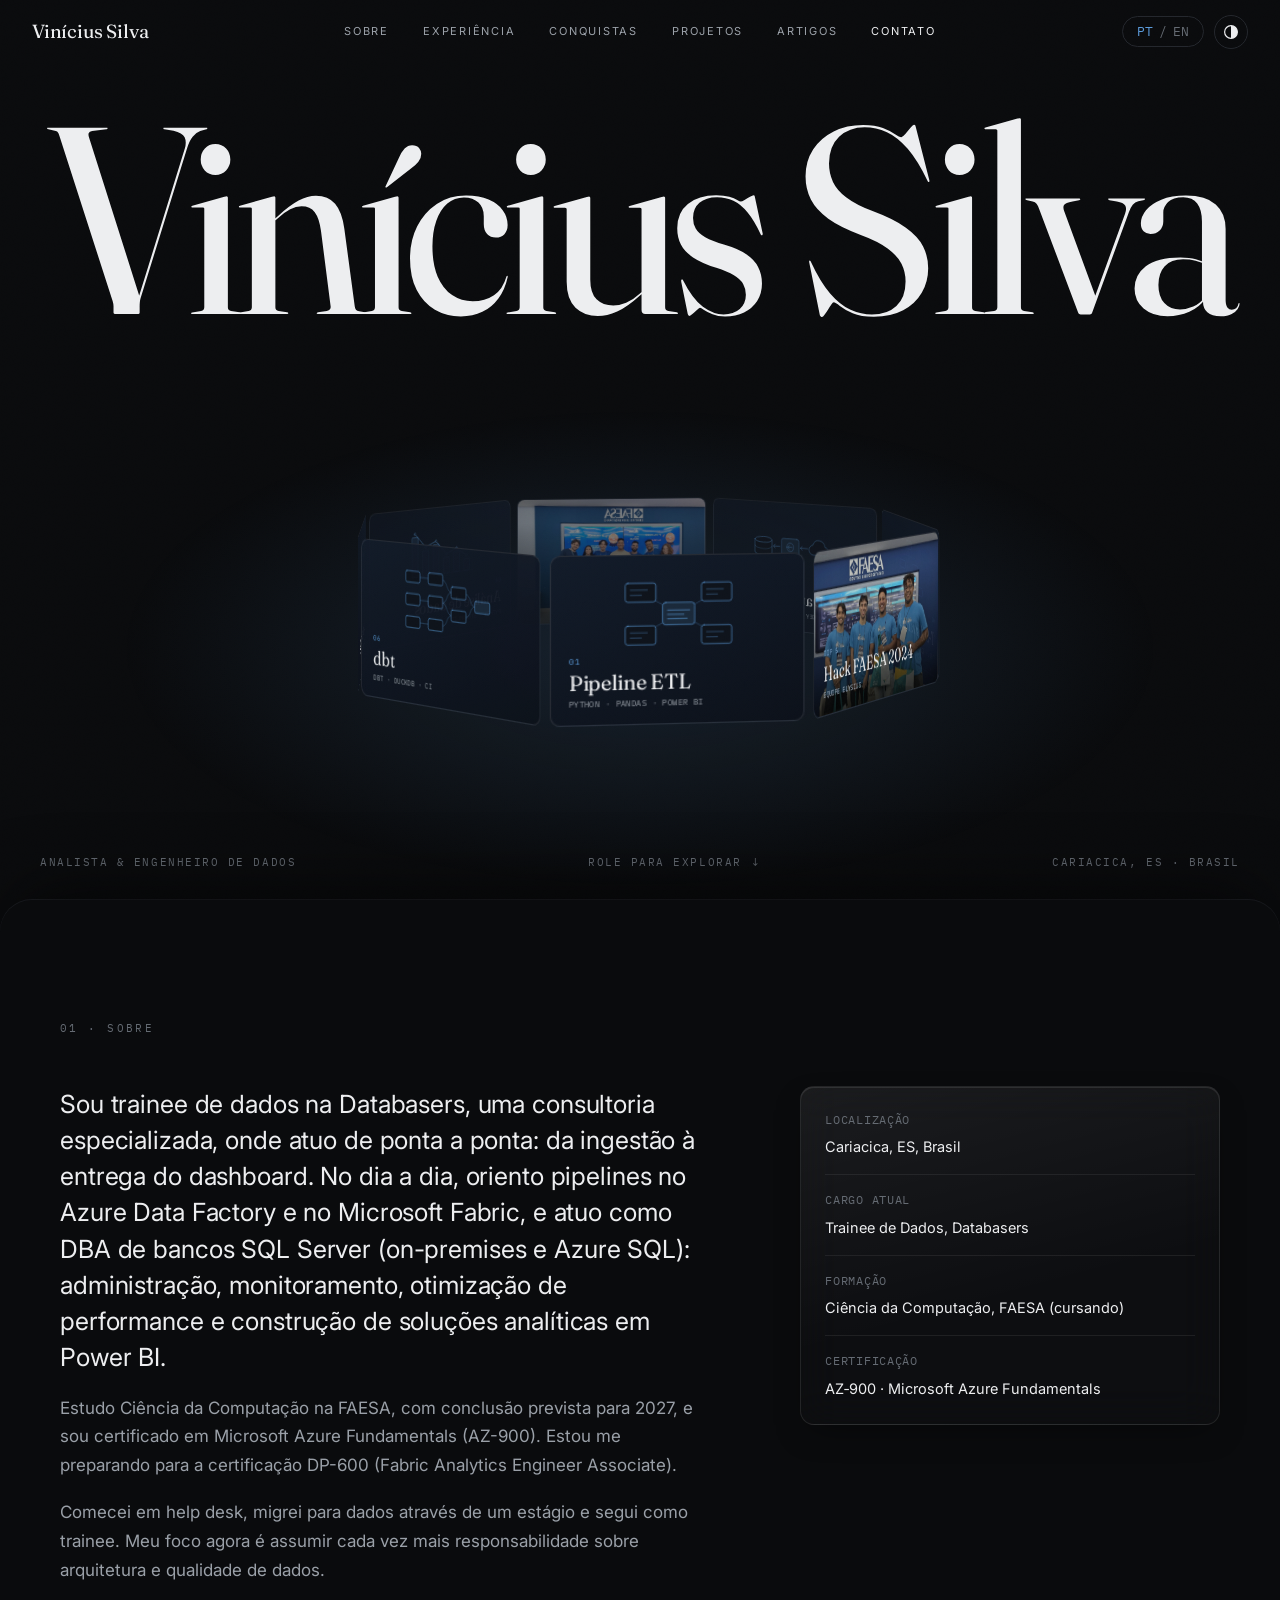
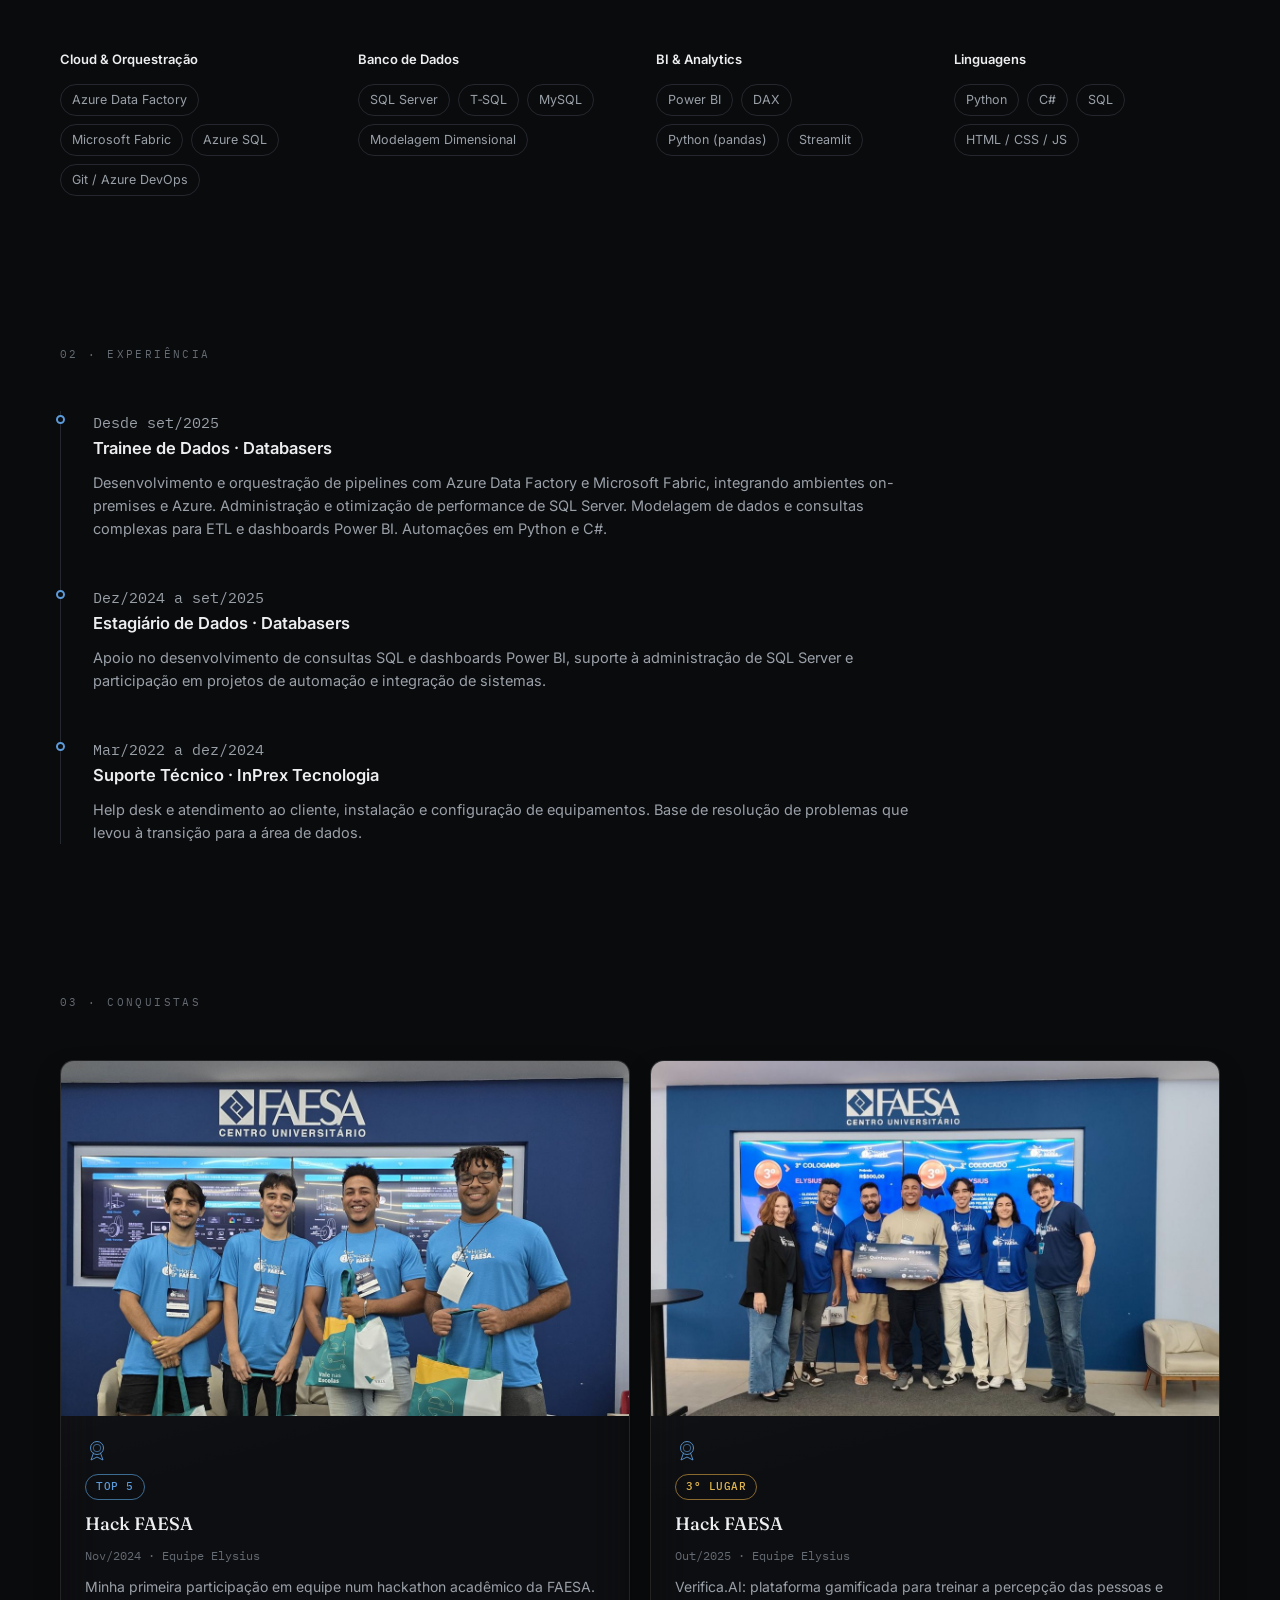
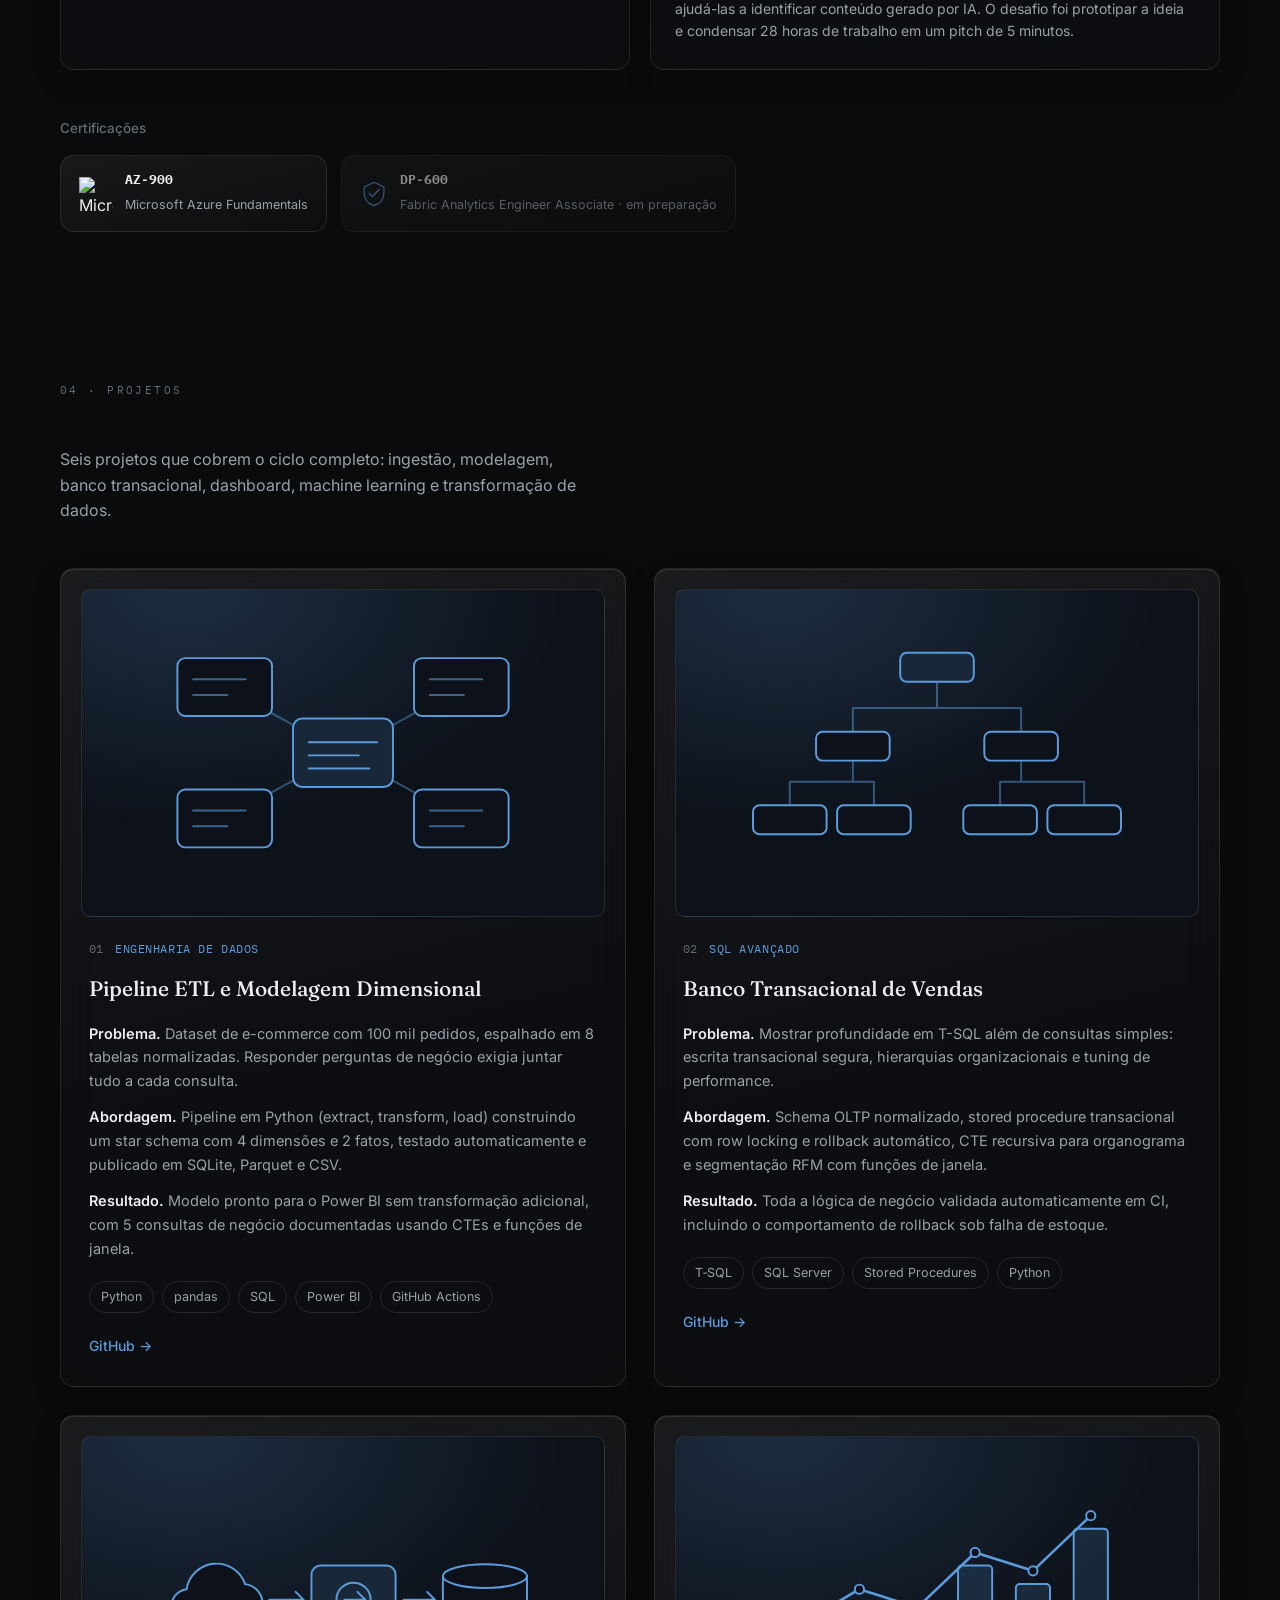
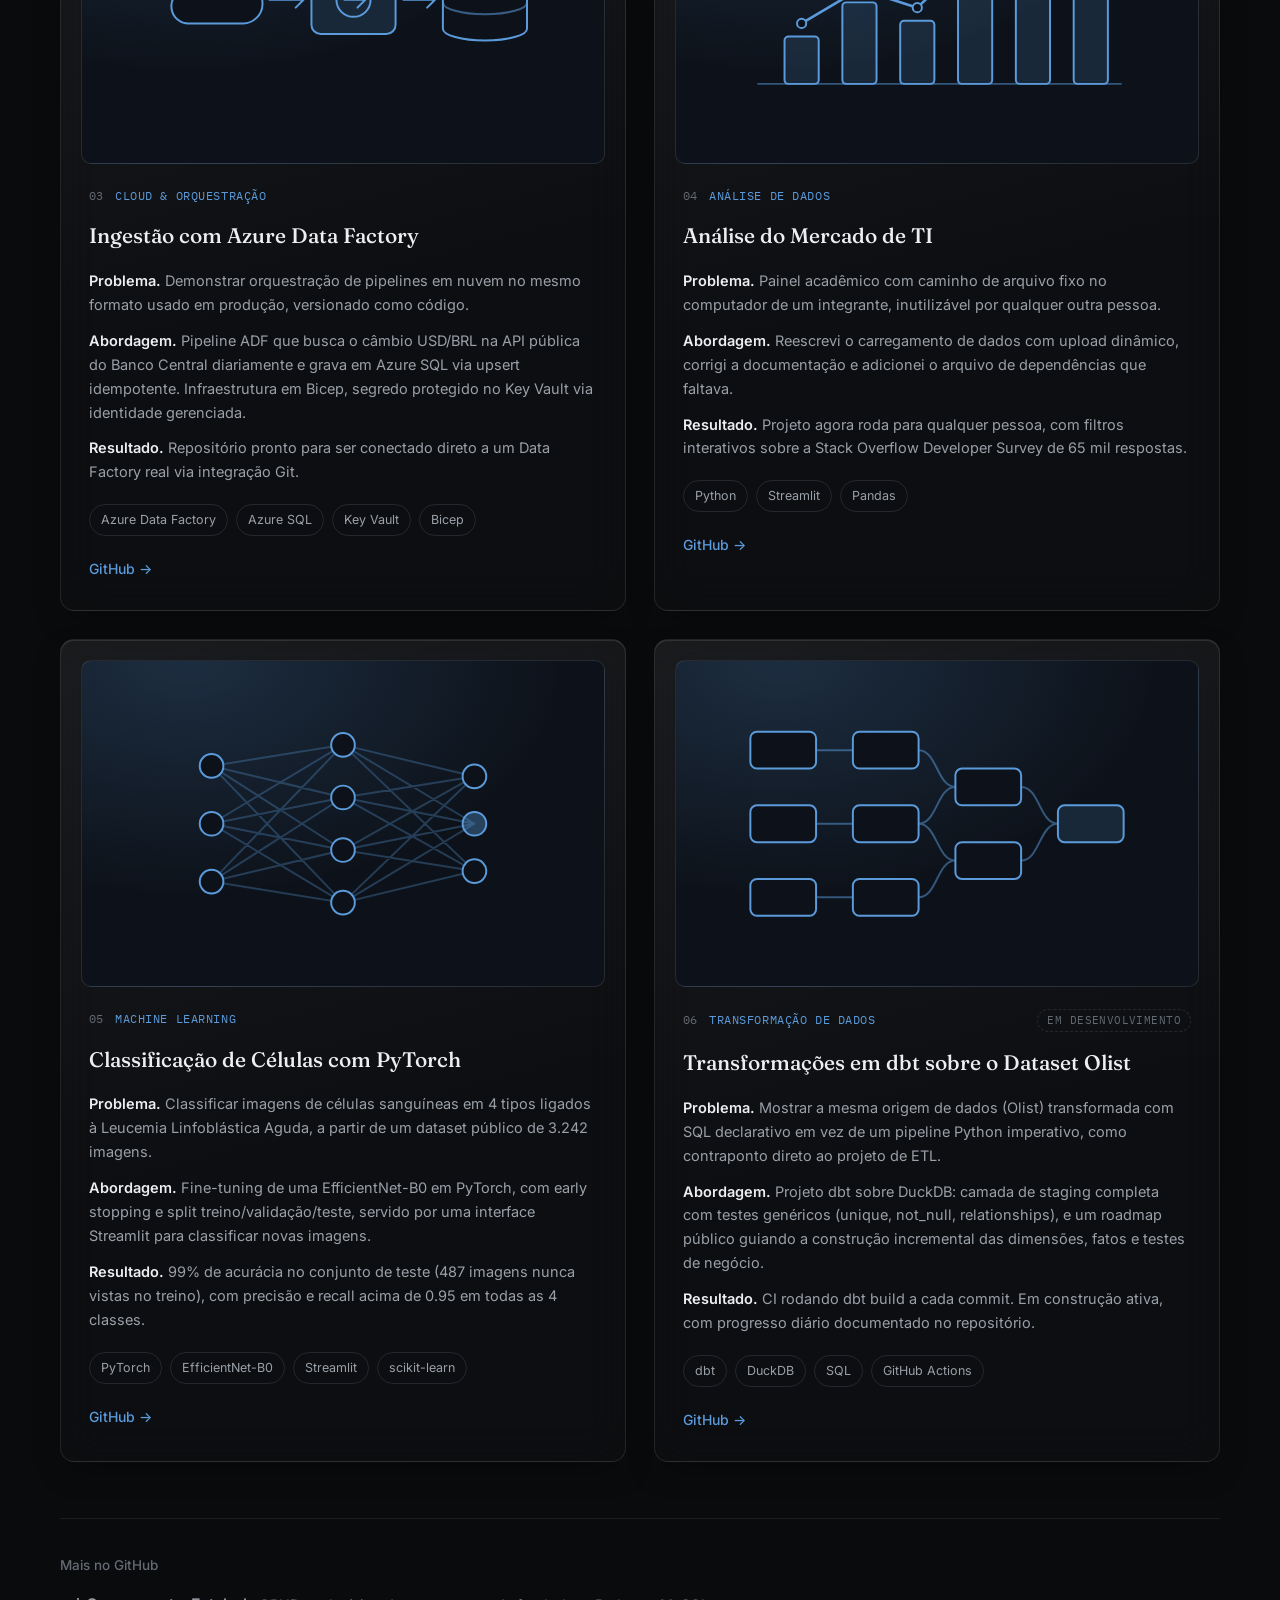
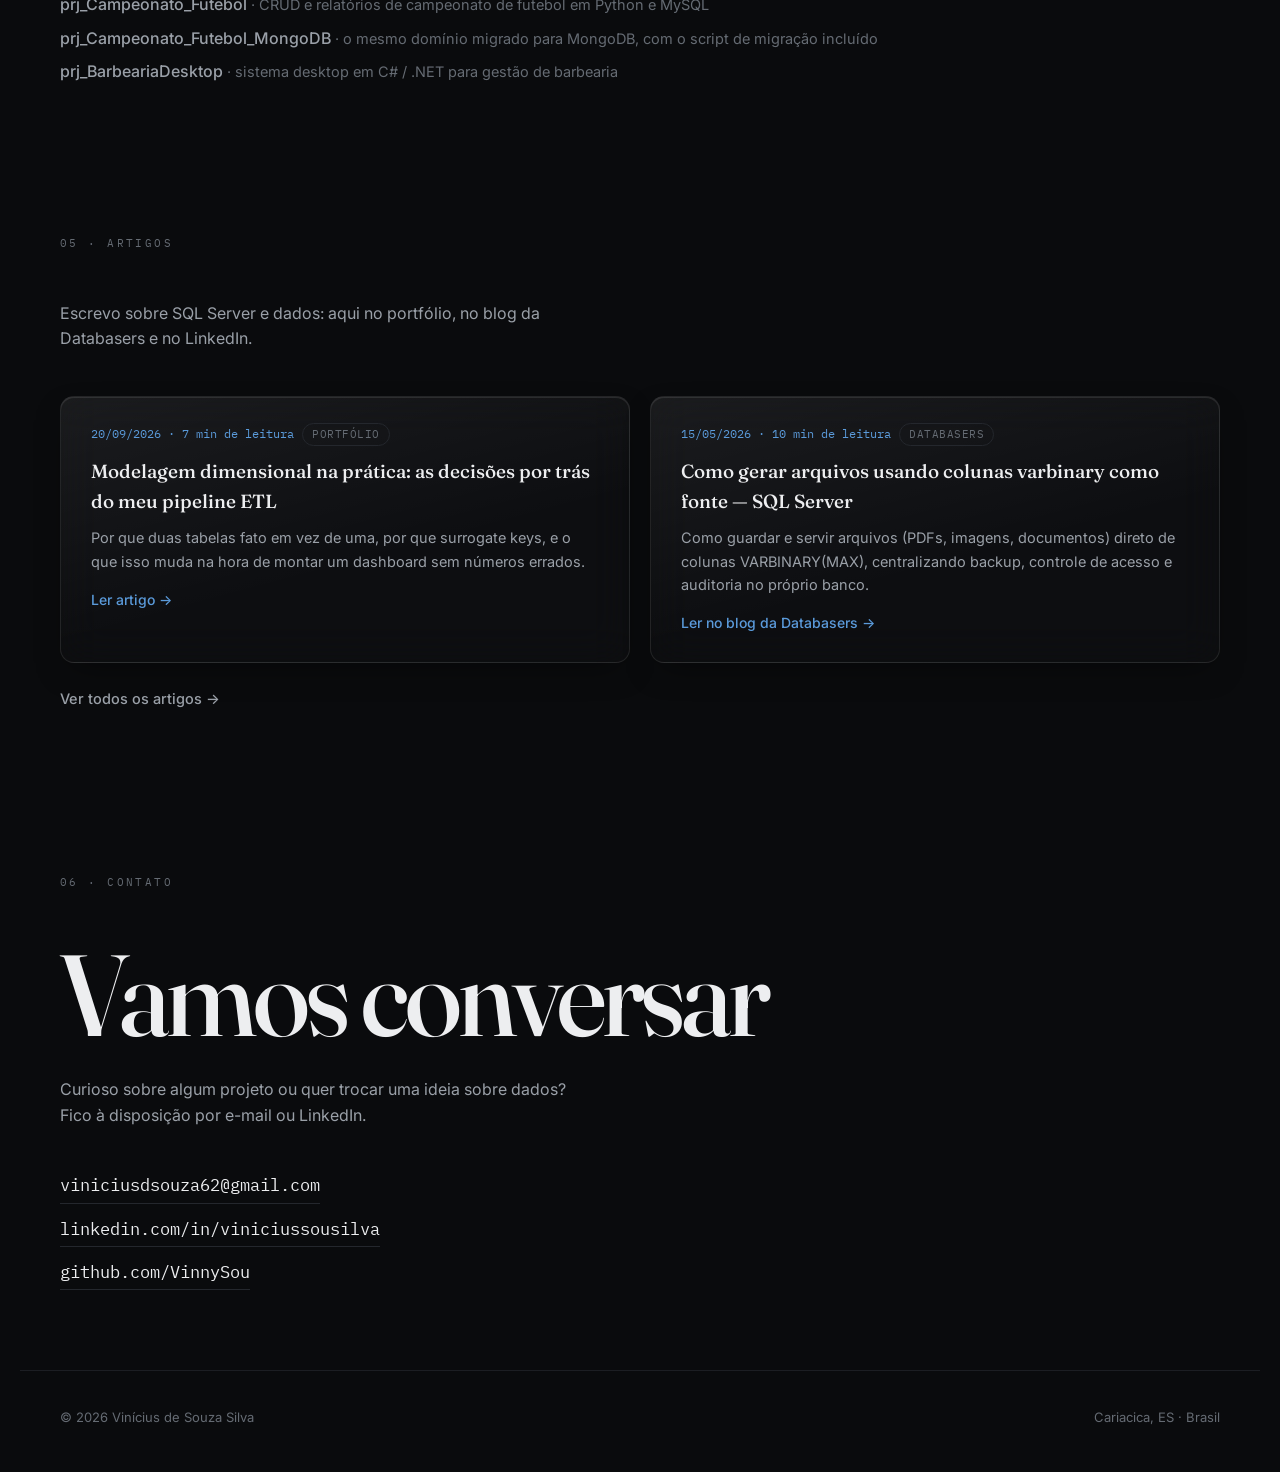
==== commit 7978dc16: "Ring panels: title and stack captions on every card, sturdier SVG fills" ====
--- a/index.html
+++ b/index.html
@@ -24,13 +24,13 @@
 <link href="https://fonts.googleapis.com/css2?family=Fraunces:opsz,wght@9..144,400;9..144,500;9..144,600&family=Inter:wght@400;500;600;700&family=IBM+Plex+Mono:wght@400;500&display=swap" rel="stylesheet">
 <script>try{var t=localStorage.getItem("vss-theme");if(t)document.documentElement.setAttribute("data-theme",t)}catch(e){}</script>
 <link rel="stylesheet" href="css/style.css?v=5">
-<link rel="stylesheet" href="css/home.css?v=5">
+<link rel="stylesheet" href="css/home.css?v=7">
 </head>
 <body>
 <div id="top"></div>
 <div class="noise-overlay" aria-hidden="true"></div>
 
-<svg width="0" height="0" style="position:absolute" aria-hidden="true" focusable="false"><defs><symbol id="art-etl" viewBox="0 0 320 200"><g fill="none" stroke="currentColor" stroke-width="1.5" stroke-linecap="round" stroke-linejoin="round"><path d="M70 50L160 100M250 50L160 100M70 150L160 100M250 150L160 100" opacity=".45"/><rect x="34" y="28" width="72" height="44" rx="6" fill="var(--art-bg)"/><path d="M46 44h40M46 56h26" opacity=".6"/><rect x="214" y="28" width="72" height="44" rx="6" fill="var(--art-bg)"/><path d="M226 44h40M226 56h26" opacity=".6"/><rect x="34" y="128" width="72" height="44" rx="6" fill="var(--art-bg)"/><path d="M46 144h40M46 156h26" opacity=".6"/><rect x="214" y="128" width="72" height="44" rx="6" fill="var(--art-bg)"/><path d="M226 144h40M226 156h26" opacity=".6"/><rect x="122" y="74" width="76" height="52" rx="7" fill="var(--art-bg)"/><rect x="122" y="74" width="76" height="52" rx="7" fill="currentColor" fill-opacity=".16" stroke="none"/><path d="M134 92h52M134 102h38M134 112h46"/></g></symbol><symbol id="art-sql" viewBox="0 0 320 200"><g fill="none" stroke="currentColor" stroke-width="1.5" stroke-linecap="round" stroke-linejoin="round"><path d="M160 46V66M96 66H224M96 66V84M224 66V84" opacity=".5"/><path d="M96 106V122M48 122H112M48 122V140M112 122V140" opacity=".5"/><path d="M224 106V122M208 122H272M208 122V140M272 122V140" opacity=".5"/><rect x="132" y="24" width="56" height="22" rx="5" fill="var(--art-bg)"/><rect x="132" y="24" width="56" height="22" rx="5" fill="currentColor" fill-opacity=".16" stroke="none"/><rect x="68" y="84" width="56" height="22" rx="5" fill="var(--art-bg)"/><rect x="196" y="84" width="56" height="22" rx="5" fill="var(--art-bg)"/><rect x="20" y="140" width="56" height="22" rx="5" fill="var(--art-bg)"/><rect x="84" y="140" width="56" height="22" rx="5" fill="var(--art-bg)"/><rect x="180" y="140" width="56" height="22" rx="5" fill="var(--art-bg)"/><rect x="244" y="140" width="56" height="22" rx="5" fill="var(--art-bg)"/></g></symbol><symbol id="art-adf" viewBox="0 0 320 200"><g fill="none" stroke="currentColor" stroke-width="1.5" stroke-linecap="round" stroke-linejoin="round"><path d="M44 118h40a15 15 0 0 0 1.5-29.9A23 23 0 0 0 41 92a13 13 0 0 0 3 26z" fill="var(--art-bg)"/><path d="M104 100H130M124 94l6 6-6 6"/><rect x="136" y="74" width="64" height="52" rx="7" fill="var(--art-bg)"/><rect x="136" y="74" width="64" height="52" rx="7" fill="currentColor" fill-opacity=".16" stroke="none"/><circle cx="168" cy="100" r="13"/><path d="M161 100h14M171 94l6 6-6 6"/><path d="M206 100H230M224 94l6 6-6 6"/><path d="M236 82v40a32 9 0 0 0 64 0V82" fill="var(--art-bg)"/><ellipse cx="268" cy="82" rx="32" ry="9" fill="var(--art-bg)"/><path d="M236 102a32 9 0 0 0 64 0" opacity=".55"/></g></symbol><symbol id="art-analysis" viewBox="0 0 320 200"><g fill="none" stroke="currentColor" stroke-width="1.5" stroke-linecap="round" stroke-linejoin="round"><path d="M24 164H300" opacity=".5"/><rect x="44" y="128" width="26" height="36" rx="3" fill="currentColor" fill-opacity=".16"/><rect x="88" y="102" width="26" height="62" rx="3" fill="currentColor" fill-opacity=".16"/><rect x="132" y="116" width="26" height="48" rx="3" fill="currentColor" fill-opacity=".16"/><rect x="176" y="74" width="26" height="90" rx="3" fill="currentColor" fill-opacity=".16"/><rect x="220" y="88" width="26" height="76" rx="3" fill="currentColor" fill-opacity=".16"/><rect x="264" y="46" width="26" height="118" rx="3" fill="currentColor" fill-opacity=".16"/><path d="M57 118L101 92L145 106L189 64L233 78L277 36" stroke-width="2"/><circle cx="57" cy="118" r="3.5" fill="var(--art-bg)"/><circle cx="101" cy="92" r="3.5" fill="var(--art-bg)"/><circle cx="145" cy="106" r="3.5" fill="var(--art-bg)"/><circle cx="189" cy="64" r="3.5" fill="var(--art-bg)"/><circle cx="233" cy="78" r="3.5" fill="var(--art-bg)"/><circle cx="277" cy="36" r="3.5" fill="var(--art-bg)"/></g></symbol><symbol id="art-ml" viewBox="0 0 320 200"><g fill="none" stroke="currentColor" stroke-width="1.5" stroke-linecap="round" stroke-linejoin="round"><path d="M60 56L160 40M60 56L160 80M60 56L160 120M60 56L160 160M60 100L160 40M60 100L160 80M60 100L160 120M60 100L160 160M60 144L160 40M60 144L160 80M60 144L160 120M60 144L160 160M160 40L260 64M160 40L260 100M160 40L260 136M160 80L260 64M160 80L260 100M160 80L260 136M160 120L260 64M160 120L260 100M160 120L260 136M160 160L260 64M160 160L260 100M160 160L260 136" opacity=".3"/><circle cx="60" cy="56" r="9" fill="var(--art-bg)"/><circle cx="60" cy="100" r="9" fill="var(--art-bg)"/><circle cx="60" cy="144" r="9" fill="var(--art-bg)"/><circle cx="160" cy="40" r="9" fill="var(--art-bg)"/><circle cx="160" cy="80" r="9" fill="var(--art-bg)"/><circle cx="160" cy="120" r="9" fill="var(--art-bg)"/><circle cx="160" cy="160" r="9" fill="var(--art-bg)"/><circle cx="260" cy="64" r="9" fill="var(--art-bg)"/><circle cx="260" cy="100" r="9" fill="currentColor" fill-opacity=".35"/><circle cx="260" cy="136" r="9" fill="var(--art-bg)"/></g></symbol><symbol id="art-dbt" viewBox="0 0 320 200"><g fill="none" stroke="currentColor" stroke-width="1.5" stroke-linecap="round" stroke-linejoin="round"><path d="M68 44.0C82.0 44.0 82.0 44.0 96 44.0M68 100.0C82.0 100.0 82.0 100.0 96 100.0M68 156.0C82.0 156.0 82.0 156.0 96 156.0M146 44.0C160.0 44.0 160.0 72.0 174 72.0M146 100.0C160.0 100.0 160.0 72.0 174 72.0M146 100.0C160.0 100.0 160.0 128.0 174 128.0M146 156.0C160.0 156.0 160.0 128.0 174 128.0M224 72.0C238.0 72.0 238.0 100.0 252 100.0M224 128.0C238.0 128.0 238.0 100.0 252 100.0" opacity=".5"/><rect x="18" y="30" width="50" height="28" rx="5" fill="var(--art-bg)"/><rect x="18" y="86" width="50" height="28" rx="5" fill="var(--art-bg)"/><rect x="18" y="142" width="50" height="28" rx="5" fill="var(--art-bg)"/><rect x="96" y="30" width="50" height="28" rx="5" fill="var(--art-bg)"/><rect x="96" y="86" width="50" height="28" rx="5" fill="var(--art-bg)"/><rect x="96" y="142" width="50" height="28" rx="5" fill="var(--art-bg)"/><rect x="174" y="58" width="50" height="28" rx="5" fill="var(--art-bg)"/><rect x="174" y="114" width="50" height="28" rx="5" fill="var(--art-bg)"/><rect x="252" y="86" width="50" height="28" rx="5" fill="var(--art-bg)"/><rect x="252" y="86" width="50" height="28" rx="5" fill="currentColor" fill-opacity=".16" stroke="none"/></g></symbol></defs></svg>
+<svg width="0" height="0" style="position:absolute" aria-hidden="true" focusable="false"><defs><symbol id="art-etl" viewBox="0 0 320 200"><g fill="none" stroke="currentColor" stroke-width="1.5" stroke-linecap="round" stroke-linejoin="round"><path d="M70 50L160 100M250 50L160 100M70 150L160 100M250 150L160 100" opacity=".45"/><rect x="34" y="28" width="72" height="44" rx="6" style="fill:var(--art-bg)"/><path d="M46 44h40M46 56h26" opacity=".6"/><rect x="214" y="28" width="72" height="44" rx="6" style="fill:var(--art-bg)"/><path d="M226 44h40M226 56h26" opacity=".6"/><rect x="34" y="128" width="72" height="44" rx="6" style="fill:var(--art-bg)"/><path d="M46 144h40M46 156h26" opacity=".6"/><rect x="214" y="128" width="72" height="44" rx="6" style="fill:var(--art-bg)"/><path d="M226 144h40M226 156h26" opacity=".6"/><rect x="122" y="74" width="76" height="52" rx="7" style="fill:var(--art-bg)"/><rect x="122" y="74" width="76" height="52" rx="7" fill="currentColor" fill-opacity=".16" stroke="none"/><path d="M134 92h52M134 102h38M134 112h46"/></g></symbol><symbol id="art-sql" viewBox="0 0 320 200"><g fill="none" stroke="currentColor" stroke-width="1.5" stroke-linecap="round" stroke-linejoin="round"><path d="M160 46V66M96 66H224M96 66V84M224 66V84" opacity=".5"/><path d="M96 106V122M48 122H112M48 122V140M112 122V140" opacity=".5"/><path d="M224 106V122M208 122H272M208 122V140M272 122V140" opacity=".5"/><rect x="132" y="24" width="56" height="22" rx="5" style="fill:var(--art-bg)"/><rect x="132" y="24" width="56" height="22" rx="5" fill="currentColor" fill-opacity=".16" stroke="none"/><rect x="68" y="84" width="56" height="22" rx="5" style="fill:var(--art-bg)"/><rect x="196" y="84" width="56" height="22" rx="5" style="fill:var(--art-bg)"/><rect x="20" y="140" width="56" height="22" rx="5" style="fill:var(--art-bg)"/><rect x="84" y="140" width="56" height="22" rx="5" style="fill:var(--art-bg)"/><rect x="180" y="140" width="56" height="22" rx="5" style="fill:var(--art-bg)"/><rect x="244" y="140" width="56" height="22" rx="5" style="fill:var(--art-bg)"/></g></symbol><symbol id="art-adf" viewBox="0 0 320 200"><g fill="none" stroke="currentColor" stroke-width="1.5" stroke-linecap="round" stroke-linejoin="round"><path d="M44 118h40a15 15 0 0 0 1.5-29.9A23 23 0 0 0 41 92a13 13 0 0 0 3 26z" style="fill:var(--art-bg)"/><path d="M104 100H130M124 94l6 6-6 6"/><rect x="136" y="74" width="64" height="52" rx="7" style="fill:var(--art-bg)"/><rect x="136" y="74" width="64" height="52" rx="7" fill="currentColor" fill-opacity=".16" stroke="none"/><circle cx="168" cy="100" r="13"/><path d="M161 100h14M171 94l6 6-6 6"/><path d="M206 100H230M224 94l6 6-6 6"/><path d="M236 82v40a32 9 0 0 0 64 0V82" style="fill:var(--art-bg)"/><ellipse cx="268" cy="82" rx="32" ry="9" style="fill:var(--art-bg)"/><path d="M236 102a32 9 0 0 0 64 0" opacity=".55"/></g></symbol><symbol id="art-analysis" viewBox="0 0 320 200"><g fill="none" stroke="currentColor" stroke-width="1.5" stroke-linecap="round" stroke-linejoin="round"><path d="M24 164H300" opacity=".5"/><rect x="44" y="128" width="26" height="36" rx="3" fill="currentColor" fill-opacity=".16"/><rect x="88" y="102" width="26" height="62" rx="3" fill="currentColor" fill-opacity=".16"/><rect x="132" y="116" width="26" height="48" rx="3" fill="currentColor" fill-opacity=".16"/><rect x="176" y="74" width="26" height="90" rx="3" fill="currentColor" fill-opacity=".16"/><rect x="220" y="88" width="26" height="76" rx="3" fill="currentColor" fill-opacity=".16"/><rect x="264" y="46" width="26" height="118" rx="3" fill="currentColor" fill-opacity=".16"/><path d="M57 118L101 92L145 106L189 64L233 78L277 36" stroke-width="2"/><circle cx="57" cy="118" r="3.5" style="fill:var(--art-bg)"/><circle cx="101" cy="92" r="3.5" style="fill:var(--art-bg)"/><circle cx="145" cy="106" r="3.5" style="fill:var(--art-bg)"/><circle cx="189" cy="64" r="3.5" style="fill:var(--art-bg)"/><circle cx="233" cy="78" r="3.5" style="fill:var(--art-bg)"/><circle cx="277" cy="36" r="3.5" style="fill:var(--art-bg)"/></g></symbol><symbol id="art-ml" viewBox="0 0 320 200"><g fill="none" stroke="currentColor" stroke-width="1.5" stroke-linecap="round" stroke-linejoin="round"><path d="M60 56L160 40M60 56L160 80M60 56L160 120M60 56L160 160M60 100L160 40M60 100L160 80M60 100L160 120M60 100L160 160M60 144L160 40M60 144L160 80M60 144L160 120M60 144L160 160M160 40L260 64M160 40L260 100M160 40L260 136M160 80L260 64M160 80L260 100M160 80L260 136M160 120L260 64M160 120L260 100M160 120L260 136M160 160L260 64M160 160L260 100M160 160L260 136" opacity=".3"/><circle cx="60" cy="56" r="9" style="fill:var(--art-bg)"/><circle cx="60" cy="100" r="9" style="fill:var(--art-bg)"/><circle cx="60" cy="144" r="9" style="fill:var(--art-bg)"/><circle cx="160" cy="40" r="9" style="fill:var(--art-bg)"/><circle cx="160" cy="80" r="9" style="fill:var(--art-bg)"/><circle cx="160" cy="120" r="9" style="fill:var(--art-bg)"/><circle cx="160" cy="160" r="9" style="fill:var(--art-bg)"/><circle cx="260" cy="64" r="9" style="fill:var(--art-bg)"/><circle cx="260" cy="100" r="9" fill="currentColor" fill-opacity=".35"/><circle cx="260" cy="136" r="9" style="fill:var(--art-bg)"/></g></symbol><symbol id="art-dbt" viewBox="0 0 320 200"><g fill="none" stroke="currentColor" stroke-width="1.5" stroke-linecap="round" stroke-linejoin="round"><path d="M68 44.0C82.0 44.0 82.0 44.0 96 44.0M68 100.0C82.0 100.0 82.0 100.0 96 100.0M68 156.0C82.0 156.0 82.0 156.0 96 156.0M146 44.0C160.0 44.0 160.0 72.0 174 72.0M146 100.0C160.0 100.0 160.0 72.0 174 72.0M146 100.0C160.0 100.0 160.0 128.0 174 128.0M146 156.0C160.0 156.0 160.0 128.0 174 128.0M224 72.0C238.0 72.0 238.0 100.0 252 100.0M224 128.0C238.0 128.0 238.0 100.0 252 100.0" opacity=".5"/><rect x="18" y="30" width="50" height="28" rx="5" style="fill:var(--art-bg)"/><rect x="18" y="86" width="50" height="28" rx="5" style="fill:var(--art-bg)"/><rect x="18" y="142" width="50" height="28" rx="5" style="fill:var(--art-bg)"/><rect x="96" y="30" width="50" height="28" rx="5" style="fill:var(--art-bg)"/><rect x="96" y="86" width="50" height="28" rx="5" style="fill:var(--art-bg)"/><rect x="96" y="142" width="50" height="28" rx="5" style="fill:var(--art-bg)"/><rect x="174" y="58" width="50" height="28" rx="5" style="fill:var(--art-bg)"/><rect x="174" y="114" width="50" height="28" rx="5" style="fill:var(--art-bg)"/><rect x="252" y="86" width="50" height="28" rx="5" style="fill:var(--art-bg)"/><rect x="252" y="86" width="50" height="28" rx="5" fill="currentColor" fill-opacity=".16" stroke="none"/></g></symbol></defs></svg>
 
 <header class="topbar" id="topbar">
   <a href="#top" class="topbar-brand">Vinícius Silva</a>
@@ -68,14 +68,14 @@
   <h1 class="hero-name" id="hero-name"><span class="sr-only">Vinícius de Souza Silva</span><span class="hero-name-text" aria-hidden="true"><span class="nm">Vinícius</span> <span class="nm">Silva</span></span></h1>
   <div class="ring-stage" aria-hidden="true">
     <div class="ring" id="ring">
-      <figure class="panel" style="--i:0"><svg class="panel-art" viewBox="0 0 320 200"><use href="#art-etl"/></svg><figcaption><span class="panel-idx">01</span><span data-i18n="ring.etl">Pipeline ETL</span></figcaption></figure>
-      <figure class="panel panel--photo" style="--i:1"><img src="assets/hackfaesa-2024.jpg" alt="" width="1200" height="750"><figcaption><span class="panel-idx">Top 5</span><span>Hack FAESA 2024</span></figcaption></figure>
-      <figure class="panel" style="--i:2"><svg class="panel-art" viewBox="0 0 320 200"><use href="#art-sql"/></svg><figcaption><span class="panel-idx">02</span><span data-i18n="ring.sql">T-SQL avançado</span></figcaption></figure>
-      <figure class="panel" style="--i:3"><svg class="panel-art" viewBox="0 0 320 200"><use href="#art-adf"/></svg><figcaption><span class="panel-idx">03</span><span data-i18n="ring.adf">Azure Data Factory</span></figcaption></figure>
-      <figure class="panel panel--photo" style="--i:4"><img src="assets/hackfaesa-2025.jpg" alt="" width="1200" height="750"><figcaption><span class="panel-idx">3º</span><span>Hack FAESA 2025</span></figcaption></figure>
-      <figure class="panel" style="--i:5"><svg class="panel-art" viewBox="0 0 320 200"><use href="#art-analysis"/></svg><figcaption><span class="panel-idx">04</span><span data-i18n="ring.analysis">Análise de dados</span></figcaption></figure>
-      <figure class="panel" style="--i:6"><svg class="panel-art" viewBox="0 0 320 200"><use href="#art-ml"/></svg><figcaption><span class="panel-idx">05</span><span data-i18n="ring.ml">Machine learning</span></figcaption></figure>
-      <figure class="panel" style="--i:7"><svg class="panel-art" viewBox="0 0 320 200"><use href="#art-dbt"/></svg><figcaption><span class="panel-idx">06</span><span data-i18n="ring.dbt">dbt</span></figcaption></figure>
+      <figure class="panel" style="--i:0"><svg class="panel-art" viewBox="0 0 320 200"><use href="#art-etl"/></svg><figcaption><span class="panel-idx">01</span><strong class="panel-title" data-i18n="ring.etl">Pipeline ETL</strong><span class="panel-tags">Python · pandas · Power BI</span></figcaption></figure>
+      <figure class="panel panel--photo" style="--i:1"><img src="assets/hackfaesa-2024.jpg" alt="" width="1200" height="750"><figcaption><span class="panel-idx">Top 5</span><strong class="panel-title">Hack FAESA 2024</strong><span class="panel-tags">Equipe Elysius</span></figcaption></figure>
+      <figure class="panel" style="--i:2"><svg class="panel-art" viewBox="0 0 320 200"><use href="#art-sql"/></svg><figcaption><span class="panel-idx">02</span><strong class="panel-title" data-i18n="ring.sql">T-SQL avançado</strong><span class="panel-tags">T-SQL · SQL Server</span></figcaption></figure>
+      <figure class="panel" style="--i:3"><svg class="panel-art" viewBox="0 0 320 200"><use href="#art-adf"/></svg><figcaption><span class="panel-idx">03</span><strong class="panel-title" data-i18n="ring.adf">Azure Data Factory</strong><span class="panel-tags">ADF · Bicep · Key Vault</span></figcaption></figure>
+      <figure class="panel panel--photo" style="--i:4"><img src="assets/hackfaesa-2025.jpg" alt="" width="1200" height="750"><figcaption><span class="panel-idx">3º lugar</span><strong class="panel-title">Hack FAESA 2025</strong><span class="panel-tags">Equipe Elysius</span></figcaption></figure>
+      <figure class="panel" style="--i:5"><svg class="panel-art" viewBox="0 0 320 200"><use href="#art-analysis"/></svg><figcaption><span class="panel-idx">04</span><strong class="panel-title" data-i18n="ring.analysis">Análise de dados</strong><span class="panel-tags">Python · Streamlit</span></figcaption></figure>
+      <figure class="panel" style="--i:6"><svg class="panel-art" viewBox="0 0 320 200"><use href="#art-ml"/></svg><figcaption><span class="panel-idx">05</span><strong class="panel-title" data-i18n="ring.ml">Machine learning</strong><span class="panel-tags">PyTorch · EfficientNet</span></figcaption></figure>
+      <figure class="panel" style="--i:7"><svg class="panel-art" viewBox="0 0 320 200"><use href="#art-dbt"/></svg><figcaption><span class="panel-idx">06</span><strong class="panel-title" data-i18n="ring.dbt">dbt</strong><span class="panel-tags">dbt · DuckDB · CI</span></figcaption></figure>
     </div>
   </div>
   <div class="hero-meta">
@@ -402,6 +402,6 @@
   </footer>
 </div>
 
-<script src="js/main.js?v=6"></script>
+<script src="js/main.js?v=7"></script>
 </body>
 </html>
--- a/css/home.css
+++ b/css/home.css
@@ -198,10 +198,12 @@
 }
 .panel-art {
   position: absolute;
-  inset: 0;
+  left: 0;
+  right: 0;
+  top: 0;
   width: 100%;
-  height: 100%;
-  padding: 7% 7% 15%;
+  height: 60%;
+  padding: 6% 9% 0;
 }
 .panel img {
   position: absolute;
@@ -216,23 +218,39 @@
   right: 0;
   bottom: 0;
   display: flex;
-  gap: 0.7em;
-  align-items: baseline;
-  padding: 0 7% 5%;
+  flex-direction: column;
+  gap: calc(var(--pw) * 0.012);
+  padding: 0 7% 5.5%;
+}
+.panel-idx {
   font-family: var(--font-mono);
-  font-size: calc(var(--pw) * 0.043);
-  line-height: 1.2;
-  letter-spacing: 0.08em;
+  font-size: calc(var(--pw) * 0.034);
+  letter-spacing: 0.1em;
+  text-transform: uppercase;
+  color: var(--accent);
+}
+.panel-title {
+  font-family: var(--font-display);
+  font-weight: 400;
+  font-size: calc(var(--pw) * 0.082);
+  line-height: 1.05;
+  letter-spacing: -0.01em;
+  color: var(--text);
+}
+.panel-tags {
+  font-family: var(--font-mono);
+  font-size: calc(var(--pw) * 0.032);
+  letter-spacing: 0.06em;
   text-transform: uppercase;
   color: var(--text-muted);
 }
-.panel-idx { color: var(--accent); }
 .panel--photo figcaption {
-  padding-top: 22%;
-  background: linear-gradient(to top, rgba(0, 0, 0, 0.72), transparent);
-  color: #e7edf5;
+  padding-top: 26%;
+  background: linear-gradient(to top, rgba(0, 0, 0, 0.78), transparent);
 }
 .panel--photo .panel-idx { color: #9cc4ee; }
+.panel--photo .panel-title { color: #fff; }
+.panel--photo .panel-tags { color: #c9d6e6; }
 
 .hero-meta {
   position: absolute;
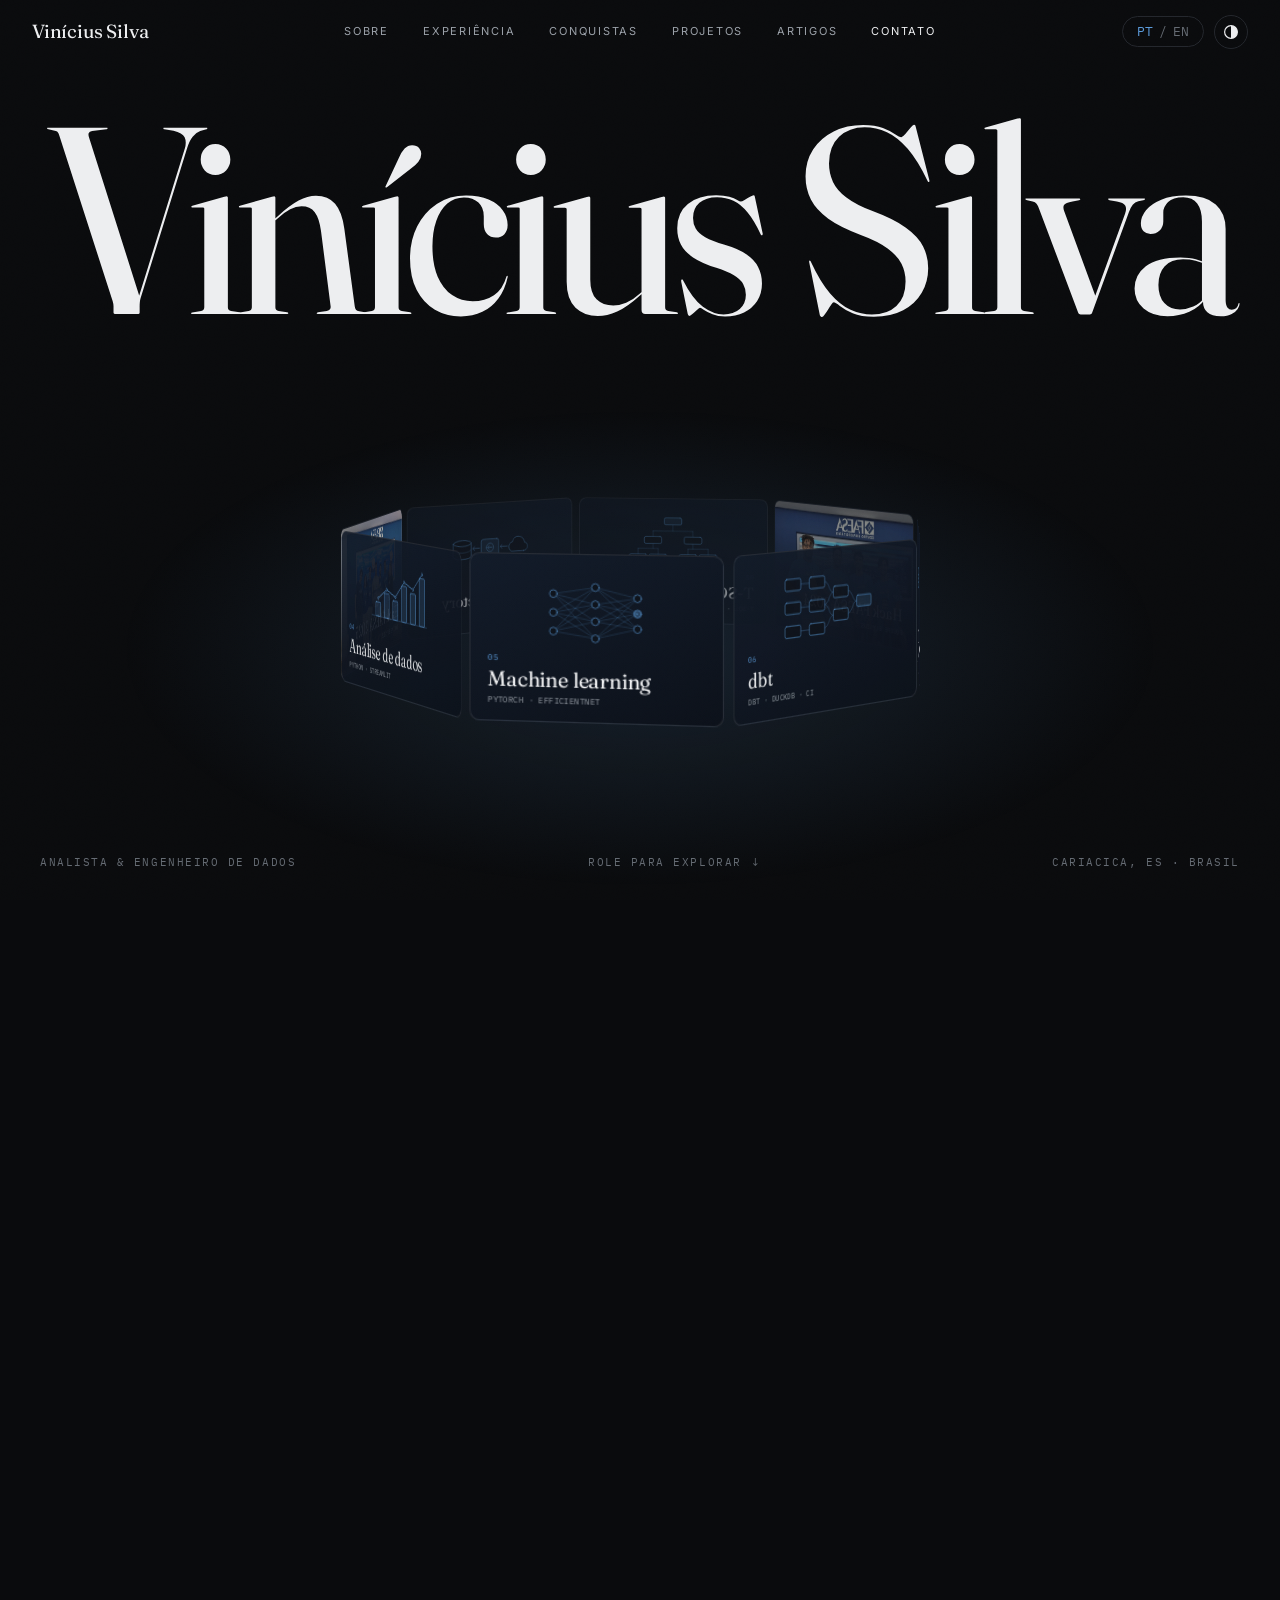
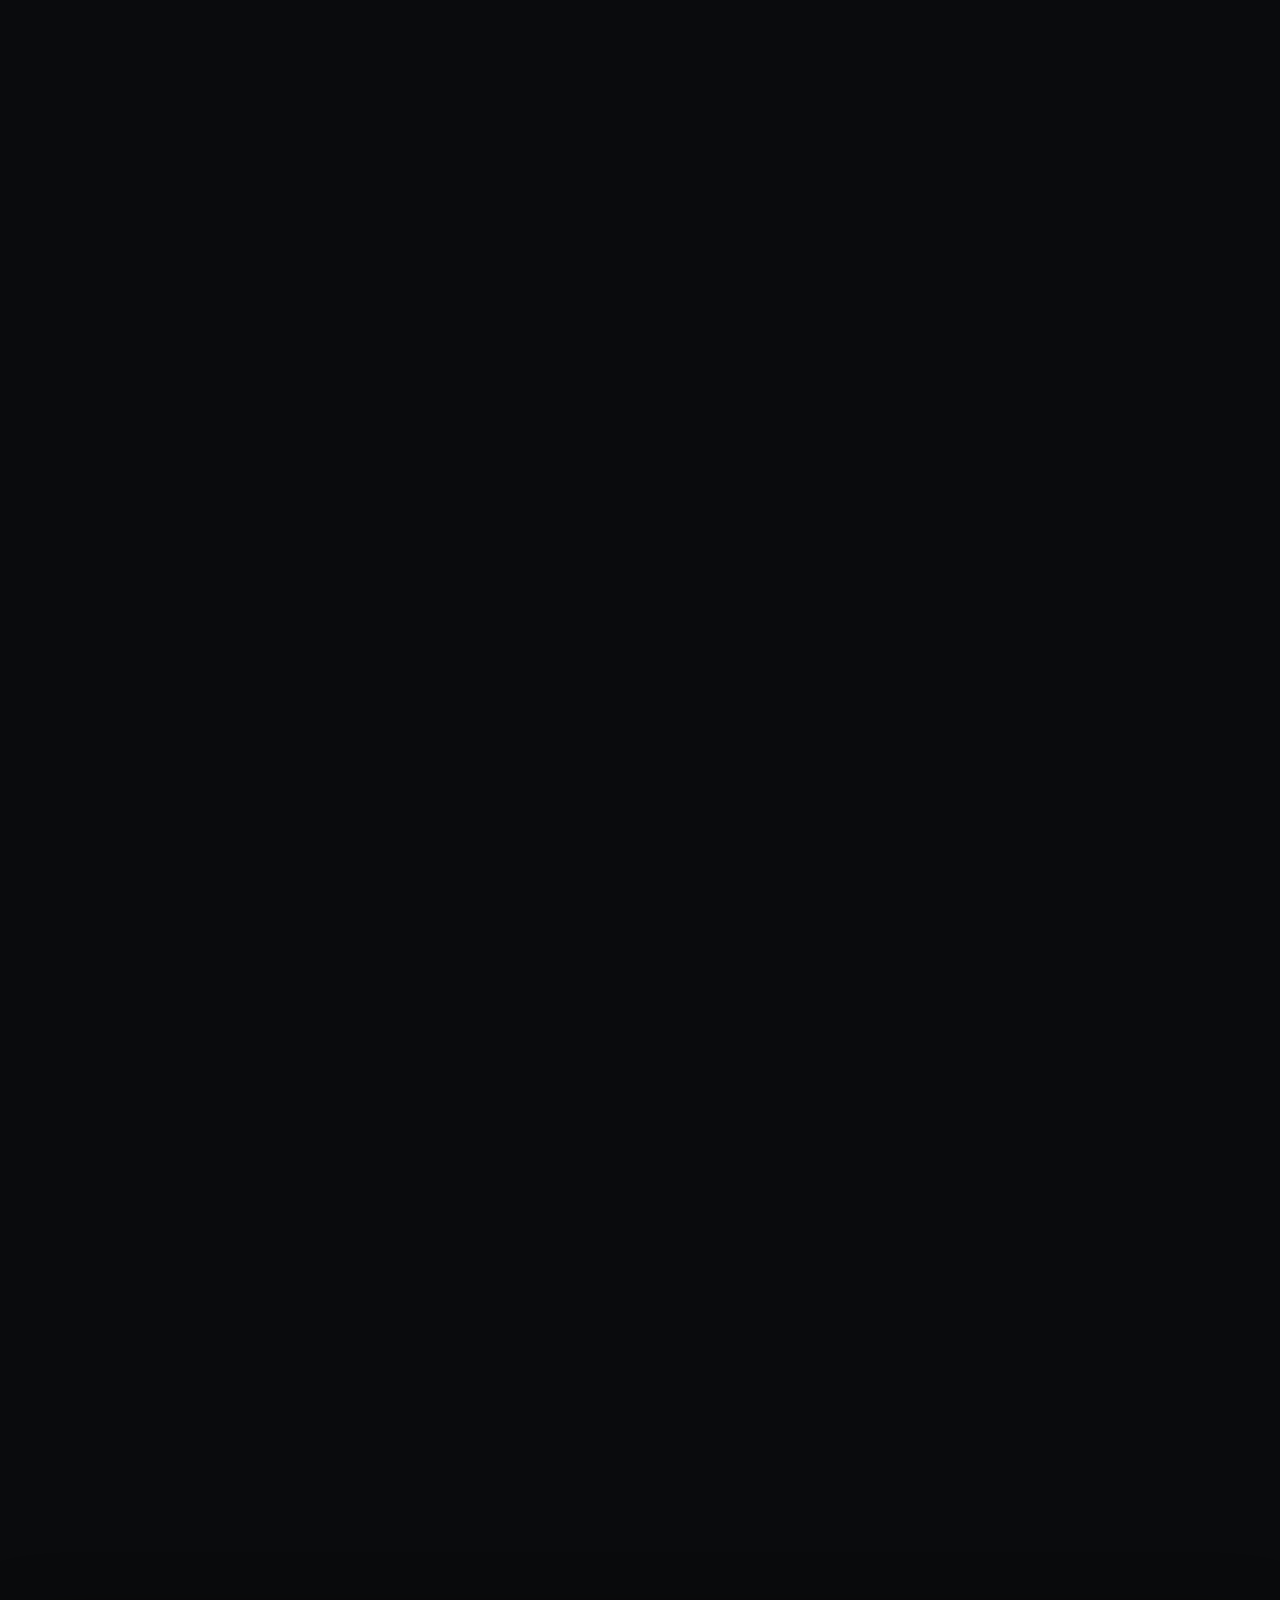
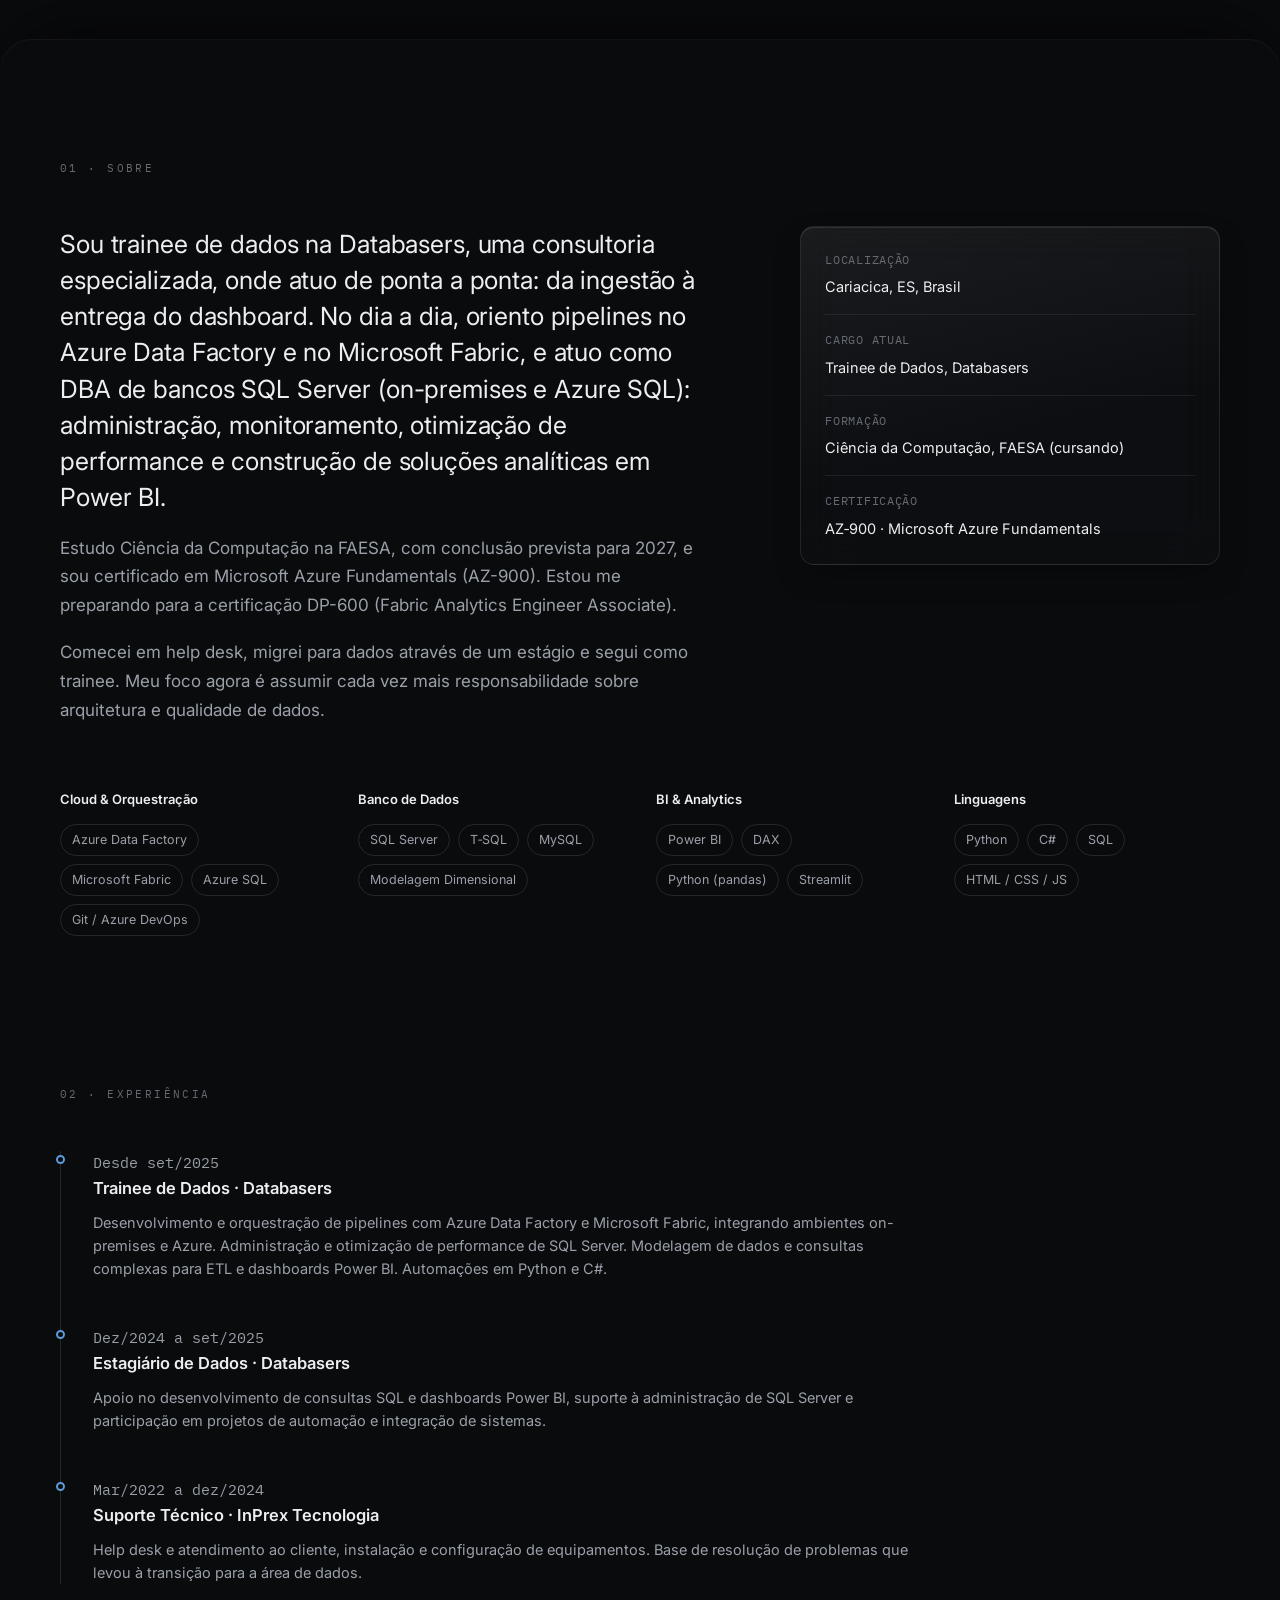
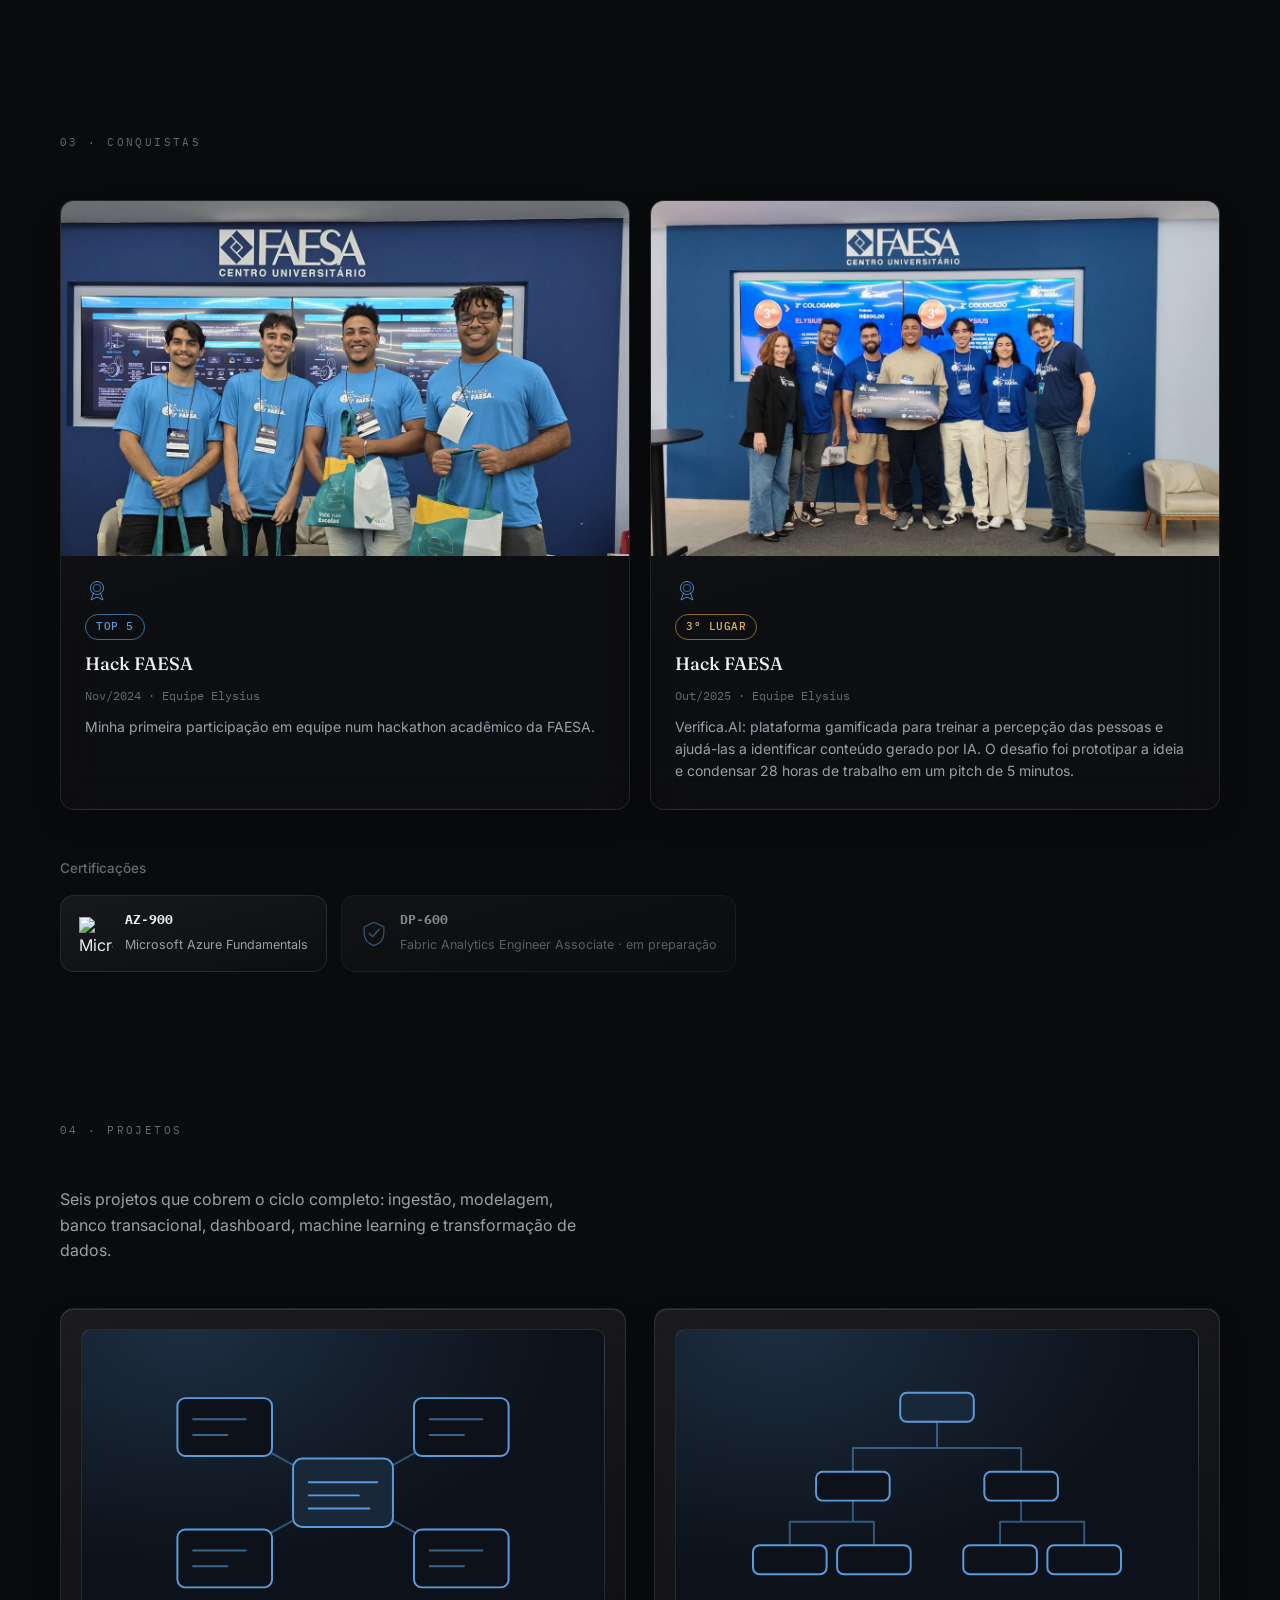
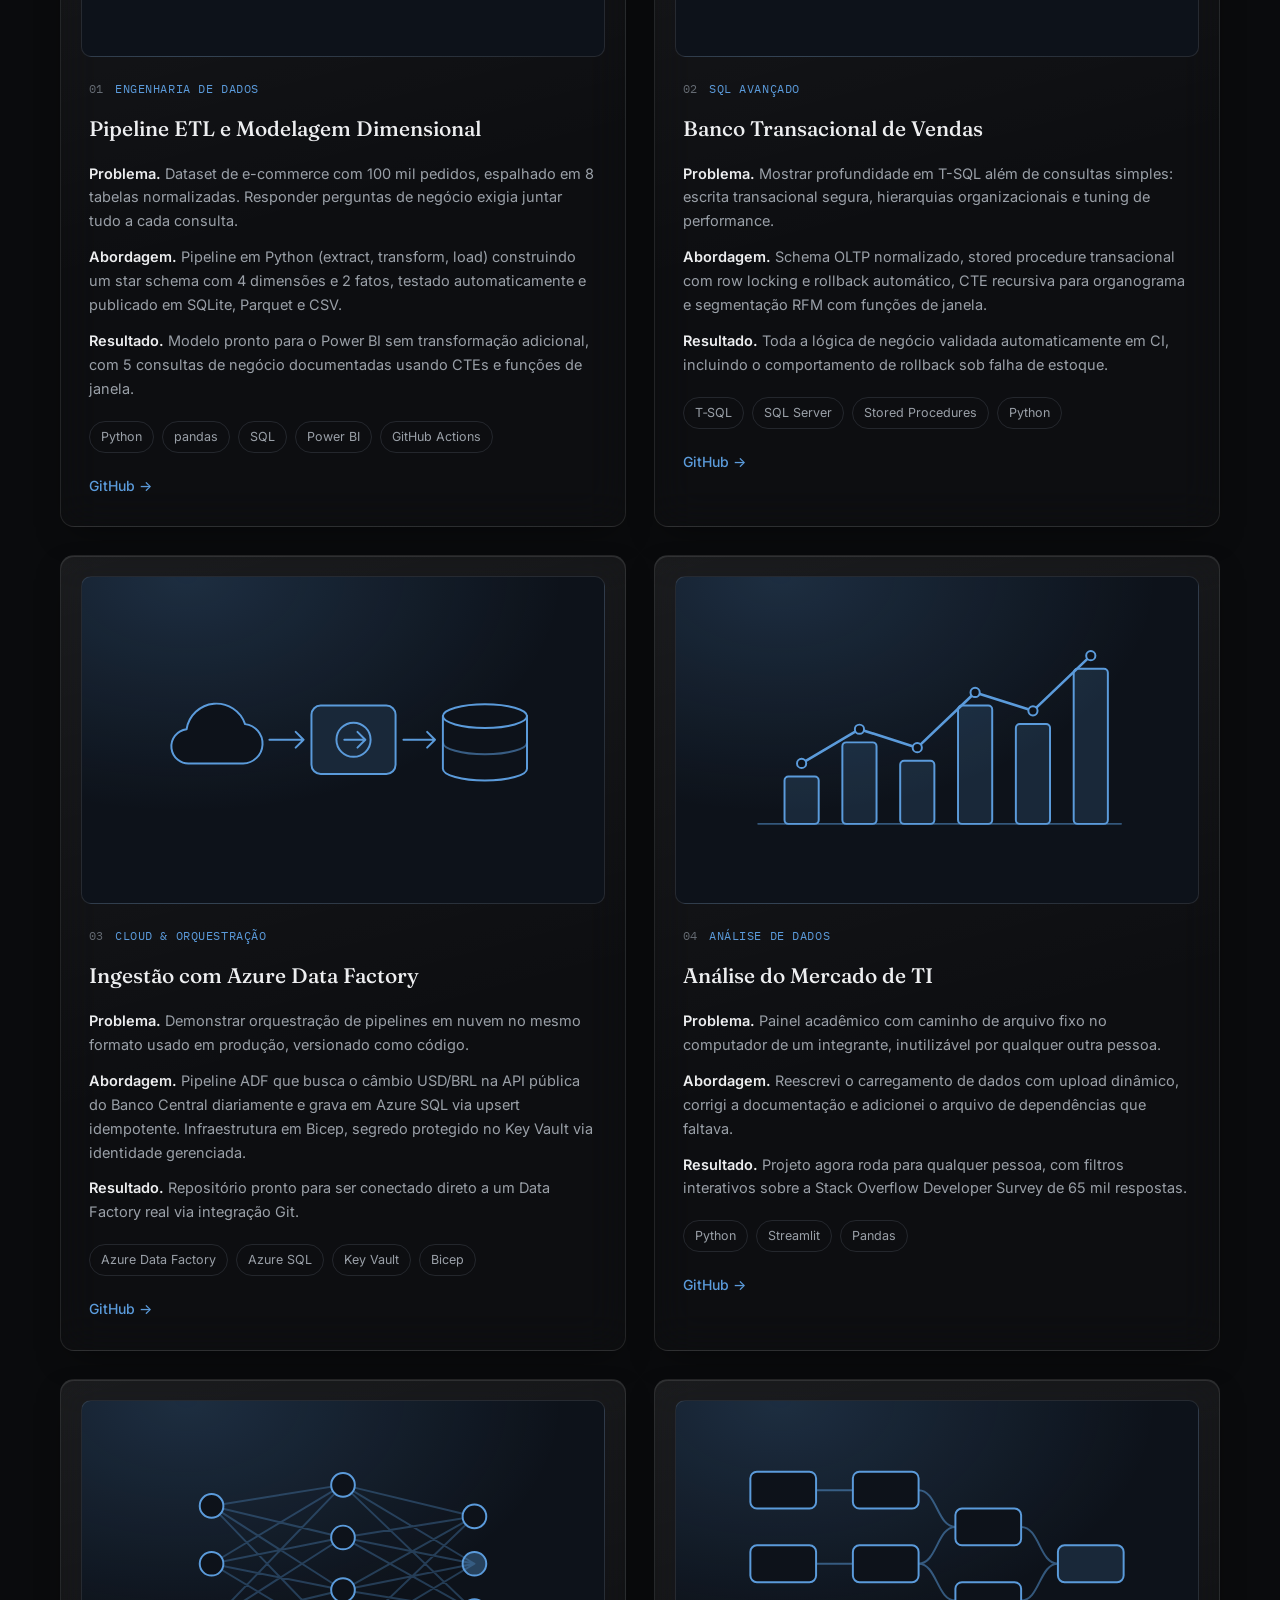
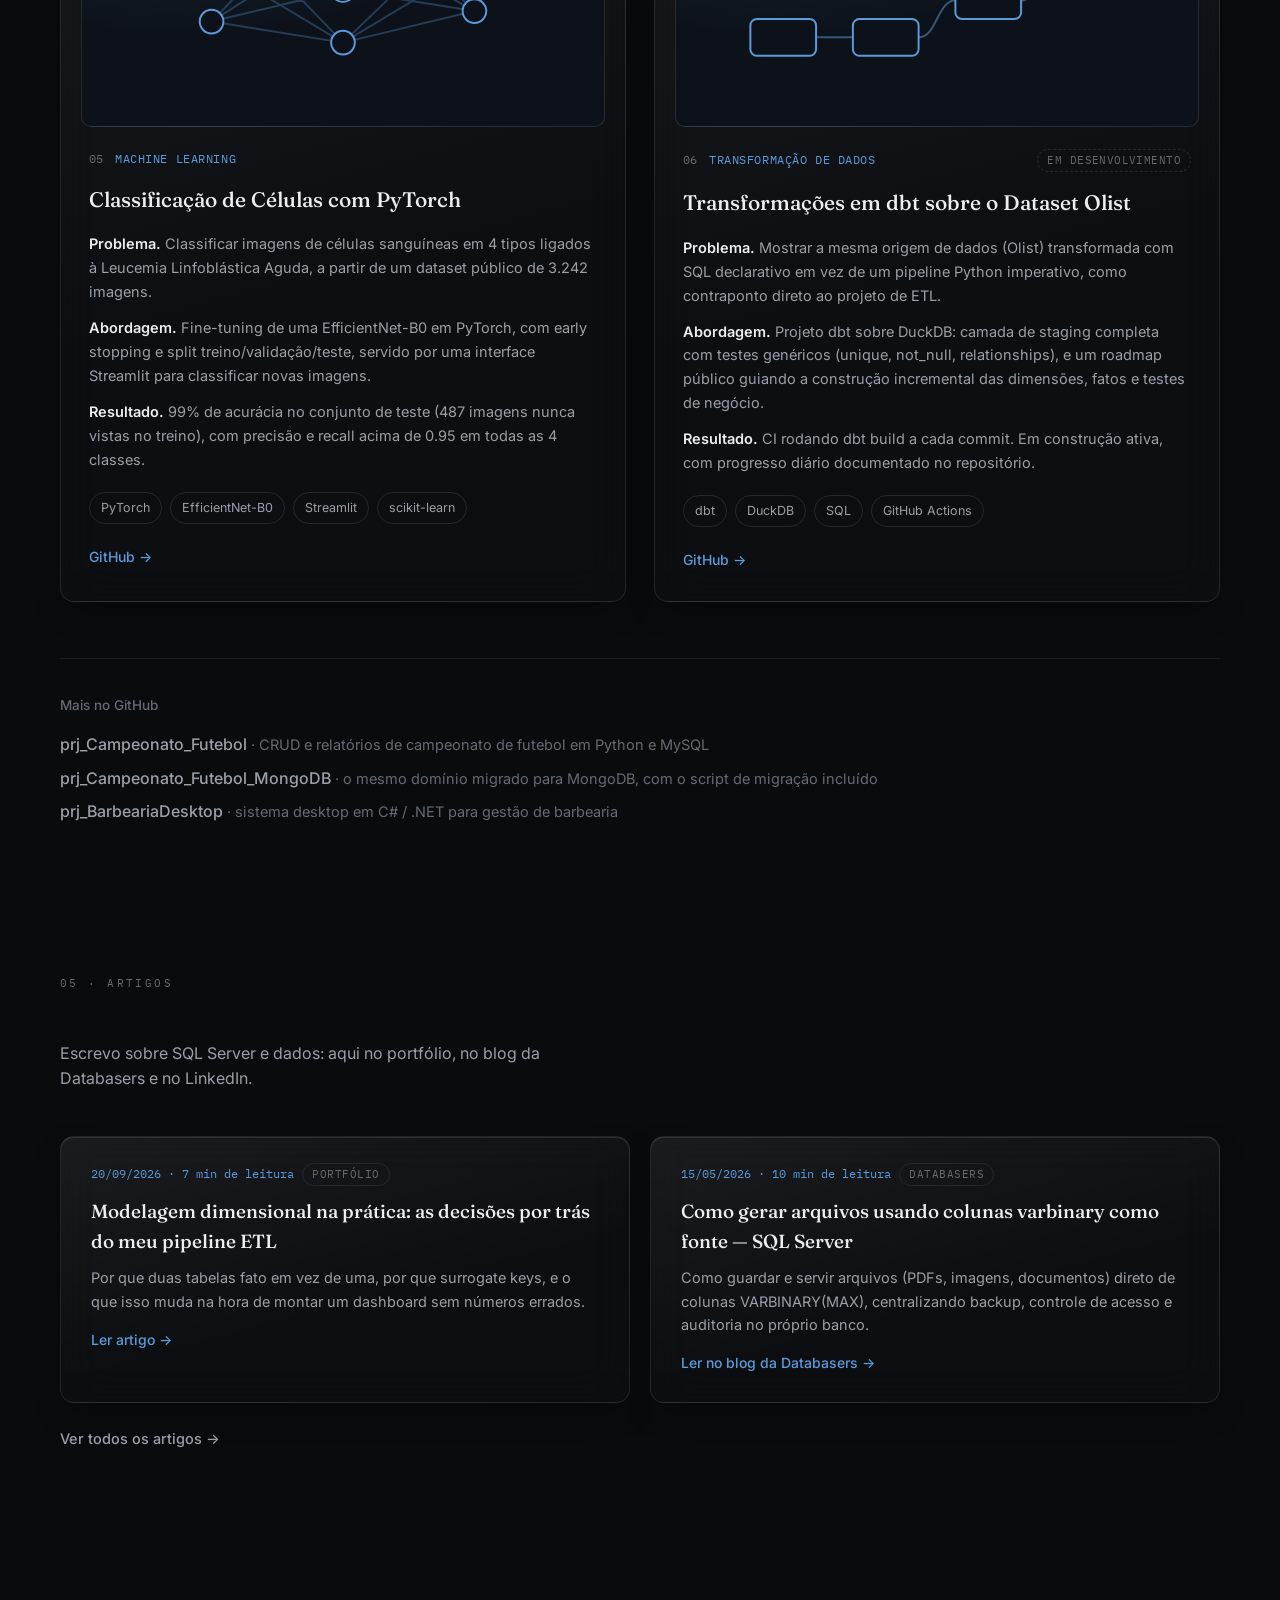
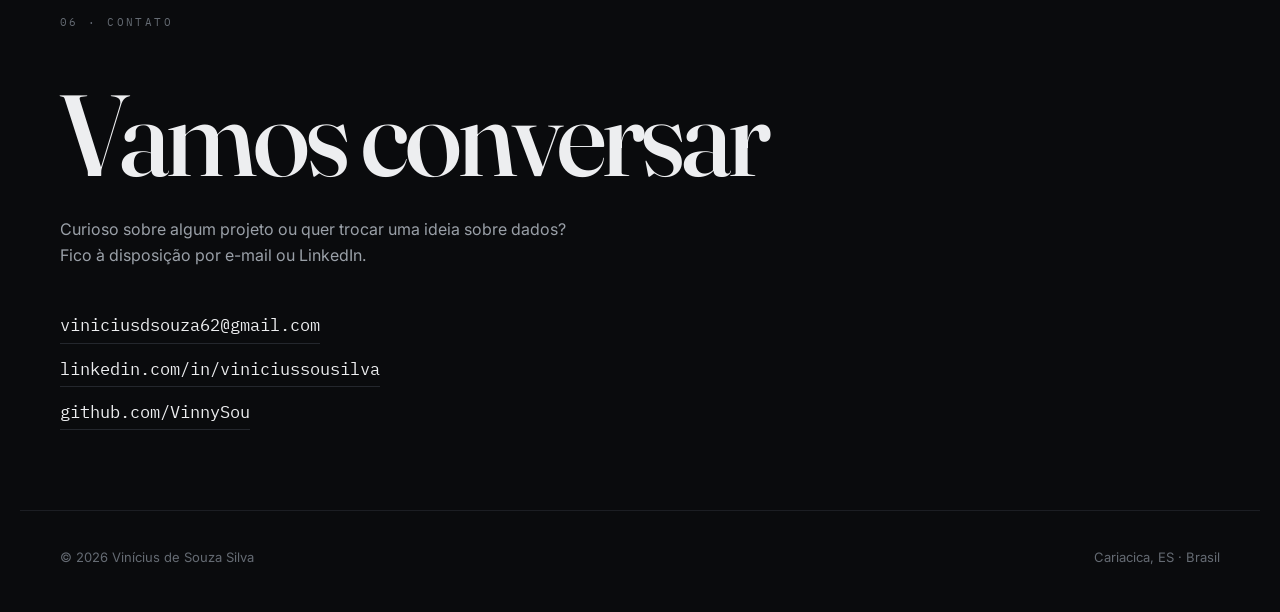
==== commit 91af189d: "Keep hero pinned until the ring completes a full turn" ====
--- a/index.html
+++ b/index.html
@@ -24,7 +24,7 @@
 <link href="https://fonts.googleapis.com/css2?family=Fraunces:opsz,wght@9..144,400;9..144,500;9..144,600&family=Inter:wght@400;500;600;700&family=IBM+Plex+Mono:wght@400;500&display=swap" rel="stylesheet">
 <script>try{var t=localStorage.getItem("vss-theme");if(t)document.documentElement.setAttribute("data-theme",t)}catch(e){}</script>
 <link rel="stylesheet" href="css/style.css?v=5">
-<link rel="stylesheet" href="css/home.css?v=7">
+<link rel="stylesheet" href="css/home.css?v=8">
 </head>
 <body>
 <div id="top"></div>
@@ -402,6 +402,6 @@
   </footer>
 </div>
 
-<script src="js/main.js?v=7"></script>
+<script src="js/main.js?v=8"></script>
 </body>
 </html>
--- a/css/home.css
+++ b/css/home.css
@@ -279,10 +279,11 @@
 }
 
 /* ---------- Cortina ---------- */
+:root { --spin: 260vh; }
 .curtain {
   position: relative;
   z-index: 2;
-  margin-top: 100vh;
+  margin-top: calc(100vh + var(--spin));
   background: var(--bg);
   border-radius: 32px 32px 0 0;
   box-shadow: 0 -28px 70px -24px rgba(0, 0, 0, 0.7), 0 -1px 0 var(--border-soft);
